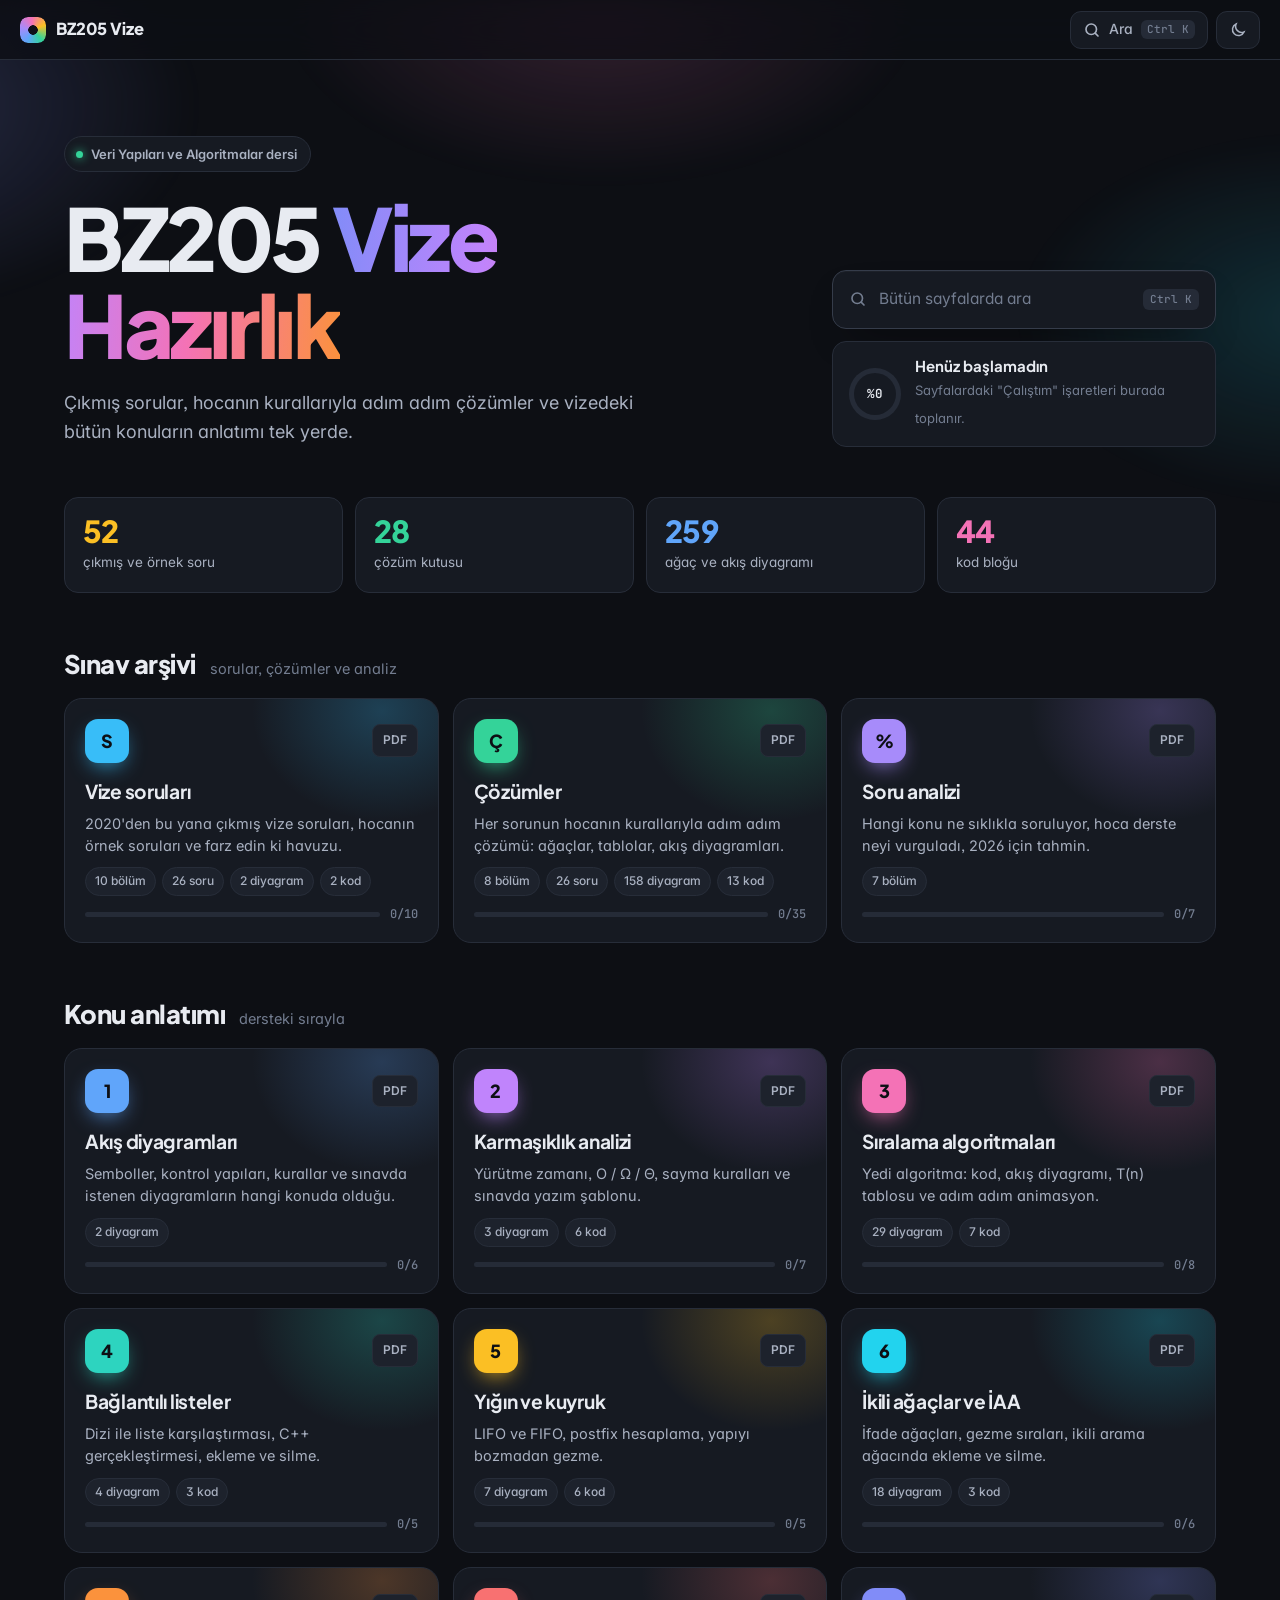
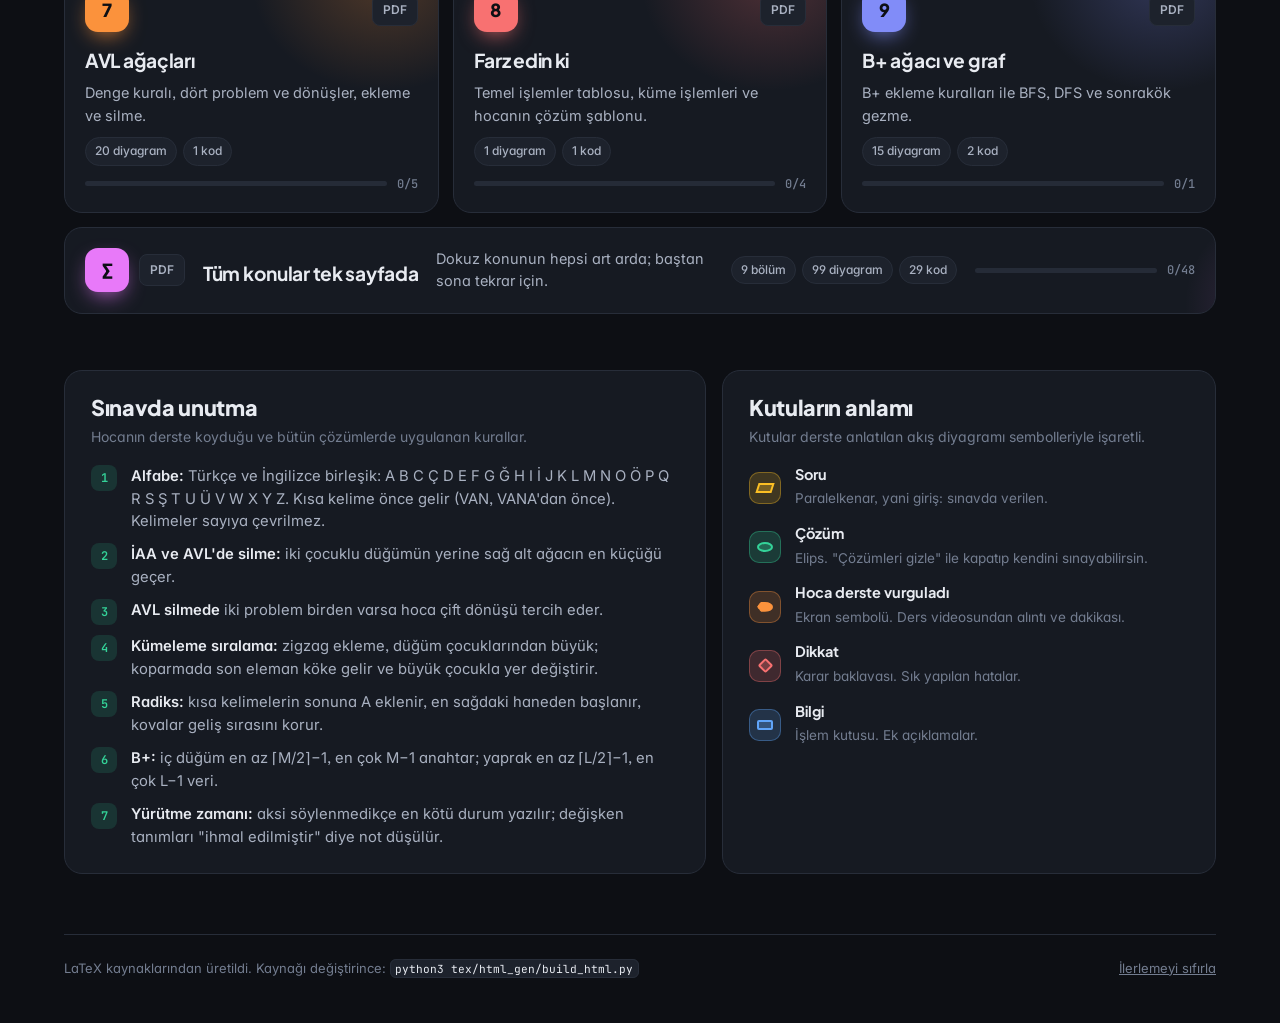
==== index.html @ 3588d188 "Vize çözümlerine soru metinleri eklendi Her çözümün başına ilgili sorunun metni (soru kutusu) eklend" ====
<!doctype html>
<html lang="tr">
<head>
<meta charset="utf-8">
<meta name="viewport" content="width=device-width, initial-scale=1">
<title>BZ205 Vize Hazırlık</title>
<script>var t='dark';try{t=localStorage.getItem('bz205:theme')||'dark';}catch(e){}document.documentElement.dataset.theme=t;</script>
<link rel="preconnect" href="https://fonts.googleapis.com"><link rel="preconnect" href="https://fonts.gstatic.com" crossorigin><link href="https://fonts.googleapis.com/css2?family=Inter:ital,opsz,wght@0,14..32,400;0,14..32,500;0,14..32,600;0,14..32,700;1,14..32,400&family=Plus+Jakarta+Sans:wght@600;700;800&family=JetBrains+Mono:wght@400;500;600&display=swap" rel="stylesheet">
<link rel="stylesheet" href="html/assets/style.css">
<style>
  .home-top { max-width: 1200px; margin: 0 auto; padding: 0 24px; }
  .hero { position: relative; isolation: isolate; padding: 76px 0 44px; display: grid; grid-template-columns: minmax(0, 1.3fr) minmax(300px, .7fr); gap: 40px 56px; align-items: end; }
  .hero::before {
    content: ""; position: absolute; z-index: -1; inset: -60px -30vw -40px; pointer-events: none;
    background:
      radial-gradient(520px 300px at 8% 20%, color-mix(in srgb, #818CF8 calc(var(--glow) * 110%), transparent), transparent 70%),
      radial-gradient(460px 260px at 48% 0%, color-mix(in srgb, #F472B6 calc(var(--glow) * 80%), transparent), transparent 70%),
      radial-gradient(420px 260px at 85% 60%, color-mix(in srgb, #22D3EE calc(var(--glow) * 70%), transparent), transparent 70%);
    filter: blur(10px);
  }
  .pill { display: inline-flex; align-items: center; gap: 8px; padding: 6px 13px 6px 11px; border-radius: 999px; font-size: 13px; font-weight: 600; color: var(--text-2); background: var(--surface); border: 1px solid var(--border); margin-bottom: 22px; }
  .pill i { width: 7px; height: 7px; border-radius: 50%; background: var(--green); box-shadow: 0 0 10px var(--green); }
  .hero h1 { margin: 0; font: 800 clamp(2.8rem, 7vw, 5.4rem)/1 var(--f-head); letter-spacing: -.04em; }
  .hero h1 .grad { background: linear-gradient(95deg, #818CF8 0%, #C084FC 35%, #F472B6 65%, #FB923C 100%); -webkit-background-clip: text; background-clip: text; color: transparent; }
  .hero .lead { margin: 22px 0 0; max-width: 36rem; font-size: 18px; line-height: 1.6; color: var(--text-2); }
  .hero-side { display: grid; gap: 12px; }
  .fake-search {
    display: flex; align-items: center; gap: 12px; width: 100%; padding: 15px 16px; cursor: text; text-align: left;
    border: 1px solid var(--border-2); border-radius: 14px; background: var(--surface); color: var(--text-3); font-size: 15.5px;
    box-shadow: var(--shadow); transition: border-color .15s, box-shadow .15s;
  }
  .fake-search:hover { border-color: #818CF8; box-shadow: 0 0 0 4px rgba(129,140,248,.15), var(--shadow); }
  .fake-search kbd { margin-left: auto; font: 500 11px/1 var(--f-mono); padding: 5px 7px; border-radius: 6px; background: var(--surface-3); }
  .resume { display: grid; grid-template-columns: 1fr auto; gap: 2px 14px; align-items: center; padding: 14px 16px; border-radius: 14px; border: 1px solid var(--border); background: var(--surface); text-decoration: none; color: var(--text); transition: border-color .15s; }
  .resume small { color: var(--text-3); font-size: 12.5px; font-weight: 500; grid-column: 1; }
  .resume b { font: 700 16px/1.3 var(--f-head); grid-column: 1; }
  .resume em { font-style: normal; color: var(--text-2); font-size: 13.5px; grid-column: 1; }
  .resume .go { grid-column: 2; grid-row: 1 / span 3; width: 38px; height: 38px; border-radius: 11px; display: grid; place-items: center; background: color-mix(in srgb, var(--accent) 20%, transparent); color: var(--accent); font-size: 18px; }
  .resume:hover { border-color: var(--accent); }
  .overall { display: grid; grid-template-columns: auto 1fr; gap: 14px; align-items: center; padding: 14px 16px; border-radius: 14px; border: 1px solid var(--border); background: var(--surface); }
  .ring { --p: 0; width: 52px; height: 52px; border-radius: 50%; display: grid; place-items: center; background: conic-gradient(var(--green) calc(var(--p) * 1%), var(--surface-3) 0); }
  .ring span { width: 42px; height: 42px; border-radius: 50%; background: var(--surface); display: grid; place-items: center; font: 600 12.5px var(--f-mono); }
  .overall b { display: block; font: 700 15px/1.3 var(--f-head); }
  .overall small { color: var(--text-3); font-size: 13px; }

  .stats { display: grid; grid-template-columns: repeat(4, 1fr); gap: 12px; margin: 6px 0 56px; }
  .stat { padding: 16px 18px; border-radius: 14px; background: var(--surface); border: 1px solid var(--border); }
  .stat b { display: block; font: 800 1.9rem/1.1 var(--f-head); letter-spacing: -.02em; color: var(--sc); }
  .stat span { font-size: 13.5px; color: var(--text-2); }

  .sec-h { display: flex; align-items: baseline; gap: 14px; margin: 0 0 16px; }
  .sec-h h2 { margin: 0; font: 800 1.6rem/1.2 var(--f-head); letter-spacing: -.02em; }
  .sec-h p { margin: 0; color: var(--text-3); font-size: 14.5px; }
  .grid { display: grid; gap: 14px; margin-bottom: 56px; }
  .grid.sinav { grid-template-columns: repeat(3, 1fr); }
  .grid.konu { grid-template-columns: repeat(3, 1fr); }
  @media (max-width: 960px) { .grid.konu { grid-template-columns: repeat(2, 1fr); } }
  @media (max-width: 600px) { .grid.konu { grid-template-columns: 1fr; } }
  .card {
    --hue: #818CF8; position: relative; overflow: hidden; isolation: isolate;
    display: flex; flex-direction: column; gap: 10px; padding: 20px; border-radius: 18px; min-height: 210px;
    background: var(--surface); border: 1px solid var(--border); color: var(--text); text-decoration: none;
    transition: transform .2s ease, border-color .2s, box-shadow .2s;
  }
  .card::before {
    content: ""; position: absolute; z-index: -1; inset: -40% -20% auto auto; width: 260px; height: 220px;
    background: radial-gradient(closest-side, color-mix(in srgb, var(--hue) 34%, transparent), transparent); opacity: .7; transition: opacity .2s;
  }
  .card:hover { transform: translateY(-3px); border-color: color-mix(in srgb, var(--hue) 55%, var(--border)); box-shadow: 0 20px 40px -24px color-mix(in srgb, var(--hue) 70%, transparent); }
  .card:hover::before { opacity: 1; }
  .card-top { display: flex; align-items: center; justify-content: space-between; gap: 10px; }
  .badge {
    width: 44px; height: 44px; border-radius: 13px; display: grid; place-items: center; font: 800 18px/1 var(--f-head);
    color: #0D0F14; background: var(--hue); box-shadow: 0 8px 22px -8px var(--hue);
  }
  .card .pdf { position: relative; z-index: 2; font-size: 12px; font-weight: 600; padding: 5px 10px; border-radius: 8px; border: 1px solid var(--border); color: var(--text-2); text-decoration: none; background: var(--surface-2); }
  .card .pdf:hover { color: var(--text); border-color: var(--border-2); }
  .card h3 { margin: 6px 0 0; font: 700 1.2rem/1.25 var(--f-head); letter-spacing: -.015em; }
  .card h3 a { color: inherit; text-decoration: none; }
  .card h3 a::after { content: ""; position: absolute; inset: 0; z-index: 1; }
  .card p { margin: 0; color: var(--text-2); font-size: 14.5px; line-height: 1.55; flex: 1; }
  .meta { display: flex; flex-wrap: wrap; gap: 6px; }
  .meta span { font-size: 12px; font-weight: 500; padding: 3px 9px; border-radius: 999px; background: var(--surface-2); color: var(--text-2); border: 1px solid var(--border); }
  .prog { display: flex; align-items: center; gap: 10px; font: 500 12px var(--f-mono); color: var(--text-3); }
  .prog i { flex: 1; height: 5px; border-radius: 5px; background: var(--surface-3); overflow: hidden; }
  .prog i b { display: block; height: 100%; width: calc(var(--p) * 1%); background: var(--hue); border-radius: inherit; }
  .grid.sinav .card { min-height: 240px; }
  .card.wide { grid-column: 1 / -1; min-height: 0; flex-direction: row; align-items: center; gap: 18px; }
  .card.wide p { flex: 1; }
  .card.wide .prog { width: 220px; }

  .lower { display: grid; grid-template-columns: 1.3fr 1fr; gap: 16px; margin: 0 0 60px; }
  .panel { padding: 24px 26px; border: 1px solid var(--border); border-radius: 18px; background: var(--surface); }
  .panel h2 { margin: 0 0 4px; font: 800 1.35rem/1.2 var(--f-head); letter-spacing: -.015em; }
  .panel > p { margin: 0 0 16px; color: var(--text-3); font-size: 14px; }
  .rules { margin: 0; padding: 0; list-style: none; counter-reset: r; display: grid; gap: 10px; font-size: 14.8px; line-height: 1.55; color: var(--text-2); }
  .rules li { counter-increment: r; display: grid; grid-template-columns: 28px 1fr; gap: 12px; }
  .rules li::before { content: counter(r); width: 26px; height: 26px; border-radius: 8px; display: grid; place-items: center; font: 600 12px var(--f-mono); color: var(--green); background: color-mix(in srgb, var(--green) 14%, transparent); }
  .rules b { color: var(--text); font-weight: 600; }
  .legend-list { list-style: none; margin: 0; padding: 0; display: grid; gap: 12px; }
  .legend-list li { display: grid; grid-template-columns: 32px 1fr; gap: 14px; align-items: center; }
  .legend-list b { display: block; font: 700 14.5px/1.3 var(--f-head); }
  .legend-list span { color: var(--text-3); font-size: 13.5px; }
  .foot { display: flex; flex-wrap: wrap; justify-content: space-between; gap: 10px; padding: 22px 0 44px; border-top: 1px solid var(--border); color: var(--text-3); font-size: 13px; }
  .foot button { background: none; border: 0; padding: 0; color: var(--text-3); text-decoration: underline; cursor: pointer; font-size: 13px; }
  .foot button:hover { color: var(--red); }

  @media (max-width: 960px) {
    .hero { grid-template-columns: 1fr; padding-top: 48px; }
    .stats { grid-template-columns: repeat(2, 1fr); }
    .grid.sinav { grid-template-columns: 1fr; }
    .lower { grid-template-columns: 1fr; }
    .card.wide { flex-direction: column; align-items: stretch; }
    .card.wide .prog { width: auto; }
  }
  @media (max-width: 560px) {
    .home-top { padding: 0 16px; }
    .grid.sinav .card, .card { min-height: 0; }
  }
</style>
</head>
<body class="home" data-base="html/" style="--accent:#818CF8">
<header class="topbar">
  <a class="brand" href="index.html"><span class="brand-dot"></span>BZ205 Vize</a>
  <div class="tb-actions">
    <button class="tb-btn sbtn" id="searchBtn" type="button"><span class="ic ic-search"></span><span class="lbl">Ara</span><kbd>Ctrl K</kbd></button>
    <button class="tb-btn" id="themeBtn" type="button" aria-label="Tema değiştir"><span class="ic ic-theme"></span></button>
  </div>
</header>

<div class="home-top">
  <section class="hero">
    <div>
      <span class="pill"><i></i>Veri Yapıları ve Algoritmalar dersi</span>
      <h1>BZ205 <span class="grad">Vize Hazırlık</span></h1>
      <p class="lead">Çıkmış sorular, hocanın kurallarıyla adım adım çözümler ve vizedeki bütün konuların anlatımı tek yerde.</p>
    </div>
    <div class="hero-side">
      <button class="fake-search" type="button" id="heroSearch"><span class="ic ic-search"></span>Bütün sayfalarda ara<kbd>Ctrl K</kbd></button>
      <a class="resume" id="resume" hidden href="#"><small>Kaldığın yerden devam et</small><b></b><em></em><span class="go">›</span></a>
      <div class="overall"><span class="ring" id="ovRing"><span id="ovPct">%0</span></span><div><b id="ovTxt">Henüz başlamadın</b><small>Sayfalardaki "Çalıştım" işaretleri burada toplanır.</small></div></div>
    </div>
  </section>

  <section class="stats" id="stats"></section>

  <div class="sec-h"><h2>Sınav arşivi</h2><p>sorular, çözümler ve analiz</p></div>
  <section class="grid sinav" id="gSinav"></section>

  <div class="sec-h"><h2>Konu anlatımı</h2><p>dersteki sırayla</p></div>
  <section class="grid konu" id="gKonu"></section>

  <section class="lower">
    <div class="panel">
      <h2>Sınavda unutma</h2>
      <p>Hocanın derste koyduğu ve bütün çözümlerde uygulanan kurallar.</p>
      <ol class="rules">
        <li><span><b>Alfabe:</b> Türkçe ve İngilizce birleşik: A B C Ç D E F G Ğ H I İ J K L M N O Ö P Q R S Ş T U Ü V W X Y Z. Kısa kelime önce gelir (VAN, VANA'dan önce). Kelimeler sayıya çevrilmez.</span></li>
        <li><span><b>İAA ve AVL'de silme:</b> iki çocuklu düğümün yerine sağ alt ağacın en küçüğü geçer.</span></li>
        <li><span><b>AVL silmede</b> iki problem birden varsa hoca çift dönüşü tercih eder.</span></li>
        <li><span><b>Kümeleme sıralama:</b> zigzag ekleme, düğüm çocuklarından büyük; koparmada son eleman köke gelir ve büyük çocukla yer değiştirir.</span></li>
        <li><span><b>Radiks:</b> kısa kelimelerin sonuna A eklenir, en sağdaki haneden başlanır, kovalar geliş sırasını korur.</span></li>
        <li><span><b>B+:</b> iç düğüm en az ⌈M/2⌉−1, en çok M−1 anahtar; yaprak en az ⌈L/2⌉−1, en çok L−1 veri.</span></li>
        <li><span><b>Yürütme zamanı:</b> aksi söylenmedikçe en kötü durum yazılır; değişken tanımları "ihmal edilmiştir" diye not düşülür.</span></li>
      </ol>
    </div>
    <div class="panel">
      <h2>Kutuların anlamı</h2>
      <p>Kutular derste anlatılan akış diyagramı sembolleriyle işaretli.</p>
      <ul class="legend-list">
        <li style="--c: var(--amber)"><i class="shape s-giris"></i><div><b>Soru</b><span>Paralelkenar, yani giriş: sınavda verilen.</span></div></li>
        <li style="--c: var(--green)"><i class="shape s-basla"></i><div><b>Çözüm</b><span>Elips. "Çözümleri gizle" ile kapatıp kendini sınayabilirsin.</span></div></li>
        <li style="--c: var(--orange)"><i class="shape s-ekran"></i><div><b>Hoca derste vurguladı</b><span>Ekran sembolü. Ders videosundan alıntı ve dakikası.</span></div></li>
        <li style="--c: var(--red)"><i class="shape s-karar"></i><div><b>Dikkat</b><span>Karar baklavası. Sık yapılan hatalar.</span></div></li>
        <li style="--c: var(--blue)"><i class="shape s-islem"></i><div><b>Bilgi</b><span>İşlem kutusu. Ek açıklamalar.</span></div></li>
      </ul>
    </div>
  </section>

  <footer class="foot">
    <span>LaTeX kaynaklarından üretildi. Kaynağı değiştirince: <code class="tt">python3 tex/html_gen/build_html.py</code></span>
    <button type="button" id="resetBtn">İlerlemeyi sıfırla</button>
  </footer>
</div>

<div class="search" id="search" hidden>
  <div class="search-panel" role="dialog" aria-label="Arama">
    <input type="search" id="searchIn" placeholder="Konu, algoritma ya da kelime ara (ör. pivot, AVL silme)" autocomplete="off">
    <ol id="searchOut"></ol>
    <p class="search-hint">Yukarı/aşağı ok ile seç, Enter ile git, Esc ile kapat.</p>
  </div>
</div>

<script src="html/assets/search-index.js"></script>
<script src="html/assets/app.js"></script>
<script>
(function () {
  var PAGES = [{"out": "vize-sorulari", "label": "Vize soruları", "hue": "#38BDF8", "desc": "2020'den bu yana çıkmış vize soruları, hocanın örnek soruları ve farz edin ki havuzu.", "group": "sinav", "no": "", "h2": 10, "gfx": 2, "soru": 26, "cevap": 0, "code": 2, "units": ["sinavlardaki-ortak-format-kelime-dizisi-olusturma", "2020-2021-guz-donemi-vize-sinavi-pdf-resmi", "2021-yaz-okulu-vize-sinavi-pdf-resmi-cozumlu-ogrenci-pdf-i", "2024-2025-guz-donemi-vize-sinavi-fotograf-ogrenci-aktarimiyl", "2024-2025-mazeret-telafi-sinavi-fotograf-tahmini", "2025-2026-guz-donemi-vize-sinavi-16-kasim-2025-ogrenci-aktar", "yili-bilinmeyen-vize-sorulari-ogrenci-aktarimi-sinavlar-md", "hocanin-paylastigi-ornek-sinav-sorulari-pdf-resmi", "farz-edin-ki-soru-havuzu-vize-final-but-derste-cozulenler", "ek-final-ve-butunleme-sinavlarinda-sorulanlar-karsilastirma-"]}, {"out": "vize-cozumleri", "label": "Çözümler", "hue": "#34D399", "desc": "Her sorunun hocanın kurallarıyla adım adım çözümü: ağaçlar, tablolar, akış diyagramları.", "group": "sinav", "no": "", "h2": 8, "gfx": 158, "soru": 26, "cevap": 28, "code": 13, "units": ["soru-1a-kumeleme-siralama-heapsort", "soru-1b-hizli-siralama-pivot-en-sondaki-kelime", "soru-2-avl-agaci", "soru-3-b-agaci", "soru-4-farz-edin-ki-baglantili-liste-b", "soru-1a-kumeleme-siralama-heapsort-2", "soru-1b-kumeleme-siralamanin-akis-diyagrami", "soru-1c-yurutme-zamani-ve-zaman-karmasikligi", "soru-1a-kabarcik-siralama", "soru-1b-radiks-siralama", "soru-2-ikili-arama-agaci", "soru-3-ifade-agaci-ve-yigin", "soru-4-farz-edin-ki-kuyruk-yigin-iaa", "soru-1-genislik-oncelikli-arama-ve-sonrakok-sal-dan-alfabeti", "soru-2a-hizli-siralamanin-akis-diyagrami", "soru-2b-yurutme-zamani-ve-zaman-karmasikligi", "soru-2c-hizli-siralama-pivot-en-bastaki-kelime", "soru-3-b-agaci-ic-dugum-anahtar-sayisi-3-yaprak-maks-3-elema", "soru-4-farz-edin-ki-avl-yigin-baglantili-liste-sadece-bir-de", "soru-1-fonk2-ve-fonk3", "soru-2-torq-dan-bfs-ve-sonrakok", "soru-1-hizli-siralama", "soru-2-ikili-arama-agacinda-silme", "soru-3-farz-edin-ki-liste-kuyruk-avl-birden-fazla-ders-alanl", "soru-4-avl-agaci", "soru-1-hizli-siralama-ornek-kelimeler-pivot-en-sondaki", "soru-2-avl-olusturma-iki-kok-silme-oncekok", "soru-3-baglantili-listeye-ekleme-insertnode", "soru-4-farz-edin-ki-yigin-kuyruk-avl-uc-dersi-de-alanlar", "ornek-1-sekil-1-avl-8-ekle-2-ekle-9-sil", "ornek-2-sekil-2-avl-4-sil-kok-sil", "ornek-3-graf-dfs-ve-bfs-a-dan-alfabetik-onde-oncelikli", "ornek-4-avl-sayilar", "ornek-5-postfix", "ornek-6-farz-edin-ki-liste-kuyruk-her-iki-dersi-alanlar"]}, {"out": "soru-analizi", "label": "Soru analizi", "hue": "#A78BFA", "desc": "Hangi konu ne sıklıkla soruluyor, hoca derste neyi vurguladı, 2026 için tahmin.", "group": "sinav", "no": "", "h2": 7, "gfx": 0, "soru": 0, "cevap": 0, "code": 0, "units": ["incelenen-kaynaklar", "sinav-konu-matrisi-vize-ve-vize-formatindaki-sinavlar", "konularin-vizelerde-sorulma-orani", "farz-edin-ki-sorulari-ayrintili-analiz", "hocanin-ders-videolarinda-vurguladigi-noktalar-zaman-damgali", "sinav-kosullari-ve-taktikler", "2026-guz-vizesi-icin-tahmin"]}, {"out": "konu-01-akis", "label": "Akış diyagramları", "hue": "#60A5FA", "desc": "Semboller, kontrol yapıları, kurallar ve sınavda istenen diyagramların hangi konuda olduğu.", "group": "konu", "no": "1", "h2": 1, "gfx": 2, "soru": 0, "cevap": 0, "code": 0, "units": ["algoritmanin-uc-gosterimi", "standart-semboller-derste-kullanilan", "kontrol-yapilari", "derste-cozulen-ornekler", "akis-diyagrami-cizerken-kurallar", "sinavda-istenen-akis-diyagramlari-ve-nerede-olduklari"]}, {"out": "konu-02-karmasiklik", "label": "Karmaşıklık analizi", "hue": "#C084FC", "desc": "Yürütme zamanı, O / Ω / Θ, sayma kuralları ve sınavda yazım şablonu.", "group": "konu", "no": "2", "h2": 1, "gfx": 3, "soru": 0, "cevap": 0, "code": 6, "units": ["tanim-ve-amac", "dort-terim", "asimptotik-notasyonlar", "bilinen-buyume-fonksiyonlari", "sayma-kurallari", "derste-cozulen-ornekler", "sinavda-yurutme-zamani-nasil-yazilir-sablon"]}, {"out": "konu-03-siralama", "label": "Sıralama algoritmaları", "hue": "#F472B6", "desc": "Yedi algoritma: kod, akış diyagramı, T(n) tablosu ve adım adım animasyon.", "group": "konu", "no": "3", "h2": 1, "gfx": 29, "soru": 0, "cevap": 0, "code": 7, "units": ["araya-sokma-siralama-insertion-sort", "secmeli-siralama-selection-sort", "kabarcik-siralama-bubble-sort", "birlesmeli-siralama-merge-sort", "kumeleme-siralama-heap-sort", "hizli-siralama-quick-sort", "radiks-siralama-radix-sort", "ozet-tablo"]}, {"out": "konu-04-liste", "label": "Bağlantılı listeler", "hue": "#2DD4BF", "desc": "Dizi ile liste karşılaştırması, C++ gerçekleştirmesi, ekleme ve silme.", "group": "konu", "no": "4", "h2": 1, "gfx": 4, "soru": 0, "cevap": 0, "code": 3, "units": ["veri-yapisi-ve-soyut-veri-tipi", "dizi-ile-baglantili-liste-karsilastirmasi", "liste-islemleri-slayt-ornegi-34-12-52-16-12", "baglantili-liste-gerceklestirmesi-c", "liste-cesitleri"]}, {"out": "konu-05-yigin-kuyruk", "label": "Yığın ve kuyruk", "hue": "#FBBF24", "desc": "LIFO ve FIFO, postfix hesaplama, yapıyı bozmadan gezme.", "group": "konu", "no": "5", "h2": 1, "gfx": 7, "soru": 0, "cevap": 0, "code": 6, "units": ["yigin-lifo-son-giren-ilk-cikar", "postfix-sonek-ifadenin-yiginla-hesaplanmasi", "kuyruk-fifo-ilk-giren-ilk-cikar", "farz-edin-ki-sorularinda-yigin-ve-kuyrugu-bozmadan-gezmek", "zaman-ve-alan-karmasikligi"]}, {"out": "konu-06-agac", "label": "İkili ağaçlar ve İAA", "hue": "#22D3EE", "desc": "İfade ağaçları, gezme sıraları, ikili arama ağacında ekleme ve silme.", "group": "konu", "no": "6", "h2": 1, "gfx": 18, "soru": 0, "cevap": 0, "code": 3, "units": ["neden-agac", "ifade-agaclari", "agac-gezme-traversal", "ikili-arama-agaci-iaa", "iaa-kodlari", "zaman-ve-alan-karmasikligi"]}, {"out": "konu-07-avl", "label": "AVL ağaçları", "hue": "#FB923C", "desc": "Denge kuralı, dört problem ve dönüşler, ekleme ve silme.", "group": "konu", "no": "7", "h2": 1, "gfx": 20, "soru": 0, "cevap": 0, "code": 1, "units": ["neden-avl", "denge-kurali", "dort-problem-ve-cozumleri", "ekleme", "silme"]}, {"out": "konu-08-farz", "label": "Farz edin ki", "hue": "#F87171", "desc": "Temel işlemler tablosu, küme işlemleri ve hocanın çözüm şablonu.", "group": "konu", "no": "8", "h2": 1, "gfx": 1, "soru": 0, "cevap": 0, "code": 1, "units": ["temel-islemler-tablosu", "kume-islemleri", "sablon-hocanin-tahtadaki-cozumune-gore", "cevap-kagidinda-olmasi-gerekenler"]}, {"out": "konu-09-bplus-graf", "label": "B+ ağacı ve graf", "hue": "#818CF8", "desc": "B+ ekleme kuralları ile BFS, DFS ve sonrakök gezme.", "group": "konu", "no": "9", "h2": 1, "gfx": 15, "soru": 0, "cevap": 0, "code": 2, "units": ["ek-b-agaclari-ve-graf-arama-bazi-yillarda-vizeye-girdi"]}, {"out": "konu-tumu", "label": "Tüm konular tek sayfada", "hue": "#E879F9", "desc": "Dokuz konunun hepsi art arda; baştan sona tekrar için.", "group": "konu", "no": "∑", "h2": 9, "gfx": 99, "soru": 0, "cevap": 0, "code": 29, "units": ["algoritmanin-uc-gosterimi", "standart-semboller-derste-kullanilan", "kontrol-yapilari", "derste-cozulen-ornekler", "akis-diyagrami-cizerken-kurallar", "sinavda-istenen-akis-diyagramlari-ve-nerede-olduklari", "tanim-ve-amac", "dort-terim", "asimptotik-notasyonlar", "bilinen-buyume-fonksiyonlari", "sayma-kurallari", "derste-cozulen-ornekler-2", "sinavda-yurutme-zamani-nasil-yazilir-sablon", "araya-sokma-siralama-insertion-sort", "secmeli-siralama-selection-sort", "kabarcik-siralama-bubble-sort", "birlesmeli-siralama-merge-sort", "kumeleme-siralama-heap-sort", "hizli-siralama-quick-sort", "radiks-siralama-radix-sort", "ozet-tablo", "veri-yapisi-ve-soyut-veri-tipi", "dizi-ile-baglantili-liste-karsilastirmasi", "liste-islemleri-slayt-ornegi-34-12-52-16-12", "baglantili-liste-gerceklestirmesi-c", "liste-cesitleri", "yigin-lifo-son-giren-ilk-cikar", "postfix-sonek-ifadenin-yiginla-hesaplanmasi", "kuyruk-fifo-ilk-giren-ilk-cikar", "farz-edin-ki-sorularinda-yigin-ve-kuyrugu-bozmadan-gezmek", "zaman-ve-alan-karmasikligi", "neden-agac", "ifade-agaclari", "agac-gezme-traversal", "ikili-arama-agaci-iaa", "iaa-kodlari", "zaman-ve-alan-karmasikligi-2", "neden-avl", "denge-kurali", "dort-problem-ve-cozumleri", "ekleme", "silme", "temel-islemler-tablosu", "kume-islemleri", "sablon-hocanin-tahtadaki-cozumune-gore", "cevap-kagidinda-olmasi-gerekenler", "b-agaci", "graflar-bfs-dfs-ve-sonrakok"]}];
  var S = window.BZStore;
  var PDF = {
    'vize-sorulari': '01_Vize_Sorulari', 'vize-cozumleri': '02_Vize_Cozumleri', 'soru-analizi': '03_Soru_Analizi', 'konu-tumu': '04_Konu_Anlatimi_Tum',
    'konu-01-akis': 'Konu_01_akis', 'konu-02-karmasiklik': 'Konu_02_karmasiklik', 'konu-03-siralama': 'Konu_03_siralama', 'konu-04-liste': 'Konu_04_liste',
    'konu-05-yigin-kuyruk': 'Konu_05_yigin_kuyruk', 'konu-06-agac': 'Konu_06_agac', 'konu-07-avl': 'Konu_07_avl', 'konu-08-farz': 'Konu_08_farz', 'konu-09-bplus-graf': 'Konu_09_ek_bplus_graf'
  };
  var MARK = { 'vize-sorulari': 'S', 'vize-cozumleri': 'Ç', 'soru-analizi': '%' };
  function esc(s) { return String(s).replace(/[&<>"]/g, function (c) { return { '&': '&amp;', '<': '&lt;', '>': '&gt;', '"': '&quot;' }[c]; }); }
  function doneCount(p) {
    var n = 0;
    p.units.forEach(function (id) { if (S.get('done:' + (p.group === 'konu' ? 'konu' : p.out) + ':' + id, false)) n++; });
    return n;
  }
  var total = 0, totalDone = 0, sums = { soru: 0, gfx: 0, cevap: 0, code: 0 };
  function card(p) {
    var d = doneCount(p), pct = p.units.length ? Math.round(d / p.units.length * 100) : 0;
    if (p.out !== 'konu-tumu') { total += p.units.length; totalDone += d; ['soru', 'gfx', 'cevap', 'code'].forEach(function (k) { sums[k] += p[k] || 0; }); }
    var meta = [];
    if (p.h2 > 1) meta.push(p.h2 + ' bölüm');
    if (p.soru) meta.push(p.soru + ' soru');
    if (p.gfx) meta.push(p.gfx + ' diyagram');
    if (p.code) meta.push(p.code + ' kod');
    var mark = p.group === 'sinav' ? MARK[p.out] : p.no;
    var wide = p.out === 'konu-tumu' ? ' wide' : '';
    return '<article class="card' + wide + '" style="--hue:' + p.hue + ';--p:' + pct + '">' +
      '<div class="card-top"><span class="badge">' + esc(mark) + '</span><a class="pdf" href="pdf/' + PDF[p.out] + '.pdf" title="Aynı içeriğin PDF hâli">PDF</a></div>' +
      '<h3><a href="html/' + p.out + '.html">' + esc(p.label) + '</a></h3><p>' + esc(p.desc) + '</p>' +
      '<div class="meta">' + meta.map(function (m) { return '<span>' + m + '</span>'; }).join('') + '</div>' +
      '<div class="prog"><i><b></b></i>' + d + '/' + p.units.length + '</div></article>';
  }
  document.getElementById('gSinav').innerHTML = PAGES.filter(function (p) { return p.group === 'sinav'; }).map(card).join('');
  document.getElementById('gKonu').innerHTML = PAGES.filter(function (p) { return p.group === 'konu'; }).map(card).join('');

  var st = [
    [sums.soru, 'çıkmış ve örnek soru', '#FBBF24'], [sums.cevap, 'çözüm kutusu', '#34D399'],
    [sums.gfx, 'ağaç ve akış diyagramı', '#60A5FA'], [sums.code, 'kod bloğu', '#F472B6']
  ];
  document.getElementById('stats').innerHTML = st.map(function (s) {
    return '<div class="stat" style="--sc:' + s[2] + '"><b>' + s[0] + '</b><span>' + s[1] + '</span></div>';
  }).join('');

  var pctAll = total ? Math.round(totalDone / total * 100) : 0;
  document.getElementById('ovRing').style.setProperty('--p', pctAll);
  document.getElementById('ovPct').textContent = '%' + pctAll;
  if (totalDone) document.getElementById('ovTxt').textContent = totalDone + ' / ' + total + ' başlık çalışıldı';

  var last = S.get('last', null);
  if (last && last.p) {
    var r = document.getElementById('resume');
    var lp = PAGES.filter(function (p) { return p.out === last.p; })[0];
    if (lp) r.style.setProperty('--accent', lp.hue);
    r.href = 'html/' + last.p + '.html' + (last.id ? '#' + last.id : '');
    r.querySelector('b').textContent = last.l;
    r.querySelector('em').textContent = (last.t ? last.t + ', ' : '') + 'sayfanın %' + (last.pct || 0) + '\'i okundu';
    r.hidden = false;
  }
  document.getElementById('heroSearch').addEventListener('click', function () { window.BZOpenSearch(); });
  document.getElementById('resetBtn').addEventListener('click', function () {
    if (!confirm('Bütün "çalıştım" işaretleri ve kaldığın yer silinsin mi?')) return;
    try { Object.keys(localStorage).forEach(function (k) { if (/^bz205:(done|last|quiz)/.test(k)) localStorage.removeItem(k); }); } catch (e) {}
    location.reload();
  });
})();
</script>
</body>
</html>
---- html/assets/style.css ----
/* BZ205 Vize Hazırlık: varsayılan karanlık tema, her sayfa kendi vurgu rengini (--accent) taşır.
   Kutu renkleri hocanın akış sembollerinden: soru = giriş (sarı), çözüm = başla (yeşil),
   hoca = ekran (turuncu), dikkat = karar (kırmızı), bilgi = işlem (mavi). */
:root, :root[data-theme="dark"] {
  --bg: #0D0F14;
  --bg-2: #11141B;
  --surface: #161A22;
  --surface-2: #1D222C;
  --surface-3: #252B37;
  --border: #272D39;
  --border-2: #353C4A;
  --text: #E8EBF1;
  --text-2: #A9B1C1;
  --text-3: #737D90;
  --green: #34D399;
  --red: #F87171;
  --amber: #FBBF24;
  --blue: #60A5FA;
  --orange: #FB923C;
  --violet: #A78BFA;
  --pink: #F472B6;
  --tint: 14%;
  --k-ana: #8AB4FF; --k-vurgu: #FF8A80; --k-yesil: #6EE7A8; --k-turuncu: #FDBA74; --k-gri: #A9B1C1;
  --code-bg: #0F1218;
  --shadow: 0 1px 0 rgba(255,255,255,.03) inset, 0 18px 40px -22px rgba(0,0,0,.8);
  --glow: .22;
  --gfx-filter: invert(.9) hue-rotate(180deg) saturate(1.5) brightness(1.08);
  --gfx-bg: #12161D;
  color-scheme: dark;
}
:root[data-theme="light"] {
  --bg: #F6F7FA;
  --bg-2: #EEF0F5;
  --surface: #FFFFFF;
  --surface-2: #F3F5F9;
  --surface-3: #E8EBF2;
  --border: #E2E6EE;
  --border-2: #CDD3DF;
  --text: #121620;
  --text-2: #4B5468;
  --text-3: #7C8598;
  --green: #059669;
  --red: #DC2626;
  --amber: #D97706;
  --blue: #2563EB;
  --orange: #EA580C;
  --violet: #7C3AED;
  --pink: #DB2777;
  --tint: 10%;
  --k-ana: #1D4ED8; --k-vurgu: #C81E1E; --k-yesil: #15803D; --k-turuncu: #C2410C; --k-gri: #4B5468;
  --code-bg: #F7F8FB;
  --shadow: 0 1px 2px rgba(16,24,40,.04), 0 12px 30px -18px rgba(16,24,40,.22);
  --glow: .16;
  --gfx-filter: none;
  --gfx-bg: #FFFFFF;
  color-scheme: light;
}
:root {
  --accent: #818CF8;
  --accent-text: color-mix(in srgb, var(--accent) 82%, var(--text));
  --f-head: "Plus Jakarta Sans", "Inter", system-ui, sans-serif;
  --f-body: "Inter", system-ui, -apple-system, "Segoe UI", sans-serif;
  --f-ui: var(--f-body);
  --f-mono: "JetBrains Mono", ui-monospace, "Cascadia Code", monospace;
  --topbar: 60px;
  --r: 14px;
}
:root[data-theme="light"] body { --accent-text: color-mix(in srgb, var(--accent) 62%, #000); }
body { --accent-text: color-mix(in srgb, var(--accent) 82%, var(--text)); }

*, *::before, *::after { box-sizing: border-box; }
html { scroll-padding-top: calc(var(--topbar) + 24px); -webkit-text-size-adjust: 100%; }
body {
  margin: 0; background: var(--bg); color: var(--text);
  font: 400 16.5px/1.72 var(--f-body);
  font-feature-settings: "cv11", "ss01", "ss03";
  -webkit-font-smoothing: antialiased; -moz-osx-font-smoothing: grayscale;
}
a { color: var(--accent-text); text-underline-offset: 3px; }
::selection { background: color-mix(in srgb, var(--accent) 35%, transparent); }
:focus-visible { outline: 2px solid var(--accent); outline-offset: 2px; border-radius: 6px; }
button { font: inherit; color: inherit; }
[hidden] { display: none !important; }
* { scrollbar-width: thin; scrollbar-color: var(--surface-3) transparent; }
@media (prefers-reduced-motion: reduce) { *, *::before, *::after { animation: none !important; transition: none !important; scroll-behavior: auto !important; } }

/* ------------------------------------------------ üst çubuk */
.readbar { position: fixed; inset: 0 0 auto 0; height: 3px; z-index: 60; pointer-events: none; }
.readbar span { display: block; height: 100%; width: 0; background: linear-gradient(90deg, var(--accent), color-mix(in srgb, var(--accent) 40%, var(--pink))); box-shadow: 0 0 12px var(--accent); }
.topbar {
  position: sticky; top: 0; z-index: 50; height: var(--topbar);
  display: flex; align-items: center; gap: 14px; padding: 0 20px;
  background: color-mix(in srgb, var(--bg) 78%, transparent);
  backdrop-filter: blur(14px) saturate(1.5); -webkit-backdrop-filter: blur(14px) saturate(1.5);
  border-bottom: 1px solid var(--border);
}
.brand { display: inline-flex; align-items: center; gap: 10px; font: 800 16.5px/1 var(--f-head); color: var(--text); text-decoration: none; letter-spacing: -.01em; white-space: nowrap; }
.brand-dot {
  width: 26px; height: 26px; border-radius: 8px; flex: none;
  background: conic-gradient(from 210deg, #60A5FA, #A78BFA, #F472B6, #FBBF24, #34D399, #60A5FA);
  -webkit-mask: radial-gradient(circle at 50% 50%, transparent 4.5px, #000 5px); mask: radial-gradient(circle at 50% 50%, transparent 4.5px, #000 5px);
}
.crumb { color: var(--text-3); font-size: 14.5px; font-weight: 500; white-space: nowrap; overflow: hidden; text-overflow: ellipsis; min-width: 0; display: inline-flex; align-items: center; gap: 10px; }
.crumb::before { content: ""; width: 7px; height: 7px; border-radius: 50%; background: var(--accent); box-shadow: 0 0 10px var(--accent); flex: none; }
.tb-actions { margin-left: auto; display: flex; gap: 8px; align-items: center; }
.tb-btn {
  display: inline-flex; align-items: center; gap: 8px; height: 38px; padding: 0 12px;
  border: 1px solid var(--border); border-radius: 11px; background: var(--surface); cursor: pointer; font-size: 14px; font-weight: 500; color: var(--text-2);
  transition: border-color .15s, color .15s, background .15s;
}
.tb-btn:hover { border-color: var(--border-2); color: var(--text); background: var(--surface-2); }
.tb-btn kbd { font: 500 11px/1 var(--f-mono); padding: 4px 6px; border-radius: 6px; background: var(--surface-3); color: var(--text-3); }
.tb-btn[aria-pressed="true"] { background: color-mix(in srgb, var(--amber) var(--tint), var(--surface)); border-color: color-mix(in srgb, var(--amber) 55%, transparent); color: var(--text); }
.tb-btn.menu { display: none; }
.ic { width: 18px; height: 18px; display: inline-block; background: currentColor; -webkit-mask: var(--m) center/contain no-repeat; mask: var(--m) center/contain no-repeat; flex: none; }
.ic-search { --m: url("data:image/svg+xml,%3Csvg xmlns='http://www.w3.org/2000/svg' viewBox='0 0 24 24' fill='none' stroke='black' stroke-width='2.2' stroke-linecap='round'%3E%3Ccircle cx='11' cy='11' r='7'/%3E%3Cpath d='m20 20-3.5-3.5'/%3E%3C/svg%3E"); }
.ic-theme { --m: url("data:image/svg+xml,%3Csvg xmlns='http://www.w3.org/2000/svg' viewBox='0 0 24 24' fill='none' stroke='black' stroke-width='2' stroke-linecap='round'%3E%3Cpath d='M20 14.5A8 8 0 0 1 9.5 4a8 8 0 1 0 10.5 10.5z'/%3E%3C/svg%3E"); }
.ic-eye { --m: url("data:image/svg+xml,%3Csvg xmlns='http://www.w3.org/2000/svg' viewBox='0 0 24 24' fill='none' stroke='black' stroke-width='2' stroke-linejoin='round'%3E%3Cpath d='M2 12s3.6-7 10-7 10 7 10 7-3.6 7-10 7S2 12 2 12z'/%3E%3Ccircle cx='12' cy='12' r='3'/%3E%3C/svg%3E"); }
.ic-menu { --m: url("data:image/svg+xml,%3Csvg xmlns='http://www.w3.org/2000/svg' viewBox='0 0 24 24' fill='none' stroke='black' stroke-width='2.2' stroke-linecap='round'%3E%3Cpath d='M4 7h16M4 12h16M4 17h10'/%3E%3C/svg%3E"); }

/* ------------------------------------------------ yerleşim */
.layout { display: grid; grid-template-columns: 300px minmax(0, 1fr); max-width: 1360px; margin: 0 auto; }
.toc {
  position: sticky; top: var(--topbar); align-self: start; height: calc(100vh - var(--topbar));
  overflow: auto; padding: 28px 14px 40px 20px;
}
.toc-head { display: grid; gap: 8px; padding: 14px; margin-bottom: 14px; border-radius: var(--r); background: var(--surface); border: 1px solid var(--border); }
.toc-head > span:first-child { font: 700 14px/1.2 var(--f-head); color: var(--text); }
.toc-prog { font-size: 12.5px; color: var(--text-3); }
.toc-prog b { color: var(--green); font-weight: 600; }
.meter { display: block; height: 6px; border-radius: 6px; background: var(--surface-3); overflow: hidden; }
.meter i { display: block; height: 100%; width: 0; background: linear-gradient(90deg, var(--green), #6EE7B7); border-radius: inherit; transition: width .45s ease; }
.toc ol { list-style: none; margin: 0; padding: 0; }
.toc a { display: flex; gap: 10px; padding: 6px 10px; border-radius: 9px; text-decoration: none; color: var(--text-2); font-size: 14px; line-height: 1.4; transition: background .12s, color .12s; }
.toc a:hover { background: var(--surface); color: var(--text); }
.toc .tn { flex: none; min-width: 2em; font: 500 12px/1.75 var(--f-mono); color: var(--text-3); }
.toc .t2 > a { font-weight: 600; color: var(--text); margin-top: 4px; }
.toc-s { margin: 2px 0 6px 14px !important; border-left: 1px solid var(--border); padding-left: 6px !important; }
.toc .t3 a { font-size: 13.5px; }
.toc .t4 a { font-size: 12.8px; padding: 4px 10px 4px 22px; color: var(--text-3); }
.toc .t4 .tn:empty { display: none; }
.toc .t4 a:hover { color: var(--text); }
.toc a.active { background: color-mix(in srgb, var(--accent) var(--tint), transparent); color: var(--text); box-shadow: inset 2px 0 0 var(--accent); }
.toc a.active .tn { color: var(--accent-text); }
.toc a.done::after { content: "✓"; margin-left: auto; flex: none; font-size: 12px; font-weight: 700; color: var(--green); }

.content { padding: 0 clamp(18px, 4vw, 60px) 90px; min-width: 0; overflow-x: clip; }
.doc-hero { max-width: 52rem; padding: 64px 0 34px; margin-bottom: 10px; position: relative; isolation: isolate; }
.doc-hero::before {
  content: ""; position: absolute; z-index: -1; inset: -40px -40% 0 -30%; pointer-events: none;
  background:
    radial-gradient(420px 220px at 12% 30%, color-mix(in srgb, var(--accent) calc(var(--glow) * 100%), transparent), transparent 70%),
    radial-gradient(380px 200px at 62% 10%, color-mix(in srgb, var(--pink) calc(var(--glow) * 60%), transparent), transparent 70%);
  filter: blur(8px);
}
.kicker {
  display: inline-flex; align-items: center; gap: 8px; margin: 0 0 16px; padding: 5px 12px 5px 10px;
  font: 600 13px/1 var(--f-body); color: var(--accent-text); border-radius: 999px;
  background: color-mix(in srgb, var(--accent) var(--tint), transparent); border: 1px solid color-mix(in srgb, var(--accent) 35%, transparent);
}
.kicker::before { content: ""; width: 6px; height: 6px; border-radius: 50%; background: var(--accent); box-shadow: 0 0 8px var(--accent); }
.doc-hero h1 {
  margin: 0; font: 800 clamp(2.1rem, 4.8vw, 3.4rem)/1.1 var(--f-head); letter-spacing: -.03em; text-wrap: balance;
  background: linear-gradient(105deg, var(--text) 40%, var(--accent-text) 100%); -webkit-background-clip: text; background-clip: text; color: transparent;
}
.byline { margin: 16px 0 0; color: var(--text-2); max-width: 44rem; font-size: 16px; }
.chips { display: flex; flex-wrap: wrap; gap: 8px; list-style: none; padding: 0; margin: 22px 0 0; }
.chips li { font-size: 13px; font-weight: 500; padding: 5px 12px; border: 1px solid var(--border); border-radius: 999px; background: var(--surface); color: var(--text-2); }

/* ------------------------------------------------ metin */
.prose { max-width: 52rem; }
.prose p { margin: .75em 0; }
.prose .h { font-family: var(--f-head); letter-spacing: -.02em; line-height: 1.25; position: relative; display: flex; gap: .6em; align-items: center; flex-wrap: wrap; color: var(--text); }
.prose h2.h { font-size: clamp(1.5rem, 2.8vw, 1.95rem); font-weight: 800; margin: 2.6em 0 .6em; padding-top: 1em; border-top: 1px solid var(--border); }
.prose h3.h { font-size: 1.28rem; font-weight: 700; margin: 2.1em 0 .5em; }
.prose h4.h { font-size: 1.08rem; font-weight: 700; margin: 1.7em 0 .35em; }
.prose .h .num {
  font: 600 .6em/1 var(--f-mono); color: var(--accent-text); padding: .45em .6em; border-radius: 8px;
  background: color-mix(in srgb, var(--accent) var(--tint), transparent); border: 1px solid color-mix(in srgb, var(--accent) 40%, transparent);
}
.prose h2.h .num { color: #0D0F14; background: var(--accent); border-color: transparent; box-shadow: 0 6px 20px -6px var(--accent); }
.prose .h .num:empty { display: none; }
.prose .h .ht { flex: 1 1 0; min-width: 12ch; }
.prose h4.kart {
  margin-top: 2.4em; padding: 12px 16px; border-radius: var(--r);
  background: linear-gradient(90deg, color-mix(in srgb, var(--accent) var(--tint), var(--surface)), var(--surface) 70%);
  border: 1px solid var(--border); box-shadow: inset 3px 0 0 var(--accent);
}
.done-btn {
  flex: none; margin-left: auto; display: inline-flex; align-items: center; gap: 7px; cursor: pointer;
  font: 500 12.5px/1 var(--f-body); letter-spacing: 0; color: var(--text-3);
  padding: 7px 12px 7px 9px; border-radius: 999px; border: 1px solid var(--border); background: var(--surface);
  transition: color .15s, border-color .15s, background .15s;
}
.done-btn i { width: 15px; height: 15px; border-radius: 50%; border: 1.8px solid currentColor; display: grid; place-items: center; }
.done-btn:hover { color: var(--green); border-color: color-mix(in srgb, var(--green) 50%, transparent); }
.done-btn[aria-pressed="true"] { color: var(--green); border-color: color-mix(in srgb, var(--green) 50%, transparent); background: color-mix(in srgb, var(--green) var(--tint), transparent); }
.done-btn[aria-pressed="true"] i { background: var(--green); border-color: var(--green); }
.done-btn[aria-pressed="true"] i::after { content: ""; width: 4px; height: 7px; border: solid var(--bg); border-width: 0 2px 2px 0; transform: translateY(-1px) rotate(45deg); }
.prose ul.l, .prose ol.l { padding-left: 1.35em; margin: .65em 0; }
.prose li { margin: .32em 0; padding-left: .2em; }
.prose ul.l > li::marker { color: var(--accent); }
.prose ol.l > li::marker { color: var(--accent-text); font-weight: 600; font-size: .92em; }
.prose strong { font-weight: 650; color: var(--text); }
.vurg { color: var(--k-vurgu) !important; }
q.alinti { quotes: "“" "”"; font-style: italic; color: var(--text); text-decoration: underline; text-decoration-color: color-mix(in srgb, var(--orange) 55%, transparent); text-decoration-thickness: 2px; text-underline-offset: 4px; }
.zd {
  display: inline-flex; align-items: center; gap: 5px; font: 500 11.5px/1 var(--f-mono); color: var(--orange); white-space: nowrap;
  padding: 4px 8px 4px 7px; border-radius: 7px; background: color-mix(in srgb, var(--orange) var(--tint), transparent); vertical-align: 1px;
}
.zd::before { content: ""; border-left: 6px solid currentColor; border-top: 4px solid transparent; border-bottom: 4px solid transparent; }
code.tt, .tt { font-family: var(--f-mono); font-size: .86em; }
code.tt { padding: .15em .4em; border-radius: 6px; background: var(--surface-2); border: 1px solid var(--border); color: var(--text); }
.fs-s { font-size: .95em; }
.fs-l { font-size: 1.12em; }
.c-ana { color: var(--k-ana); } .c-vurgu { color: var(--k-vurgu); } .c-yesil { color: var(--k-yesil); }
.c-turuncu { color: var(--k-turuncu); } .c-gri { color: var(--k-gri); }
.center { text-align: center; }
.center .tbl-wrap, .center .code, .center .box { text-align: left; }
.mathd { overflow-x: auto; overflow-y: hidden; padding: 4px 0; }
.katex { font-size: 1.05em; }
.warn { color: var(--red); }

/* ------------------------------------------------ kutular */
.box {
  --c: var(--blue); margin: 1.4em 0; border-radius: var(--r); overflow: hidden;
  background: linear-gradient(180deg, color-mix(in srgb, var(--c) 6%, var(--surface)), var(--surface) 140px);
  border: 1px solid color-mix(in srgb, var(--c) 28%, var(--border));
  box-shadow: var(--shadow);
}
.box-h { display: flex; align-items: center; gap: 12px; padding: 12px 18px; font: 700 15px/1.35 var(--f-head); color: var(--text); border-bottom: 1px solid color-mix(in srgb, var(--c) 18%, var(--border)); }
.box-b { padding: 4px 20px 14px; }
.box-b > :first-child { margin-top: .7em; }
.box-hoca { --c: var(--orange); }
.box-dikkat { --c: var(--red); }
.box-bilgi { --c: var(--blue); }
.box-soru { --c: var(--amber); }
.box-cevap { --c: var(--green); }
.shape {
  flex: none; width: 32px; height: 32px; border-radius: 10px; display: grid; place-items: center;
  background: color-mix(in srgb, var(--c) 18%, transparent); box-shadow: inset 0 0 0 1px color-mix(in srgb, var(--c) 35%, transparent);
}
.shape::after { content: ""; width: 16px; height: 10px; border: 2px solid var(--c); background: color-mix(in srgb, var(--c) 30%, transparent); }
.s-basla::after { border-radius: 50%; }
.s-islem::after { border-radius: 2px; }
.s-giris::after { transform: skewX(-18deg); }
.s-karar::after { width: 11px; height: 11px; transform: rotate(45deg); border-radius: 2px; }
.s-ekran::after { border-radius: 0 50% 50% 0; clip-path: polygon(25% 0, 100% 0, 100% 100%, 25% 100%, 0 50%); background: var(--c); }
details.box > summary { cursor: pointer; list-style: none; user-select: none; }
details.box > summary::-webkit-details-marker { display: none; }
details.box > summary:hover { background: color-mix(in srgb, var(--c) 6%, transparent); }
.tog { margin-left: auto; font: 600 12.5px/1 var(--f-body); color: var(--green); display: inline-flex; align-items: center; gap: 7px; padding: 6px 10px; border-radius: 8px; background: color-mix(in srgb, var(--green) 10%, transparent); }
.tog::before { content: "Gizle"; }
details:not([open]) .tog::before { content: "Çözümü göster"; }
.tog::after { content: ""; width: 6px; height: 6px; border-right: 2px solid currentColor; border-bottom: 2px solid currentColor; transform: rotate(-135deg) translate(-2px, -1px); transition: transform .2s; }
details:not([open]) .tog::after { transform: rotate(45deg); }
details.box:not([open]) { border-style: dashed; box-shadow: none; }
details.box:not([open]) > summary { border-bottom: 0; }
details[open] > .box-b { animation: reveal .28s ease-out; }
@keyframes reveal { from { opacity: 0; transform: translateY(-4px); } }

/* ------------------------------------------------ yan yana bloklar (minipage) */
.mprow { display: flex; flex-wrap: wrap; gap: 14px 18px; align-items: flex-start; justify-content: center; margin: 1.1em 0; }
.mp { flex: 1 1 calc(var(--w) * 100% - 18px); min-width: min(210px, 100%); max-width: 100%; }
.mp > p { margin: .3em 0; }
.mp.center { text-align: center; }
.mp .gfx { margin: .4em 0; }

/* ------------------------------------------------ diyagramlar */
.gfx { margin: 1.2em 0; text-align: center; }
.gfx .zoom {
  display: inline-block; max-width: 100%; padding: 16px; border-radius: var(--r); cursor: zoom-in;
  background: var(--gfx-bg); border: 1px solid var(--border); transition: border-color .15s, box-shadow .2s;
}
.mp .gfx .zoom { padding: 10px; }
.gfx .zoom:hover { border-color: color-mix(in srgb, var(--accent) 55%, var(--border)); box-shadow: 0 0 0 4px color-mix(in srgb, var(--accent) 12%, transparent), var(--shadow); }
.gfx img { display: block; max-width: 100%; height: auto; filter: var(--gfx-filter); }
.gfx-flow .zoom { background-image: radial-gradient(color-mix(in srgb, var(--text) 7%, transparent) 1px, transparent 1.2px); background-size: 18px 18px; }

/* ------------------------------------------------ tablolar */
.tbl-wrap { margin: 1.2em 0; overflow: auto; border: 1px solid var(--border); border-radius: var(--r); background: var(--surface); box-shadow: var(--shadow); }
.tbl { width: 100%; border-collapse: collapse; font-size: 14.5px; line-height: 1.5; }
.tbl th, .tbl td { padding: 9px 14px; text-align: left; vertical-align: top; border-bottom: 1px solid var(--border); }
.tbl th { font: 600 12.5px/1.3 var(--f-body); color: var(--text-2); background: var(--surface-2); position: sticky; top: 0; z-index: 1; }
.tbl tbody tr:last-child td { border-bottom: 0; }
.tbl tbody tr:nth-child(even) td { background: color-mix(in srgb, var(--surface-2) 45%, transparent); }
.tbl tbody tr:hover td { background: color-mix(in srgb, var(--accent) 8%, transparent); }
.tbl .ac { text-align: center; } .tbl .ar { text-align: right; }
.tbl-wrap:has(.long) { max-height: 72vh; }
.tbl td .gfx { margin: .2em 0; }
.steps-bar { display: flex; flex-wrap: wrap; gap: 8px; align-items: center; margin: 1.2em 0 -.5em; font-size: 13.5px; color: var(--text-2); }
.steps-bar > span { display: inline-flex; gap: 8px; align-items: center; }
.steps-bar button { border: 1px solid var(--border); background: var(--surface); border-radius: 9px; padding: 6px 12px; cursor: pointer; font-weight: 500; transition: border-color .15s, background .15s; }
.steps-bar button:hover { border-color: var(--border-2); background: var(--surface-2); }
.steps-bar [data-a="start"] { color: var(--accent-text); border-color: color-mix(in srgb, var(--accent) 40%, transparent); background: color-mix(in srgb, var(--accent) var(--tint), transparent); }
.steps-bar [data-a="start"]::before { content: "▶ "; font-size: .8em; }
.steps-bar output { font: 500 13px var(--f-mono); color: var(--text); padding: 0 4px; }
.tbl.stepping tbody tr.future { display: none; }
.tbl.stepping tbody tr.now td { background: color-mix(in srgb, var(--amber) 16%, transparent); }

/* ------------------------------------------------ kod */
.code { position: relative; margin: 1.1em 0; border: 1px solid var(--border); border-radius: var(--r); background: var(--code-bg); }
.code pre { margin: 0; padding: 16px 18px; overflow: auto; font: 400 13.8px/1.65 var(--f-mono); tab-size: 2; color: var(--text); }
.code .copy { position: absolute; top: 8px; right: 8px; font-size: 12px; font-weight: 500; padding: 4px 10px; border-radius: 8px; border: 1px solid var(--border); background: var(--surface-2); color: var(--text-2); cursor: pointer; opacity: 0; transition: opacity .15s; }
.code:hover .copy, .code .copy:focus-visible { opacity: 1; }
.k-k { color: var(--violet); font-weight: 500; } .k-c { color: var(--text-3); font-style: italic; } .k-s { color: var(--green); } .k-n { color: var(--orange); }

/* ------------------------------------------------ grafikler */
.chart { margin: 1.4em 0; padding: 20px 22px 16px; border: 1px solid var(--border); border-radius: var(--r); background: var(--surface); box-shadow: var(--shadow); --bc: var(--blue); }
.chart.c-vurgu { --bc: var(--pink); } .chart.c-yesil { --bc: var(--green); } .chart.c-ana { --bc: var(--blue); }
.chart figcaption { margin-top: 12px; font-size: 13px; color: var(--text-3); }
.chart-h .bars { display: grid; gap: 9px; }
.chart-h .bar-row { display: grid; grid-template-columns: minmax(110px, 36%) 1fr; gap: 14px; align-items: center; font-size: 14px; }
.chart-h .bar-l { text-align: right; color: var(--text-2); line-height: 1.25; }
.bar-t { position: relative; display: flex; align-items: center; gap: 10px; height: 26px; }
.bar { background: linear-gradient(90deg, color-mix(in srgb, var(--bc) 60%, transparent), var(--bc)); box-shadow: 0 0 18px -6px var(--bc); }
.chart-h .bar { height: 100%; width: calc(var(--v) * 86%); border-radius: 6px; transform-origin: left; }
.bar-v { font: 600 12.5px var(--f-mono); color: var(--text); }
.chart-v .bars { display: flex; align-items: flex-end; gap: 12px; height: 240px; padding-top: 26px; border-bottom: 1px solid var(--border-2); }
.chart-v .bar-row { flex: 1; display: flex; flex-direction: column-reverse; align-items: center; height: 100%; min-width: 0; }
.chart-v .bar-t { flex-direction: column-reverse; justify-content: flex-start; height: 100%; width: 100%; gap: 6px; }
.chart-v .bar { width: min(46px, 80%); height: calc(var(--v) * 86%); border-radius: 8px 8px 2px 2px; transform-origin: bottom; background: linear-gradient(0deg, color-mix(in srgb, var(--bc) 50%, transparent), var(--bc)); }
.chart-v .bar-l { order: -1; font-size: 12px; color: var(--text-2); text-align: center; line-height: 1.2; height: 0; overflow: visible; transform: translateY(10px); white-space: nowrap; }
.chart-v { padding-bottom: 40px; }
.chart-v figcaption { margin-top: 36px; }
.chart .bar { transition: transform .9s cubic-bezier(.2,.8,.2,1); }
.chart-h:not(.seen) .bar { transform: scaleX(0); }
.chart-v:not(.seen) .bar { transform: scaleY(0); }
.chart-f svg { width: 100%; height: auto; overflow: visible; }
.chart-f .grid { stroke: var(--border); stroke-width: 1; }
.chart-f .axis { stroke: var(--border-2); stroke-width: 1.5; }
.chart-f .tick { fill: var(--text-3); font: 11px var(--f-mono); }
.chart-f .ser { fill: none; stroke-width: 2.8; stroke-linejoin: round; stroke-linecap: round; stroke: var(--sc); transition: opacity .2s; filter: drop-shadow(0 0 4px color-mix(in srgb, var(--sc) 45%, transparent)); }
.chart-f .ser.dash { stroke-dasharray: 6 6; }
.chart-f .ser.off { opacity: 0; }
.chart-f .cursor { stroke: var(--text-2); stroke-width: 1; stroke-dasharray: 3 4; }
.c-gri { --sc: var(--text-3); } .c-yesil { --sc: var(--green); } .c-ana { --sc: var(--blue); } .c-turuncu { --sc: var(--orange); } .c-vurgu { --sc: var(--red); } .c-violet { --sc: var(--violet); }
.legend { display: flex; flex-wrap: wrap; gap: 6px; margin-top: 10px; }
.leg { display: inline-flex; align-items: center; gap: 8px; padding: 4px 11px; border: 1px solid var(--border); border-radius: 999px; background: var(--surface-2); cursor: pointer; font-size: 13px; color: var(--text); }
.leg i { width: 14px; height: 3px; background: var(--sc); border-radius: 2px; box-shadow: 0 0 6px var(--sc); }
.leg.off { opacity: .4; text-decoration: line-through; }
.nslider { display: flex; align-items: center; gap: 12px; margin-top: 14px; font: 500 13.5px var(--f-mono); }
.nslider input { flex: 1; accent-color: var(--accent); }
.nvals { display: flex; flex-wrap: wrap; gap: 6px 16px; font: 12.5px var(--f-mono); color: var(--text-2); margin-top: 8px; }
.nvals span b { color: var(--sc); }

/* ------------------------------------------------ sayfa sonu */
.pager { max-width: 52rem; display: grid; grid-template-columns: 1fr 1fr; gap: 14px; margin-top: 70px; }
.pg { display: grid; gap: 3px; padding: 16px 20px; border: 1px solid var(--border); border-radius: var(--r); text-decoration: none; color: var(--text); background: var(--surface); transition: border-color .15s, transform .15s; }
.pg small { color: var(--text-3); font-size: 12.5px; }
.pg span { font: 700 16.5px/1.3 var(--f-head); }
.pg.next { text-align: right; }
.pg:hover { border-color: color-mix(in srgb, var(--accent) 55%, var(--border)); transform: translateY(-2px); }

/* ------------------------------------------------ büyütme */
.lightbox { position: fixed; inset: 0; z-index: 100; background: color-mix(in srgb, var(--bg) 92%, transparent); backdrop-filter: blur(6px); display: grid; grid-template-rows: auto 1fr; }
.lb-bar { display: flex; justify-content: center; gap: 8px; padding: 14px; }
.lb-bar button { min-width: 44px; height: 40px; padding: 0 14px; border-radius: 11px; border: 1px solid var(--border); background: var(--surface); cursor: pointer; font-size: 15px; font-weight: 500; }
.lb-bar button:hover { background: var(--surface-2); }
.lb-stage { overflow: auto; display: grid; place-items: center; padding: 10px 20px 30px; cursor: grab; }
.lb-frame { background: var(--gfx-bg); padding: 24px; border-radius: 16px; border: 1px solid var(--border); box-shadow: var(--shadow); }
.lb-stage img { display: block; max-width: none; filter: var(--gfx-filter); }

/* ------------------------------------------------ arama */
.search { position: fixed; inset: 0; z-index: 90; background: rgba(5, 7, 10, .55); backdrop-filter: blur(3px); display: flex; justify-content: center; align-items: flex-start; padding: 11vh 16px 16px; }
.search-panel { width: min(680px, 100%); max-height: 76vh; display: flex; flex-direction: column; background: var(--surface); border-radius: 18px; border: 1px solid var(--border-2); box-shadow: 0 40px 100px -30px rgba(0,0,0,.7); overflow: hidden; }
.search-panel input { font: 400 17px var(--f-body); color: var(--text); padding: 18px 22px; border: 0; border-bottom: 1px solid var(--border); background: transparent; outline: none; }
.search-panel input::placeholder { color: var(--text-3); }
.search-panel ol { list-style: none; margin: 0; padding: 8px; overflow: auto; }
.search-panel li a { display: grid; gap: 3px; padding: 11px 14px; border-radius: 11px; text-decoration: none; color: var(--text); }
.search-panel li a small { color: var(--text-3); font-size: 12px; font-weight: 500; }
.search-panel li a span { font-weight: 600; }
.search-panel li a em { font-style: normal; color: var(--text-2); font-size: 13.5px; line-height: 1.45; }
.search-panel li a mark { background: color-mix(in srgb, var(--amber) 30%, transparent); color: inherit; border-radius: 3px; padding: 0 2px; }
.search-panel li.sel a, .search-panel li a:hover { background: var(--surface-2); box-shadow: inset 2px 0 0 var(--accent); }
.search-hint { margin: 0; padding: 10px 20px; font-size: 12px; color: var(--text-3); border-top: 1px solid var(--border); }
.search-empty { padding: 18px 14px; color: var(--text-3); }
:target { animation: flash 1.8s ease-out; }
@keyframes flash { from { background: color-mix(in srgb, var(--amber) 22%, transparent); } }

/* ------------------------------------------------ dar ekran */
@media (max-width: 980px) {
  .layout { grid-template-columns: 1fr; }
  .tb-btn.menu { display: inline-flex; }
  .toc {
    position: fixed; z-index: 70; top: var(--topbar); left: 0; width: min(330px, 88vw); height: calc(100vh - var(--topbar));
    background: var(--bg-2); border-right: 1px solid var(--border); box-shadow: var(--shadow); transform: translateX(-104%); transition: transform .25s ease;
  }
  body.toc-open .toc { transform: none; }
  .crumb { display: none; }
}
@media (max-width: 620px) {
  body { font-size: 16px; }
  .topbar { padding: 0 12px; gap: 8px; }
  .tb-btn .lbl, .tb-btn kbd { display: none; }
  .content { padding: 0 16px 60px; }
  .doc-hero { padding-top: 38px; }
  .box-b { padding: 2px 14px 10px; }
  .box-h { padding: 10px 14px; }
  .chart-h .bar-row { grid-template-columns: 1fr; gap: 2px; }
  .chart-h .bar-l { text-align: left; }
  .chart-v .bar-l { font-size: 10px; white-space: normal; }
  .pager { grid-template-columns: 1fr; }
  .done-btn span { display: none; }
}
@media print {
  .topbar, .toc, .pager, .readbar, .done-btn, .code .copy, .steps-bar { display: none !important; }
  .layout { display: block; }
  details.box > .box-b { display: block !important; }
}
.prose > h2.h:first-child { margin-top: .4em; }

/* ------------------------------------------------ konu içindeki akış diyagramı başlığı */
.akis-bas { --c: var(--blue); display: flex; align-items: center; gap: 10px; margin: 28px 0 8px; font: 700 15.5px/1.3 var(--f-head); color: var(--text); }
.akis-bas .shape { width: 26px; height: 26px; border-radius: 8px; }
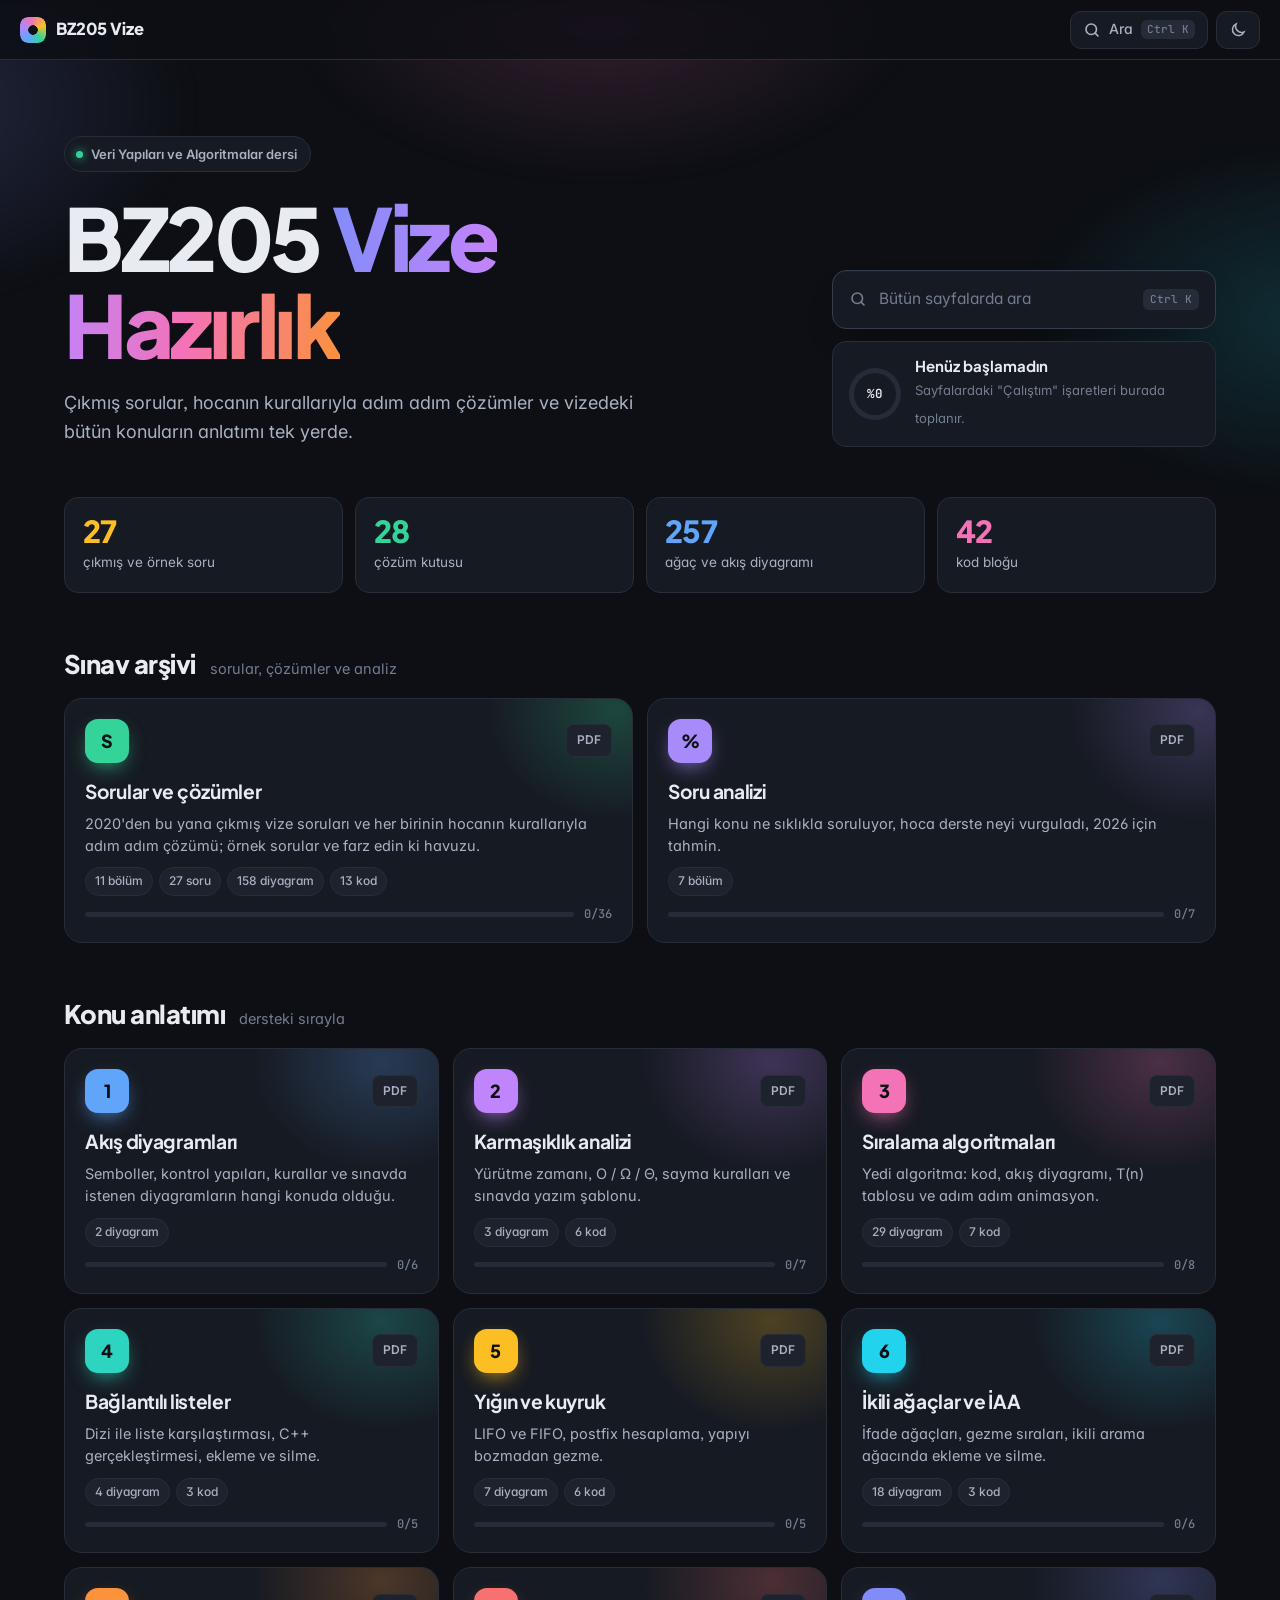
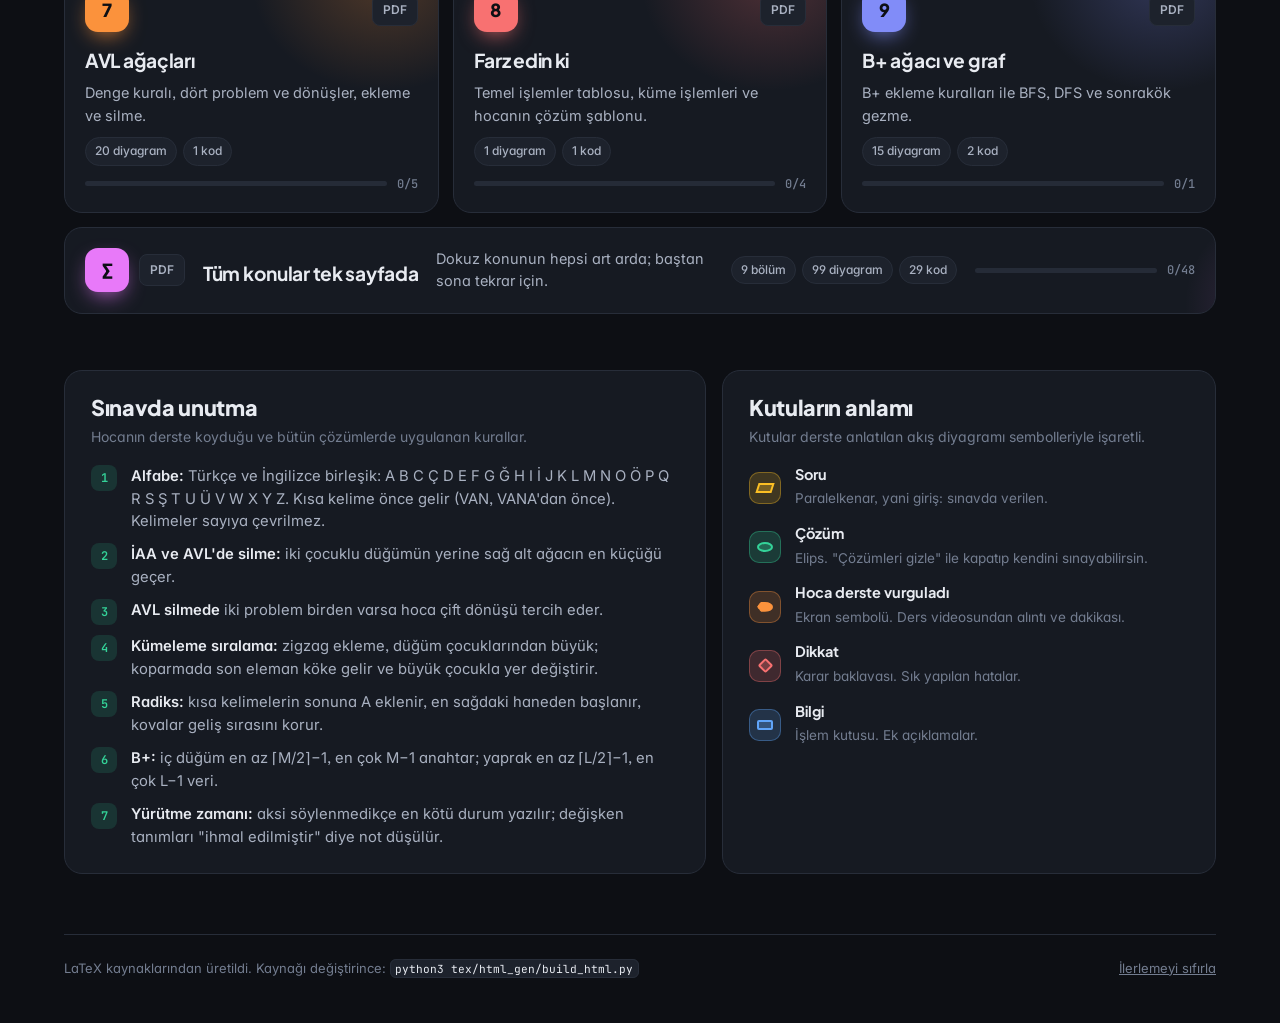
==== commit 80e0264c: "Sorular ve çözümler tek sayfada birleştirildi Vize soruları belgesi çözümler belgesine katıldı: her " ====
--- a/index.html
+++ b/index.html
@@ -52,7 +52,7 @@
   .sec-h h2 { margin: 0; font: 800 1.6rem/1.2 var(--f-head); letter-spacing: -.02em; }
   .sec-h p { margin: 0; color: var(--text-3); font-size: 14.5px; }
   .grid { display: grid; gap: 14px; margin-bottom: 56px; }
-  .grid.sinav { grid-template-columns: repeat(3, 1fr); }
+  .grid.sinav { grid-template-columns: repeat(2, 1fr); }
   .grid.konu { grid-template-columns: repeat(3, 1fr); }
   @media (max-width: 960px) { .grid.konu { grid-template-columns: repeat(2, 1fr); } }
   @media (max-width: 600px) { .grid.konu { grid-template-columns: 1fr; } }
@@ -195,14 +195,14 @@
 <script src="html/assets/app.js"></script>
 <script>
 (function () {
-  var PAGES = [{"out": "vize-sorulari", "label": "Vize soruları", "hue": "#38BDF8", "desc": "2020'den bu yana çıkmış vize soruları, hocanın örnek soruları ve farz edin ki havuzu.", "group": "sinav", "no": "", "h2": 10, "gfx": 2, "soru": 26, "cevap": 0, "code": 2, "units": ["sinavlardaki-ortak-format-kelime-dizisi-olusturma", "2020-2021-guz-donemi-vize-sinavi-pdf-resmi", "2021-yaz-okulu-vize-sinavi-pdf-resmi-cozumlu-ogrenci-pdf-i", "2024-2025-guz-donemi-vize-sinavi-fotograf-ogrenci-aktarimiyl", "2024-2025-mazeret-telafi-sinavi-fotograf-tahmini", "2025-2026-guz-donemi-vize-sinavi-16-kasim-2025-ogrenci-aktar", "yili-bilinmeyen-vize-sorulari-ogrenci-aktarimi-sinavlar-md", "hocanin-paylastigi-ornek-sinav-sorulari-pdf-resmi", "farz-edin-ki-soru-havuzu-vize-final-but-derste-cozulenler", "ek-final-ve-butunleme-sinavlarinda-sorulanlar-karsilastirma-"]}, {"out": "vize-cozumleri", "label": "Çözümler", "hue": "#34D399", "desc": "Her sorunun hocanın kurallarıyla adım adım çözümü: ağaçlar, tablolar, akış diyagramları.", "group": "sinav", "no": "", "h2": 8, "gfx": 158, "soru": 26, "cevap": 28, "code": 13, "units": ["soru-1a-kumeleme-siralama-heapsort", "soru-1b-hizli-siralama-pivot-en-sondaki-kelime", "soru-2-avl-agaci", "soru-3-b-agaci", "soru-4-farz-edin-ki-baglantili-liste-b", "soru-1a-kumeleme-siralama-heapsort-2", "soru-1b-kumeleme-siralamanin-akis-diyagrami", "soru-1c-yurutme-zamani-ve-zaman-karmasikligi", "soru-1a-kabarcik-siralama", "soru-1b-radiks-siralama", "soru-2-ikili-arama-agaci", "soru-3-ifade-agaci-ve-yigin", "soru-4-farz-edin-ki-kuyruk-yigin-iaa", "soru-1-genislik-oncelikli-arama-ve-sonrakok-sal-dan-alfabeti", "soru-2a-hizli-siralamanin-akis-diyagrami", "soru-2b-yurutme-zamani-ve-zaman-karmasikligi", "soru-2c-hizli-siralama-pivot-en-bastaki-kelime", "soru-3-b-agaci-ic-dugum-anahtar-sayisi-3-yaprak-maks-3-elema", "soru-4-farz-edin-ki-avl-yigin-baglantili-liste-sadece-bir-de", "soru-1-fonk2-ve-fonk3", "soru-2-torq-dan-bfs-ve-sonrakok", "soru-1-hizli-siralama", "soru-2-ikili-arama-agacinda-silme", "soru-3-farz-edin-ki-liste-kuyruk-avl-birden-fazla-ders-alanl", "soru-4-avl-agaci", "soru-1-hizli-siralama-ornek-kelimeler-pivot-en-sondaki", "soru-2-avl-olusturma-iki-kok-silme-oncekok", "soru-3-baglantili-listeye-ekleme-insertnode", "soru-4-farz-edin-ki-yigin-kuyruk-avl-uc-dersi-de-alanlar", "ornek-1-sekil-1-avl-8-ekle-2-ekle-9-sil", "ornek-2-sekil-2-avl-4-sil-kok-sil", "ornek-3-graf-dfs-ve-bfs-a-dan-alfabetik-onde-oncelikli", "ornek-4-avl-sayilar", "ornek-5-postfix", "ornek-6-farz-edin-ki-liste-kuyruk-her-iki-dersi-alanlar"]}, {"out": "soru-analizi", "label": "Soru analizi", "hue": "#A78BFA", "desc": "Hangi konu ne sıklıkla soruluyor, hoca derste neyi vurguladı, 2026 için tahmin.", "group": "sinav", "no": "", "h2": 7, "gfx": 0, "soru": 0, "cevap": 0, "code": 0, "units": ["incelenen-kaynaklar", "sinav-konu-matrisi-vize-ve-vize-formatindaki-sinavlar", "konularin-vizelerde-sorulma-orani", "farz-edin-ki-sorulari-ayrintili-analiz", "hocanin-ders-videolarinda-vurguladigi-noktalar-zaman-damgali", "sinav-kosullari-ve-taktikler", "2026-guz-vizesi-icin-tahmin"]}, {"out": "konu-01-akis", "label": "Akış diyagramları", "hue": "#60A5FA", "desc": "Semboller, kontrol yapıları, kurallar ve sınavda istenen diyagramların hangi konuda olduğu.", "group": "konu", "no": "1", "h2": 1, "gfx": 2, "soru": 0, "cevap": 0, "code": 0, "units": ["algoritmanin-uc-gosterimi", "standart-semboller-derste-kullanilan", "kontrol-yapilari", "derste-cozulen-ornekler", "akis-diyagrami-cizerken-kurallar", "sinavda-istenen-akis-diyagramlari-ve-nerede-olduklari"]}, {"out": "konu-02-karmasiklik", "label": "Karmaşıklık analizi", "hue": "#C084FC", "desc": "Yürütme zamanı, O / Ω / Θ, sayma kuralları ve sınavda yazım şablonu.", "group": "konu", "no": "2", "h2": 1, "gfx": 3, "soru": 0, "cevap": 0, "code": 6, "units": ["tanim-ve-amac", "dort-terim", "asimptotik-notasyonlar", "bilinen-buyume-fonksiyonlari", "sayma-kurallari", "derste-cozulen-ornekler", "sinavda-yurutme-zamani-nasil-yazilir-sablon"]}, {"out": "konu-03-siralama", "label": "Sıralama algoritmaları", "hue": "#F472B6", "desc": "Yedi algoritma: kod, akış diyagramı, T(n) tablosu ve adım adım animasyon.", "group": "konu", "no": "3", "h2": 1, "gfx": 29, "soru": 0, "cevap": 0, "code": 7, "units": ["araya-sokma-siralama-insertion-sort", "secmeli-siralama-selection-sort", "kabarcik-siralama-bubble-sort", "birlesmeli-siralama-merge-sort", "kumeleme-siralama-heap-sort", "hizli-siralama-quick-sort", "radiks-siralama-radix-sort", "ozet-tablo"]}, {"out": "konu-04-liste", "label": "Bağlantılı listeler", "hue": "#2DD4BF", "desc": "Dizi ile liste karşılaştırması, C++ gerçekleştirmesi, ekleme ve silme.", "group": "konu", "no": "4", "h2": 1, "gfx": 4, "soru": 0, "cevap": 0, "code": 3, "units": ["veri-yapisi-ve-soyut-veri-tipi", "dizi-ile-baglantili-liste-karsilastirmasi", "liste-islemleri-slayt-ornegi-34-12-52-16-12", "baglantili-liste-gerceklestirmesi-c", "liste-cesitleri"]}, {"out": "konu-05-yigin-kuyruk", "label": "Yığın ve kuyruk", "hue": "#FBBF24", "desc": "LIFO ve FIFO, postfix hesaplama, yapıyı bozmadan gezme.", "group": "konu", "no": "5", "h2": 1, "gfx": 7, "soru": 0, "cevap": 0, "code": 6, "units": ["yigin-lifo-son-giren-ilk-cikar", "postfix-sonek-ifadenin-yiginla-hesaplanmasi", "kuyruk-fifo-ilk-giren-ilk-cikar", "farz-edin-ki-sorularinda-yigin-ve-kuyrugu-bozmadan-gezmek", "zaman-ve-alan-karmasikligi"]}, {"out": "konu-06-agac", "label": "İkili ağaçlar ve İAA", "hue": "#22D3EE", "desc": "İfade ağaçları, gezme sıraları, ikili arama ağacında ekleme ve silme.", "group": "konu", "no": "6", "h2": 1, "gfx": 18, "soru": 0, "cevap": 0, "code": 3, "units": ["neden-agac", "ifade-agaclari", "agac-gezme-traversal", "ikili-arama-agaci-iaa", "iaa-kodlari", "zaman-ve-alan-karmasikligi"]}, {"out": "konu-07-avl", "label": "AVL ağaçları", "hue": "#FB923C", "desc": "Denge kuralı, dört problem ve dönüşler, ekleme ve silme.", "group": "konu", "no": "7", "h2": 1, "gfx": 20, "soru": 0, "cevap": 0, "code": 1, "units": ["neden-avl", "denge-kurali", "dort-problem-ve-cozumleri", "ekleme", "silme"]}, {"out": "konu-08-farz", "label": "Farz edin ki", "hue": "#F87171", "desc": "Temel işlemler tablosu, küme işlemleri ve hocanın çözüm şablonu.", "group": "konu", "no": "8", "h2": 1, "gfx": 1, "soru": 0, "cevap": 0, "code": 1, "units": ["temel-islemler-tablosu", "kume-islemleri", "sablon-hocanin-tahtadaki-cozumune-gore", "cevap-kagidinda-olmasi-gerekenler"]}, {"out": "konu-09-bplus-graf", "label": "B+ ağacı ve graf", "hue": "#818CF8", "desc": "B+ ekleme kuralları ile BFS, DFS ve sonrakök gezme.", "group": "konu", "no": "9", "h2": 1, "gfx": 15, "soru": 0, "cevap": 0, "code": 2, "units": ["ek-b-agaclari-ve-graf-arama-bazi-yillarda-vizeye-girdi"]}, {"out": "konu-tumu", "label": "Tüm konular tek sayfada", "hue": "#E879F9", "desc": "Dokuz konunun hepsi art arda; baştan sona tekrar için.", "group": "konu", "no": "∑", "h2": 9, "gfx": 99, "soru": 0, "cevap": 0, "code": 29, "units": ["algoritmanin-uc-gosterimi", "standart-semboller-derste-kullanilan", "kontrol-yapilari", "derste-cozulen-ornekler", "akis-diyagrami-cizerken-kurallar", "sinavda-istenen-akis-diyagramlari-ve-nerede-olduklari", "tanim-ve-amac", "dort-terim", "asimptotik-notasyonlar", "bilinen-buyume-fonksiyonlari", "sayma-kurallari", "derste-cozulen-ornekler-2", "sinavda-yurutme-zamani-nasil-yazilir-sablon", "araya-sokma-siralama-insertion-sort", "secmeli-siralama-selection-sort", "kabarcik-siralama-bubble-sort", "birlesmeli-siralama-merge-sort", "kumeleme-siralama-heap-sort", "hizli-siralama-quick-sort", "radiks-siralama-radix-sort", "ozet-tablo", "veri-yapisi-ve-soyut-veri-tipi", "dizi-ile-baglantili-liste-karsilastirmasi", "liste-islemleri-slayt-ornegi-34-12-52-16-12", "baglantili-liste-gerceklestirmesi-c", "liste-cesitleri", "yigin-lifo-son-giren-ilk-cikar", "postfix-sonek-ifadenin-yiginla-hesaplanmasi", "kuyruk-fifo-ilk-giren-ilk-cikar", "farz-edin-ki-sorularinda-yigin-ve-kuyrugu-bozmadan-gezmek", "zaman-ve-alan-karmasikligi", "neden-agac", "ifade-agaclari", "agac-gezme-traversal", "ikili-arama-agaci-iaa", "iaa-kodlari", "zaman-ve-alan-karmasikligi-2", "neden-avl", "denge-kurali", "dort-problem-ve-cozumleri", "ekleme", "silme", "temel-islemler-tablosu", "kume-islemleri", "sablon-hocanin-tahtadaki-cozumune-gore", "cevap-kagidinda-olmasi-gerekenler", "b-agaci", "graflar-bfs-dfs-ve-sonrakok"]}];
+  var PAGES = [{"out": "vize-cozumleri", "label": "Sorular ve çözümler", "hue": "#34D399", "desc": "2020'den bu yana çıkmış vize soruları ve her birinin hocanın kurallarıyla adım adım çözümü; örnek sorular ve farz edin ki havuzu.", "group": "sinav", "no": "", "h2": 11, "gfx": 158, "soru": 27, "cevap": 28, "code": 13, "units": ["soru-1a-kumeleme-siralama-heapsort", "soru-1b-hizli-siralama-pivot-en-sondaki-kelime", "soru-2-avl-agaci", "soru-3-b-agaci", "soru-4-farz-edin-ki-baglantili-liste-b", "soru-1a-kumeleme-siralama-heapsort-2", "soru-1b-kumeleme-siralamanin-akis-diyagrami", "soru-1c-yurutme-zamani-ve-zaman-karmasikligi", "soru-1a-kabarcik-siralama", "soru-1b-radiks-siralama", "soru-2-ikili-arama-agaci", "soru-3-ifade-agaci-ve-yigin", "soru-4-farz-edin-ki-kuyruk-yigin-iaa", "soru-1-genislik-oncelikli-arama-ve-sonrakok-sal-dan-alfabeti", "soru-2a-hizli-siralamanin-akis-diyagrami", "soru-2b-yurutme-zamani-ve-zaman-karmasikligi", "soru-2c-hizli-siralama-pivot-en-bastaki-kelime", "soru-3-b-agaci-ic-dugum-anahtar-sayisi-3-yaprak-maks-3-elema", "soru-4-farz-edin-ki-avl-yigin-baglantili-liste-sadece-bir-de", "soru-1-fonk2-ve-fonk3", "soru-2-torq-dan-bfs-ve-sonrakok", "soru-1-hizli-siralama", "soru-2-ikili-arama-agacinda-silme", "soru-3-farz-edin-ki-liste-kuyruk-avl-birden-fazla-ders-alanl", "soru-4-avl-agaci", "soru-1-hizli-siralama-ornek-kelimeler-pivot-en-sondaki", "soru-2-avl-olusturma-iki-kok-silme-oncekok", "soru-3-baglantili-listeye-ekleme-insertnode", "soru-4-farz-edin-ki-yigin-kuyruk-avl-uc-dersi-de-alanlar", "aktarilan-muhtemel-vize-sorulari", "ornek-1-sekil-1-avl-8-ekle-2-ekle-9-sil", "ornek-2-sekil-2-avl-4-sil-kok-sil", "ornek-3-graf-dfs-ve-bfs-a-dan-alfabetik-onde-oncelikli", "ornek-4-avl-sayilar", "ornek-5-postfix", "ornek-6-farz-edin-ki-liste-kuyruk-her-iki-dersi-alanlar"]}, {"out": "soru-analizi", "label": "Soru analizi", "hue": "#A78BFA", "desc": "Hangi konu ne sıklıkla soruluyor, hoca derste neyi vurguladı, 2026 için tahmin.", "group": "sinav", "no": "", "h2": 7, "gfx": 0, "soru": 0, "cevap": 0, "code": 0, "units": ["incelenen-kaynaklar", "sinav-konu-matrisi-vize-ve-vize-formatindaki-sinavlar", "konularin-vizelerde-sorulma-orani", "farz-edin-ki-sorulari-ayrintili-analiz", "hocanin-ders-videolarinda-vurguladigi-noktalar-zaman-damgali", "sinav-kosullari-ve-taktikler", "2026-guz-vizesi-icin-tahmin"]}, {"out": "konu-01-akis", "label": "Akış diyagramları", "hue": "#60A5FA", "desc": "Semboller, kontrol yapıları, kurallar ve sınavda istenen diyagramların hangi konuda olduğu.", "group": "konu", "no": "1", "h2": 1, "gfx": 2, "soru": 0, "cevap": 0, "code": 0, "units": ["algoritmanin-uc-gosterimi", "standart-semboller-derste-kullanilan", "kontrol-yapilari", "derste-cozulen-ornekler", "akis-diyagrami-cizerken-kurallar", "sinavda-istenen-akis-diyagramlari-ve-nerede-olduklari"]}, {"out": "konu-02-karmasiklik", "label": "Karmaşıklık analizi", "hue": "#C084FC", "desc": "Yürütme zamanı, O / Ω / Θ, sayma kuralları ve sınavda yazım şablonu.", "group": "konu", "no": "2", "h2": 1, "gfx": 3, "soru": 0, "cevap": 0, "code": 6, "units": ["tanim-ve-amac", "dort-terim", "asimptotik-notasyonlar", "bilinen-buyume-fonksiyonlari", "sayma-kurallari", "derste-cozulen-ornekler", "sinavda-yurutme-zamani-nasil-yazilir-sablon"]}, {"out": "konu-03-siralama", "label": "Sıralama algoritmaları", "hue": "#F472B6", "desc": "Yedi algoritma: kod, akış diyagramı, T(n) tablosu ve adım adım animasyon.", "group": "konu", "no": "3", "h2": 1, "gfx": 29, "soru": 0, "cevap": 0, "code": 7, "units": ["araya-sokma-siralama-insertion-sort", "secmeli-siralama-selection-sort", "kabarcik-siralama-bubble-sort", "birlesmeli-siralama-merge-sort", "kumeleme-siralama-heap-sort", "hizli-siralama-quick-sort", "radiks-siralama-radix-sort", "ozet-tablo"]}, {"out": "konu-04-liste", "label": "Bağlantılı listeler", "hue": "#2DD4BF", "desc": "Dizi ile liste karşılaştırması, C++ gerçekleştirmesi, ekleme ve silme.", "group": "konu", "no": "4", "h2": 1, "gfx": 4, "soru": 0, "cevap": 0, "code": 3, "units": ["veri-yapisi-ve-soyut-veri-tipi", "dizi-ile-baglantili-liste-karsilastirmasi", "liste-islemleri-slayt-ornegi-34-12-52-16-12", "baglantili-liste-gerceklestirmesi-c", "liste-cesitleri"]}, {"out": "konu-05-yigin-kuyruk", "label": "Yığın ve kuyruk", "hue": "#FBBF24", "desc": "LIFO ve FIFO, postfix hesaplama, yapıyı bozmadan gezme.", "group": "konu", "no": "5", "h2": 1, "gfx": 7, "soru": 0, "cevap": 0, "code": 6, "units": ["yigin-lifo-son-giren-ilk-cikar", "postfix-sonek-ifadenin-yiginla-hesaplanmasi", "kuyruk-fifo-ilk-giren-ilk-cikar", "farz-edin-ki-sorularinda-yigin-ve-kuyrugu-bozmadan-gezmek", "zaman-ve-alan-karmasikligi"]}, {"out": "konu-06-agac", "label": "İkili ağaçlar ve İAA", "hue": "#22D3EE", "desc": "İfade ağaçları, gezme sıraları, ikili arama ağacında ekleme ve silme.", "group": "konu", "no": "6", "h2": 1, "gfx": 18, "soru": 0, "cevap": 0, "code": 3, "units": ["neden-agac", "ifade-agaclari", "agac-gezme-traversal", "ikili-arama-agaci-iaa", "iaa-kodlari", "zaman-ve-alan-karmasikligi"]}, {"out": "konu-07-avl", "label": "AVL ağaçları", "hue": "#FB923C", "desc": "Denge kuralı, dört problem ve dönüşler, ekleme ve silme.", "group": "konu", "no": "7", "h2": 1, "gfx": 20, "soru": 0, "cevap": 0, "code": 1, "units": ["neden-avl", "denge-kurali", "dort-problem-ve-cozumleri", "ekleme", "silme"]}, {"out": "konu-08-farz", "label": "Farz edin ki", "hue": "#F87171", "desc": "Temel işlemler tablosu, küme işlemleri ve hocanın çözüm şablonu.", "group": "konu", "no": "8", "h2": 1, "gfx": 1, "soru": 0, "cevap": 0, "code": 1, "units": ["temel-islemler-tablosu", "kume-islemleri", "sablon-hocanin-tahtadaki-cozumune-gore", "cevap-kagidinda-olmasi-gerekenler"]}, {"out": "konu-09-bplus-graf", "label": "B+ ağacı ve graf", "hue": "#818CF8", "desc": "B+ ekleme kuralları ile BFS, DFS ve sonrakök gezme.", "group": "konu", "no": "9", "h2": 1, "gfx": 15, "soru": 0, "cevap": 0, "code": 2, "units": ["ek-b-agaclari-ve-graf-arama-bazi-yillarda-vizeye-girdi"]}, {"out": "konu-tumu", "label": "Tüm konular tek sayfada", "hue": "#E879F9", "desc": "Dokuz konunun hepsi art arda; baştan sona tekrar için.", "group": "konu", "no": "∑", "h2": 9, "gfx": 99, "soru": 0, "cevap": 0, "code": 29, "units": ["algoritmanin-uc-gosterimi", "standart-semboller-derste-kullanilan", "kontrol-yapilari", "derste-cozulen-ornekler", "akis-diyagrami-cizerken-kurallar", "sinavda-istenen-akis-diyagramlari-ve-nerede-olduklari", "tanim-ve-amac", "dort-terim", "asimptotik-notasyonlar", "bilinen-buyume-fonksiyonlari", "sayma-kurallari", "derste-cozulen-ornekler-2", "sinavda-yurutme-zamani-nasil-yazilir-sablon", "araya-sokma-siralama-insertion-sort", "secmeli-siralama-selection-sort", "kabarcik-siralama-bubble-sort", "birlesmeli-siralama-merge-sort", "kumeleme-siralama-heap-sort", "hizli-siralama-quick-sort", "radiks-siralama-radix-sort", "ozet-tablo", "veri-yapisi-ve-soyut-veri-tipi", "dizi-ile-baglantili-liste-karsilastirmasi", "liste-islemleri-slayt-ornegi-34-12-52-16-12", "baglantili-liste-gerceklestirmesi-c", "liste-cesitleri", "yigin-lifo-son-giren-ilk-cikar", "postfix-sonek-ifadenin-yiginla-hesaplanmasi", "kuyruk-fifo-ilk-giren-ilk-cikar", "farz-edin-ki-sorularinda-yigin-ve-kuyrugu-bozmadan-gezmek", "zaman-ve-alan-karmasikligi", "neden-agac", "ifade-agaclari", "agac-gezme-traversal", "ikili-arama-agaci-iaa", "iaa-kodlari", "zaman-ve-alan-karmasikligi-2", "neden-avl", "denge-kurali", "dort-problem-ve-cozumleri", "ekleme", "silme", "temel-islemler-tablosu", "kume-islemleri", "sablon-hocanin-tahtadaki-cozumune-gore", "cevap-kagidinda-olmasi-gerekenler", "b-agaci", "graflar-bfs-dfs-ve-sonrakok"]}];
   var S = window.BZStore;
   var PDF = {
-    'vize-sorulari': '01_Vize_Sorulari', 'vize-cozumleri': '02_Vize_Cozumleri', 'soru-analizi': '03_Soru_Analizi', 'konu-tumu': '04_Konu_Anlatimi_Tum',
+    'vize-cozumleri': '02_Vize_Cozumleri', 'soru-analizi': '03_Soru_Analizi', 'konu-tumu': '04_Konu_Anlatimi_Tum',
     'konu-01-akis': 'Konu_01_akis', 'konu-02-karmasiklik': 'Konu_02_karmasiklik', 'konu-03-siralama': 'Konu_03_siralama', 'konu-04-liste': 'Konu_04_liste',
     'konu-05-yigin-kuyruk': 'Konu_05_yigin_kuyruk', 'konu-06-agac': 'Konu_06_agac', 'konu-07-avl': 'Konu_07_avl', 'konu-08-farz': 'Konu_08_farz', 'konu-09-bplus-graf': 'Konu_09_ek_bplus_graf'
   };
-  var MARK = { 'vize-sorulari': 'S', 'vize-cozumleri': 'Ç', 'soru-analizi': '%' };
+  var MARK = { 'vize-cozumleri': 'S', 'soru-analizi': '%' };
   function esc(s) { return String(s).replace(/[&<>"]/g, function (c) { return { '&': '&amp;', '<': '&lt;', '>': '&gt;', '"': '&quot;' }[c]; }); }
   function doneCount(p) {
     var n = 0;
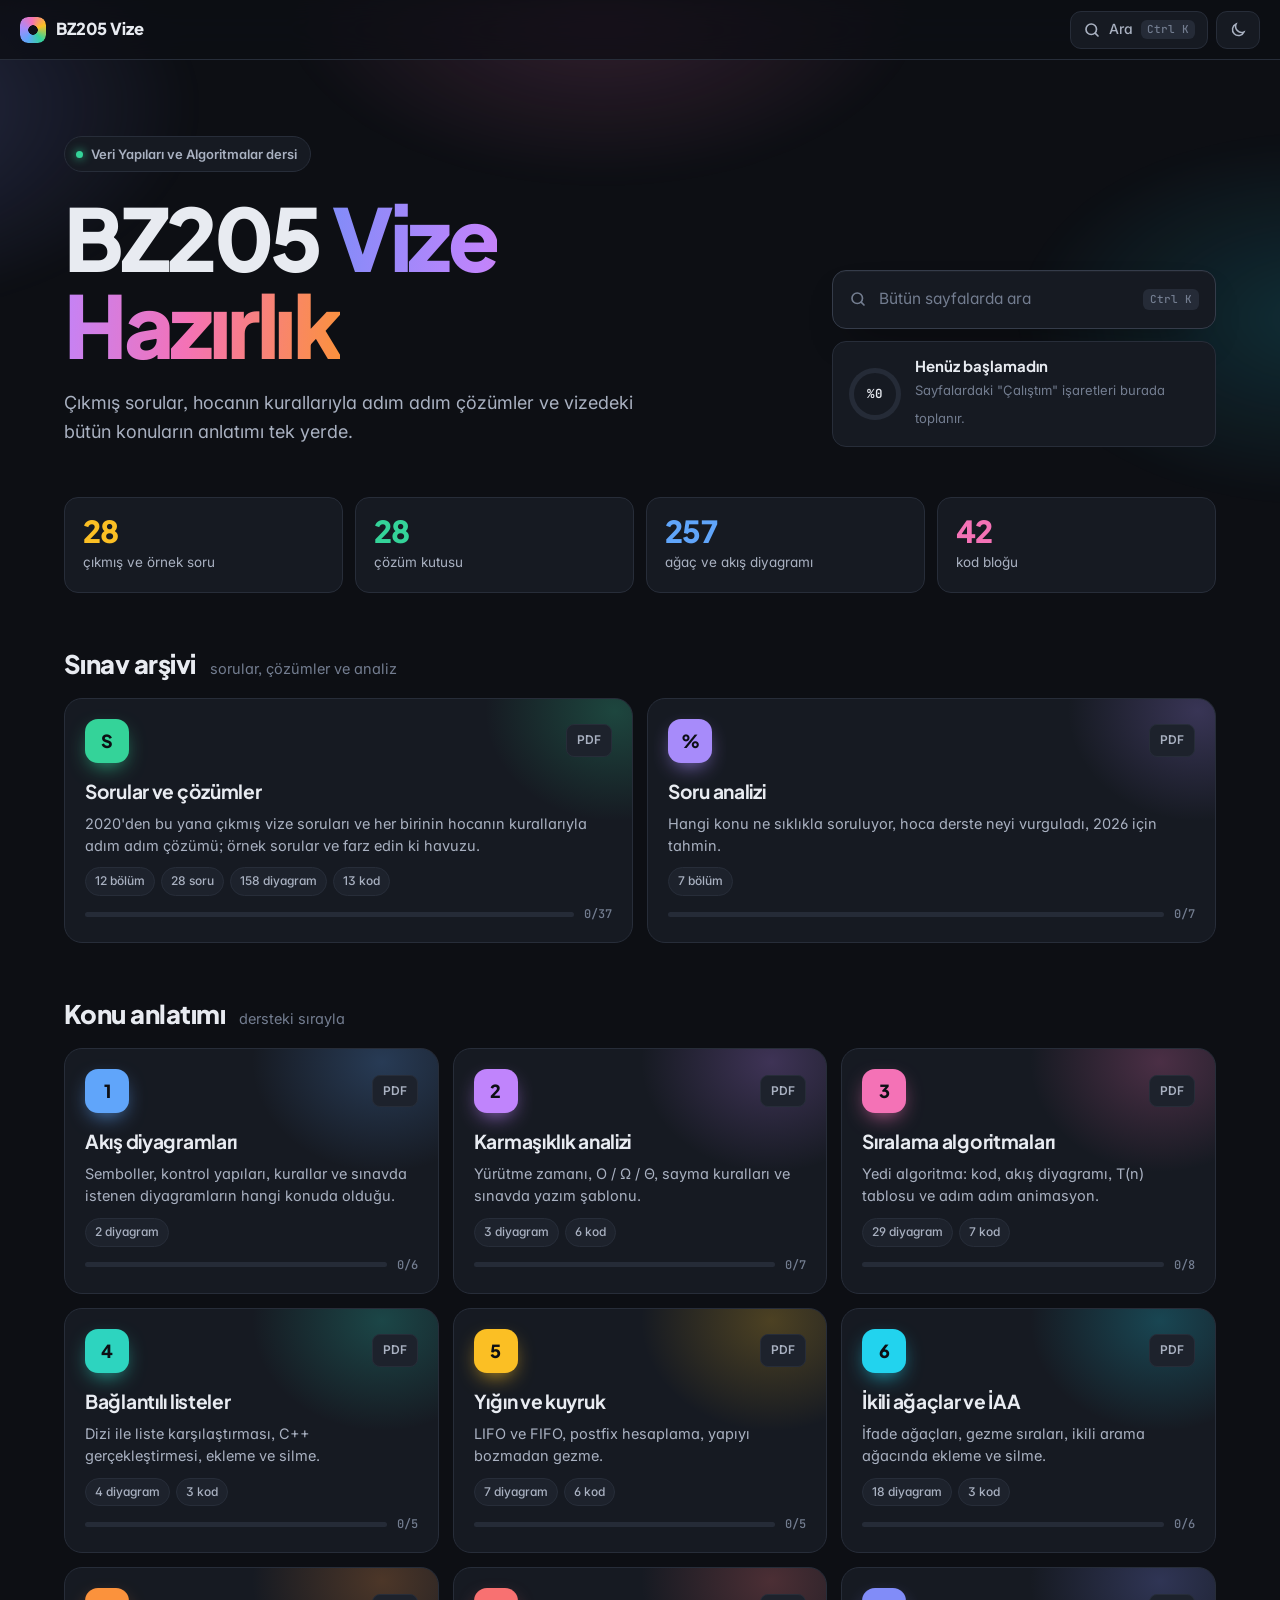
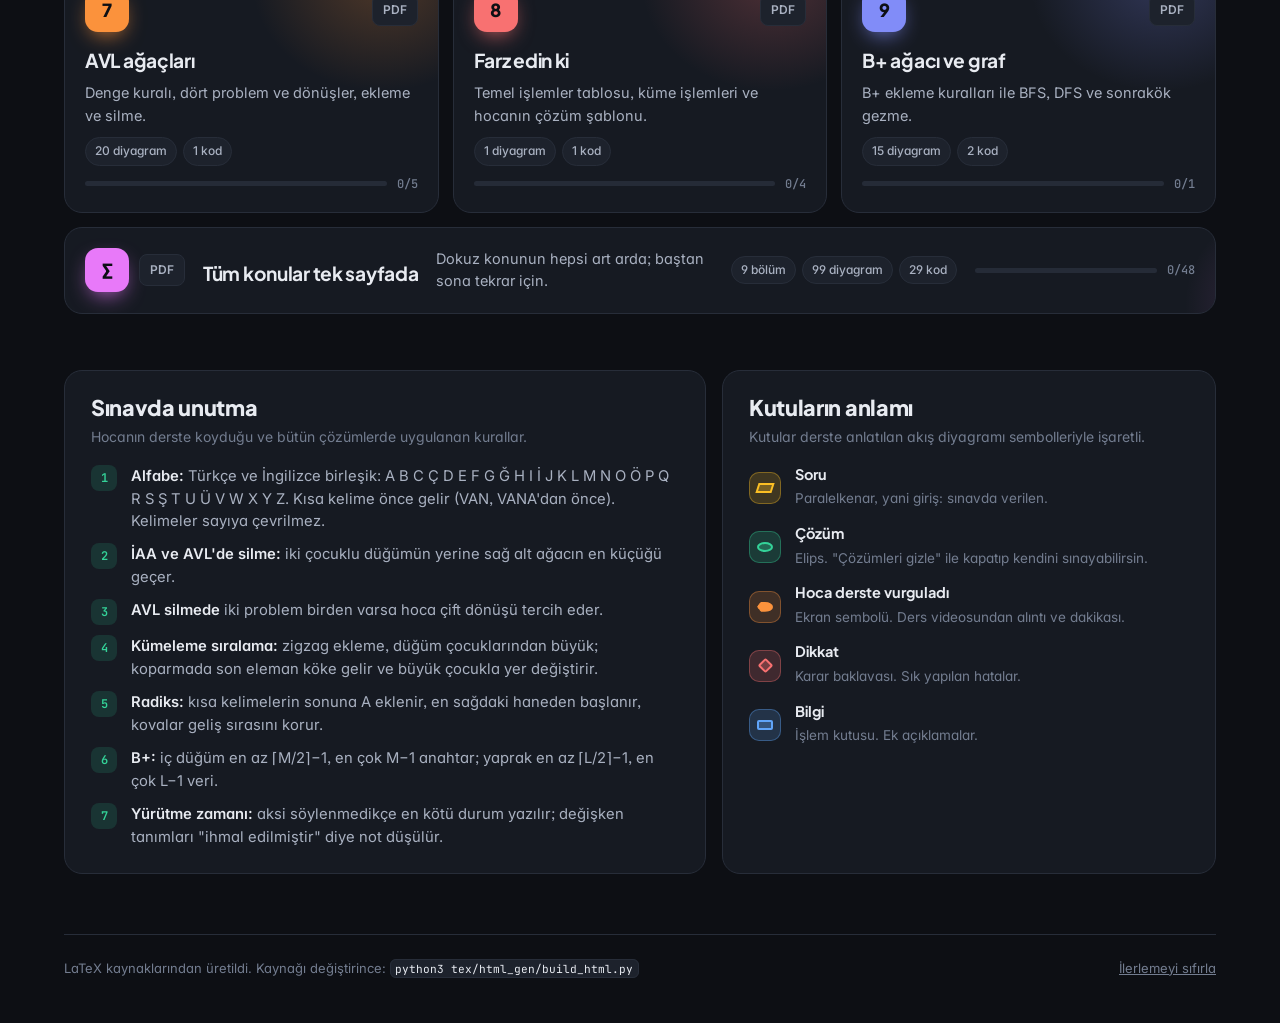
==== commit ff2ae885: "2020 Güz Final Soru 1b çözümü (seçmeli sıralama) Sorular ve çözümler sayfasına 2020 Güz Final bölümü" ====
--- a/index.html
+++ b/index.html
@@ -6,7 +6,7 @@
 <title>BZ205 Vize Hazırlık</title>
 <script>var t='dark';try{t=localStorage.getItem('bz205:theme')||'dark';}catch(e){}document.documentElement.dataset.theme=t;</script>
 <link rel="preconnect" href="https://fonts.googleapis.com"><link rel="preconnect" href="https://fonts.gstatic.com" crossorigin><link href="https://fonts.googleapis.com/css2?family=Inter:ital,opsz,wght@0,14..32,400;0,14..32,500;0,14..32,600;0,14..32,700;1,14..32,400&family=Plus+Jakarta+Sans:wght@600;700;800&family=JetBrains+Mono:wght@400;500;600&display=swap" rel="stylesheet">
-<link rel="stylesheet" href="html/assets/style.css">
+<link rel="stylesheet" href="html/assets/style.css?v=7de8de52">
 <style>
   .home-top { max-width: 1200px; margin: 0 auto; padding: 0 24px; }
   .hero { position: relative; isolation: isolate; padding: 76px 0 44px; display: grid; grid-template-columns: minmax(0, 1.3fr) minmax(300px, .7fr); gap: 40px 56px; align-items: end; }
@@ -191,11 +191,11 @@
   </div>
 </div>
 
-<script src="html/assets/search-index.js"></script>
-<script src="html/assets/app.js"></script>
+<script src="html/assets/search-index.js?v=c24ca257"></script>
+<script src="html/assets/app.js?v=f06bd38e"></script>
 <script>
 (function () {
-  var PAGES = [{"out": "vize-cozumleri", "label": "Sorular ve çözümler", "hue": "#34D399", "desc": "2020'den bu yana çıkmış vize soruları ve her birinin hocanın kurallarıyla adım adım çözümü; örnek sorular ve farz edin ki havuzu.", "group": "sinav", "no": "", "h2": 11, "gfx": 158, "soru": 27, "cevap": 28, "code": 13, "units": ["soru-1a-kumeleme-siralama-heapsort", "soru-1b-hizli-siralama-pivot-en-sondaki-kelime", "soru-2-avl-agaci", "soru-3-b-agaci", "soru-4-farz-edin-ki-baglantili-liste-b", "soru-1a-kumeleme-siralama-heapsort-2", "soru-1b-kumeleme-siralamanin-akis-diyagrami", "soru-1c-yurutme-zamani-ve-zaman-karmasikligi", "soru-1a-kabarcik-siralama", "soru-1b-radiks-siralama", "soru-2-ikili-arama-agaci", "soru-3-ifade-agaci-ve-yigin", "soru-4-farz-edin-ki-kuyruk-yigin-iaa", "soru-1-genislik-oncelikli-arama-ve-sonrakok-sal-dan-alfabeti", "soru-2a-hizli-siralamanin-akis-diyagrami", "soru-2b-yurutme-zamani-ve-zaman-karmasikligi", "soru-2c-hizli-siralama-pivot-en-bastaki-kelime", "soru-3-b-agaci-ic-dugum-anahtar-sayisi-3-yaprak-maks-3-elema", "soru-4-farz-edin-ki-avl-yigin-baglantili-liste-sadece-bir-de", "soru-1-fonk2-ve-fonk3", "soru-2-torq-dan-bfs-ve-sonrakok", "soru-1-hizli-siralama", "soru-2-ikili-arama-agacinda-silme", "soru-3-farz-edin-ki-liste-kuyruk-avl-birden-fazla-ders-alanl", "soru-4-avl-agaci", "soru-1-hizli-siralama-ornek-kelimeler-pivot-en-sondaki", "soru-2-avl-olusturma-iki-kok-silme-oncekok", "soru-3-baglantili-listeye-ekleme-insertnode", "soru-4-farz-edin-ki-yigin-kuyruk-avl-uc-dersi-de-alanlar", "aktarilan-muhtemel-vize-sorulari", "ornek-1-sekil-1-avl-8-ekle-2-ekle-9-sil", "ornek-2-sekil-2-avl-4-sil-kok-sil", "ornek-3-graf-dfs-ve-bfs-a-dan-alfabetik-onde-oncelikli", "ornek-4-avl-sayilar", "ornek-5-postfix", "ornek-6-farz-edin-ki-liste-kuyruk-her-iki-dersi-alanlar"]}, {"out": "soru-analizi", "label": "Soru analizi", "hue": "#A78BFA", "desc": "Hangi konu ne sıklıkla soruluyor, hoca derste neyi vurguladı, 2026 için tahmin.", "group": "sinav", "no": "", "h2": 7, "gfx": 0, "soru": 0, "cevap": 0, "code": 0, "units": ["incelenen-kaynaklar", "sinav-konu-matrisi-vize-ve-vize-formatindaki-sinavlar", "konularin-vizelerde-sorulma-orani", "farz-edin-ki-sorulari-ayrintili-analiz", "hocanin-ders-videolarinda-vurguladigi-noktalar-zaman-damgali", "sinav-kosullari-ve-taktikler", "2026-guz-vizesi-icin-tahmin"]}, {"out": "konu-01-akis", "label": "Akış diyagramları", "hue": "#60A5FA", "desc": "Semboller, kontrol yapıları, kurallar ve sınavda istenen diyagramların hangi konuda olduğu.", "group": "konu", "no": "1", "h2": 1, "gfx": 2, "soru": 0, "cevap": 0, "code": 0, "units": ["algoritmanin-uc-gosterimi", "standart-semboller-derste-kullanilan", "kontrol-yapilari", "derste-cozulen-ornekler", "akis-diyagrami-cizerken-kurallar", "sinavda-istenen-akis-diyagramlari-ve-nerede-olduklari"]}, {"out": "konu-02-karmasiklik", "label": "Karmaşıklık analizi", "hue": "#C084FC", "desc": "Yürütme zamanı, O / Ω / Θ, sayma kuralları ve sınavda yazım şablonu.", "group": "konu", "no": "2", "h2": 1, "gfx": 3, "soru": 0, "cevap": 0, "code": 6, "units": ["tanim-ve-amac", "dort-terim", "asimptotik-notasyonlar", "bilinen-buyume-fonksiyonlari", "sayma-kurallari", "derste-cozulen-ornekler", "sinavda-yurutme-zamani-nasil-yazilir-sablon"]}, {"out": "konu-03-siralama", "label": "Sıralama algoritmaları", "hue": "#F472B6", "desc": "Yedi algoritma: kod, akış diyagramı, T(n) tablosu ve adım adım animasyon.", "group": "konu", "no": "3", "h2": 1, "gfx": 29, "soru": 0, "cevap": 0, "code": 7, "units": ["araya-sokma-siralama-insertion-sort", "secmeli-siralama-selection-sort", "kabarcik-siralama-bubble-sort", "birlesmeli-siralama-merge-sort", "kumeleme-siralama-heap-sort", "hizli-siralama-quick-sort", "radiks-siralama-radix-sort", "ozet-tablo"]}, {"out": "konu-04-liste", "label": "Bağlantılı listeler", "hue": "#2DD4BF", "desc": "Dizi ile liste karşılaştırması, C++ gerçekleştirmesi, ekleme ve silme.", "group": "konu", "no": "4", "h2": 1, "gfx": 4, "soru": 0, "cevap": 0, "code": 3, "units": ["veri-yapisi-ve-soyut-veri-tipi", "dizi-ile-baglantili-liste-karsilastirmasi", "liste-islemleri-slayt-ornegi-34-12-52-16-12", "baglantili-liste-gerceklestirmesi-c", "liste-cesitleri"]}, {"out": "konu-05-yigin-kuyruk", "label": "Yığın ve kuyruk", "hue": "#FBBF24", "desc": "LIFO ve FIFO, postfix hesaplama, yapıyı bozmadan gezme.", "group": "konu", "no": "5", "h2": 1, "gfx": 7, "soru": 0, "cevap": 0, "code": 6, "units": ["yigin-lifo-son-giren-ilk-cikar", "postfix-sonek-ifadenin-yiginla-hesaplanmasi", "kuyruk-fifo-ilk-giren-ilk-cikar", "farz-edin-ki-sorularinda-yigin-ve-kuyrugu-bozmadan-gezmek", "zaman-ve-alan-karmasikligi"]}, {"out": "konu-06-agac", "label": "İkili ağaçlar ve İAA", "hue": "#22D3EE", "desc": "İfade ağaçları, gezme sıraları, ikili arama ağacında ekleme ve silme.", "group": "konu", "no": "6", "h2": 1, "gfx": 18, "soru": 0, "cevap": 0, "code": 3, "units": ["neden-agac", "ifade-agaclari", "agac-gezme-traversal", "ikili-arama-agaci-iaa", "iaa-kodlari", "zaman-ve-alan-karmasikligi"]}, {"out": "konu-07-avl", "label": "AVL ağaçları", "hue": "#FB923C", "desc": "Denge kuralı, dört problem ve dönüşler, ekleme ve silme.", "group": "konu", "no": "7", "h2": 1, "gfx": 20, "soru": 0, "cevap": 0, "code": 1, "units": ["neden-avl", "denge-kurali", "dort-problem-ve-cozumleri", "ekleme", "silme"]}, {"out": "konu-08-farz", "label": "Farz edin ki", "hue": "#F87171", "desc": "Temel işlemler tablosu, küme işlemleri ve hocanın çözüm şablonu.", "group": "konu", "no": "8", "h2": 1, "gfx": 1, "soru": 0, "cevap": 0, "code": 1, "units": ["temel-islemler-tablosu", "kume-islemleri", "sablon-hocanin-tahtadaki-cozumune-gore", "cevap-kagidinda-olmasi-gerekenler"]}, {"out": "konu-09-bplus-graf", "label": "B+ ağacı ve graf", "hue": "#818CF8", "desc": "B+ ekleme kuralları ile BFS, DFS ve sonrakök gezme.", "group": "konu", "no": "9", "h2": 1, "gfx": 15, "soru": 0, "cevap": 0, "code": 2, "units": ["ek-b-agaclari-ve-graf-arama-bazi-yillarda-vizeye-girdi"]}, {"out": "konu-tumu", "label": "Tüm konular tek sayfada", "hue": "#E879F9", "desc": "Dokuz konunun hepsi art arda; baştan sona tekrar için.", "group": "konu", "no": "∑", "h2": 9, "gfx": 99, "soru": 0, "cevap": 0, "code": 29, "units": ["algoritmanin-uc-gosterimi", "standart-semboller-derste-kullanilan", "kontrol-yapilari", "derste-cozulen-ornekler", "akis-diyagrami-cizerken-kurallar", "sinavda-istenen-akis-diyagramlari-ve-nerede-olduklari", "tanim-ve-amac", "dort-terim", "asimptotik-notasyonlar", "bilinen-buyume-fonksiyonlari", "sayma-kurallari", "derste-cozulen-ornekler-2", "sinavda-yurutme-zamani-nasil-yazilir-sablon", "araya-sokma-siralama-insertion-sort", "secmeli-siralama-selection-sort", "kabarcik-siralama-bubble-sort", "birlesmeli-siralama-merge-sort", "kumeleme-siralama-heap-sort", "hizli-siralama-quick-sort", "radiks-siralama-radix-sort", "ozet-tablo", "veri-yapisi-ve-soyut-veri-tipi", "dizi-ile-baglantili-liste-karsilastirmasi", "liste-islemleri-slayt-ornegi-34-12-52-16-12", "baglantili-liste-gerceklestirmesi-c", "liste-cesitleri", "yigin-lifo-son-giren-ilk-cikar", "postfix-sonek-ifadenin-yiginla-hesaplanmasi", "kuyruk-fifo-ilk-giren-ilk-cikar", "farz-edin-ki-sorularinda-yigin-ve-kuyrugu-bozmadan-gezmek", "zaman-ve-alan-karmasikligi", "neden-agac", "ifade-agaclari", "agac-gezme-traversal", "ikili-arama-agaci-iaa", "iaa-kodlari", "zaman-ve-alan-karmasikligi-2", "neden-avl", "denge-kurali", "dort-problem-ve-cozumleri", "ekleme", "silme", "temel-islemler-tablosu", "kume-islemleri", "sablon-hocanin-tahtadaki-cozumune-gore", "cevap-kagidinda-olmasi-gerekenler", "b-agaci", "graflar-bfs-dfs-ve-sonrakok"]}];
+  var PAGES = [{"out": "vize-cozumleri", "label": "Sorular ve çözümler", "hue": "#34D399", "desc": "2020'den bu yana çıkmış vize soruları ve her birinin hocanın kurallarıyla adım adım çözümü; örnek sorular ve farz edin ki havuzu.", "group": "sinav", "no": "", "h2": 12, "gfx": 158, "soru": 28, "cevap": 28, "code": 13, "units": ["soru-1a-kumeleme-siralama-heapsort", "soru-1b-hizli-siralama-pivot-en-sondaki-kelime", "soru-2-avl-agaci", "soru-3-b-agaci", "soru-4-farz-edin-ki-baglantili-liste-b", "soru-1b-secmeli-siralama", "soru-1a-kumeleme-siralama-heapsort-2", "soru-1b-kumeleme-siralamanin-akis-diyagrami", "soru-1c-yurutme-zamani-ve-zaman-karmasikligi", "soru-1a-kabarcik-siralama", "soru-1b-radiks-siralama", "soru-2-ikili-arama-agaci", "soru-3-ifade-agaci-ve-yigin", "soru-4-farz-edin-ki-kuyruk-yigin-iaa", "soru-1-genislik-oncelikli-arama-ve-sonrakok-sal-dan-alfabeti", "soru-2a-hizli-siralamanin-akis-diyagrami", "soru-2b-yurutme-zamani-ve-zaman-karmasikligi", "soru-2c-hizli-siralama-pivot-en-bastaki-kelime", "soru-3-b-agaci-ic-dugum-anahtar-sayisi-3-yaprak-maks-3-elema", "soru-4-farz-edin-ki-avl-yigin-baglantili-liste-sadece-bir-de", "soru-1-fonk2-ve-fonk3", "soru-2-torq-dan-bfs-ve-sonrakok", "soru-1-hizli-siralama", "soru-2-ikili-arama-agacinda-silme", "soru-3-farz-edin-ki-liste-kuyruk-avl-birden-fazla-ders-alanl", "soru-4-avl-agaci", "soru-1-hizli-siralama-ornek-kelimeler-pivot-en-sondaki", "soru-2-avl-olusturma-iki-kok-silme-oncekok", "soru-3-baglantili-listeye-ekleme-insertnode", "soru-4-farz-edin-ki-yigin-kuyruk-avl-uc-dersi-de-alanlar", "aktarilan-muhtemel-vize-sorulari", "ornek-1-sekil-1-avl-8-ekle-2-ekle-9-sil", "ornek-2-sekil-2-avl-4-sil-kok-sil", "ornek-3-graf-dfs-ve-bfs-a-dan-alfabetik-onde-oncelikli", "ornek-4-avl-sayilar", "ornek-5-postfix", "ornek-6-farz-edin-ki-liste-kuyruk-her-iki-dersi-alanlar"]}, {"out": "soru-analizi", "label": "Soru analizi", "hue": "#A78BFA", "desc": "Hangi konu ne sıklıkla soruluyor, hoca derste neyi vurguladı, 2026 için tahmin.", "group": "sinav", "no": "", "h2": 7, "gfx": 0, "soru": 0, "cevap": 0, "code": 0, "units": ["incelenen-kaynaklar", "sinav-konu-matrisi-vize-ve-vize-formatindaki-sinavlar", "konularin-vizelerde-sorulma-orani", "farz-edin-ki-sorulari-ayrintili-analiz", "hocanin-ders-videolarinda-vurguladigi-noktalar-zaman-damgali", "sinav-kosullari-ve-taktikler", "2026-guz-vizesi-icin-tahmin"]}, {"out": "konu-01-akis", "label": "Akış diyagramları", "hue": "#60A5FA", "desc": "Semboller, kontrol yapıları, kurallar ve sınavda istenen diyagramların hangi konuda olduğu.", "group": "konu", "no": "1", "h2": 1, "gfx": 2, "soru": 0, "cevap": 0, "code": 0, "units": ["algoritmanin-uc-gosterimi", "standart-semboller-derste-kullanilan", "kontrol-yapilari", "derste-cozulen-ornekler", "akis-diyagrami-cizerken-kurallar", "sinavda-istenen-akis-diyagramlari-ve-nerede-olduklari"]}, {"out": "konu-02-karmasiklik", "label": "Karmaşıklık analizi", "hue": "#C084FC", "desc": "Yürütme zamanı, O / Ω / Θ, sayma kuralları ve sınavda yazım şablonu.", "group": "konu", "no": "2", "h2": 1, "gfx": 3, "soru": 0, "cevap": 0, "code": 6, "units": ["tanim-ve-amac", "dort-terim", "asimptotik-notasyonlar", "bilinen-buyume-fonksiyonlari", "sayma-kurallari", "derste-cozulen-ornekler", "sinavda-yurutme-zamani-nasil-yazilir-sablon"]}, {"out": "konu-03-siralama", "label": "Sıralama algoritmaları", "hue": "#F472B6", "desc": "Yedi algoritma: kod, akış diyagramı, T(n) tablosu ve adım adım animasyon.", "group": "konu", "no": "3", "h2": 1, "gfx": 29, "soru": 0, "cevap": 0, "code": 7, "units": ["araya-sokma-siralama-insertion-sort", "secmeli-siralama-selection-sort", "kabarcik-siralama-bubble-sort", "birlesmeli-siralama-merge-sort", "kumeleme-siralama-heap-sort", "hizli-siralama-quick-sort", "radiks-siralama-radix-sort", "ozet-tablo"]}, {"out": "konu-04-liste", "label": "Bağlantılı listeler", "hue": "#2DD4BF", "desc": "Dizi ile liste karşılaştırması, C++ gerçekleştirmesi, ekleme ve silme.", "group": "konu", "no": "4", "h2": 1, "gfx": 4, "soru": 0, "cevap": 0, "code": 3, "units": ["veri-yapisi-ve-soyut-veri-tipi", "dizi-ile-baglantili-liste-karsilastirmasi", "liste-islemleri-slayt-ornegi-34-12-52-16-12", "baglantili-liste-gerceklestirmesi-c", "liste-cesitleri"]}, {"out": "konu-05-yigin-kuyruk", "label": "Yığın ve kuyruk", "hue": "#FBBF24", "desc": "LIFO ve FIFO, postfix hesaplama, yapıyı bozmadan gezme.", "group": "konu", "no": "5", "h2": 1, "gfx": 7, "soru": 0, "cevap": 0, "code": 6, "units": ["yigin-lifo-son-giren-ilk-cikar", "postfix-sonek-ifadenin-yiginla-hesaplanmasi", "kuyruk-fifo-ilk-giren-ilk-cikar", "farz-edin-ki-sorularinda-yigin-ve-kuyrugu-bozmadan-gezmek", "zaman-ve-alan-karmasikligi"]}, {"out": "konu-06-agac", "label": "İkili ağaçlar ve İAA", "hue": "#22D3EE", "desc": "İfade ağaçları, gezme sıraları, ikili arama ağacında ekleme ve silme.", "group": "konu", "no": "6", "h2": 1, "gfx": 18, "soru": 0, "cevap": 0, "code": 3, "units": ["neden-agac", "ifade-agaclari", "agac-gezme-traversal", "ikili-arama-agaci-iaa", "iaa-kodlari", "zaman-ve-alan-karmasikligi"]}, {"out": "konu-07-avl", "label": "AVL ağaçları", "hue": "#FB923C", "desc": "Denge kuralı, dört problem ve dönüşler, ekleme ve silme.", "group": "konu", "no": "7", "h2": 1, "gfx": 20, "soru": 0, "cevap": 0, "code": 1, "units": ["neden-avl", "denge-kurali", "dort-problem-ve-cozumleri", "ekleme", "silme"]}, {"out": "konu-08-farz", "label": "Farz edin ki", "hue": "#F87171", "desc": "Temel işlemler tablosu, küme işlemleri ve hocanın çözüm şablonu.", "group": "konu", "no": "8", "h2": 1, "gfx": 1, "soru": 0, "cevap": 0, "code": 1, "units": ["temel-islemler-tablosu", "kume-islemleri", "sablon-hocanin-tahtadaki-cozumune-gore", "cevap-kagidinda-olmasi-gerekenler"]}, {"out": "konu-09-bplus-graf", "label": "B+ ağacı ve graf", "hue": "#818CF8", "desc": "B+ ekleme kuralları ile BFS, DFS ve sonrakök gezme.", "group": "konu", "no": "9", "h2": 1, "gfx": 15, "soru": 0, "cevap": 0, "code": 2, "units": ["ek-b-agaclari-ve-graf-arama-bazi-yillarda-vizeye-girdi"]}, {"out": "konu-tumu", "label": "Tüm konular tek sayfada", "hue": "#E879F9", "desc": "Dokuz konunun hepsi art arda; baştan sona tekrar için.", "group": "konu", "no": "∑", "h2": 9, "gfx": 99, "soru": 0, "cevap": 0, "code": 29, "units": ["algoritmanin-uc-gosterimi", "standart-semboller-derste-kullanilan", "kontrol-yapilari", "derste-cozulen-ornekler", "akis-diyagrami-cizerken-kurallar", "sinavda-istenen-akis-diyagramlari-ve-nerede-olduklari", "tanim-ve-amac", "dort-terim", "asimptotik-notasyonlar", "bilinen-buyume-fonksiyonlari", "sayma-kurallari", "derste-cozulen-ornekler-2", "sinavda-yurutme-zamani-nasil-yazilir-sablon", "araya-sokma-siralama-insertion-sort", "secmeli-siralama-selection-sort", "kabarcik-siralama-bubble-sort", "birlesmeli-siralama-merge-sort", "kumeleme-siralama-heap-sort", "hizli-siralama-quick-sort", "radiks-siralama-radix-sort", "ozet-tablo", "veri-yapisi-ve-soyut-veri-tipi", "dizi-ile-baglantili-liste-karsilastirmasi", "liste-islemleri-slayt-ornegi-34-12-52-16-12", "baglantili-liste-gerceklestirmesi-c", "liste-cesitleri", "yigin-lifo-son-giren-ilk-cikar", "postfix-sonek-ifadenin-yiginla-hesaplanmasi", "kuyruk-fifo-ilk-giren-ilk-cikar", "farz-edin-ki-sorularinda-yigin-ve-kuyrugu-bozmadan-gezmek", "zaman-ve-alan-karmasikligi", "neden-agac", "ifade-agaclari", "agac-gezme-traversal", "ikili-arama-agaci-iaa", "iaa-kodlari", "zaman-ve-alan-karmasikligi-2", "neden-avl", "denge-kurali", "dort-problem-ve-cozumleri", "ekleme", "silme", "temel-islemler-tablosu", "kume-islemleri", "sablon-hocanin-tahtadaki-cozumune-gore", "cevap-kagidinda-olmasi-gerekenler", "b-agaci", "graflar-bfs-dfs-ve-sonrakok"]}];
   var S = window.BZStore;
   var PDF = {
     'vize-cozumleri': '02_Vize_Cozumleri', 'soru-analizi': '03_Soru_Analizi', 'konu-tumu': '04_Konu_Anlatimi_Tum',
--- a/html/assets/style.css
+++ b/html/assets/style.css
@@ -257,6 +257,11 @@
 details.box:not([open]) { border-style: dashed; box-shadow: none; }
 details.box:not([open]) > summary { border-bottom: 0; }
 details[open] > .box-b { animation: reveal .28s ease-out; }
+.box-cozum { --c: var(--green); }
+.box-cozum > .box-b { padding-top: 0; }
+.box-cozum[open] > summary .tog::before { content: "Çözümü gizle"; }
+.box-cozum:not([open]) > summary .tog::before { content: "Çözümü göster"; }
+.box-cozum:not([open]) { background: color-mix(in srgb, var(--green) 4%, var(--surface)); }
 @keyframes reveal { from { opacity: 0; transform: translateY(-4px); } }
 
 /* ------------------------------------------------ yan yana bloklar (minipage) */
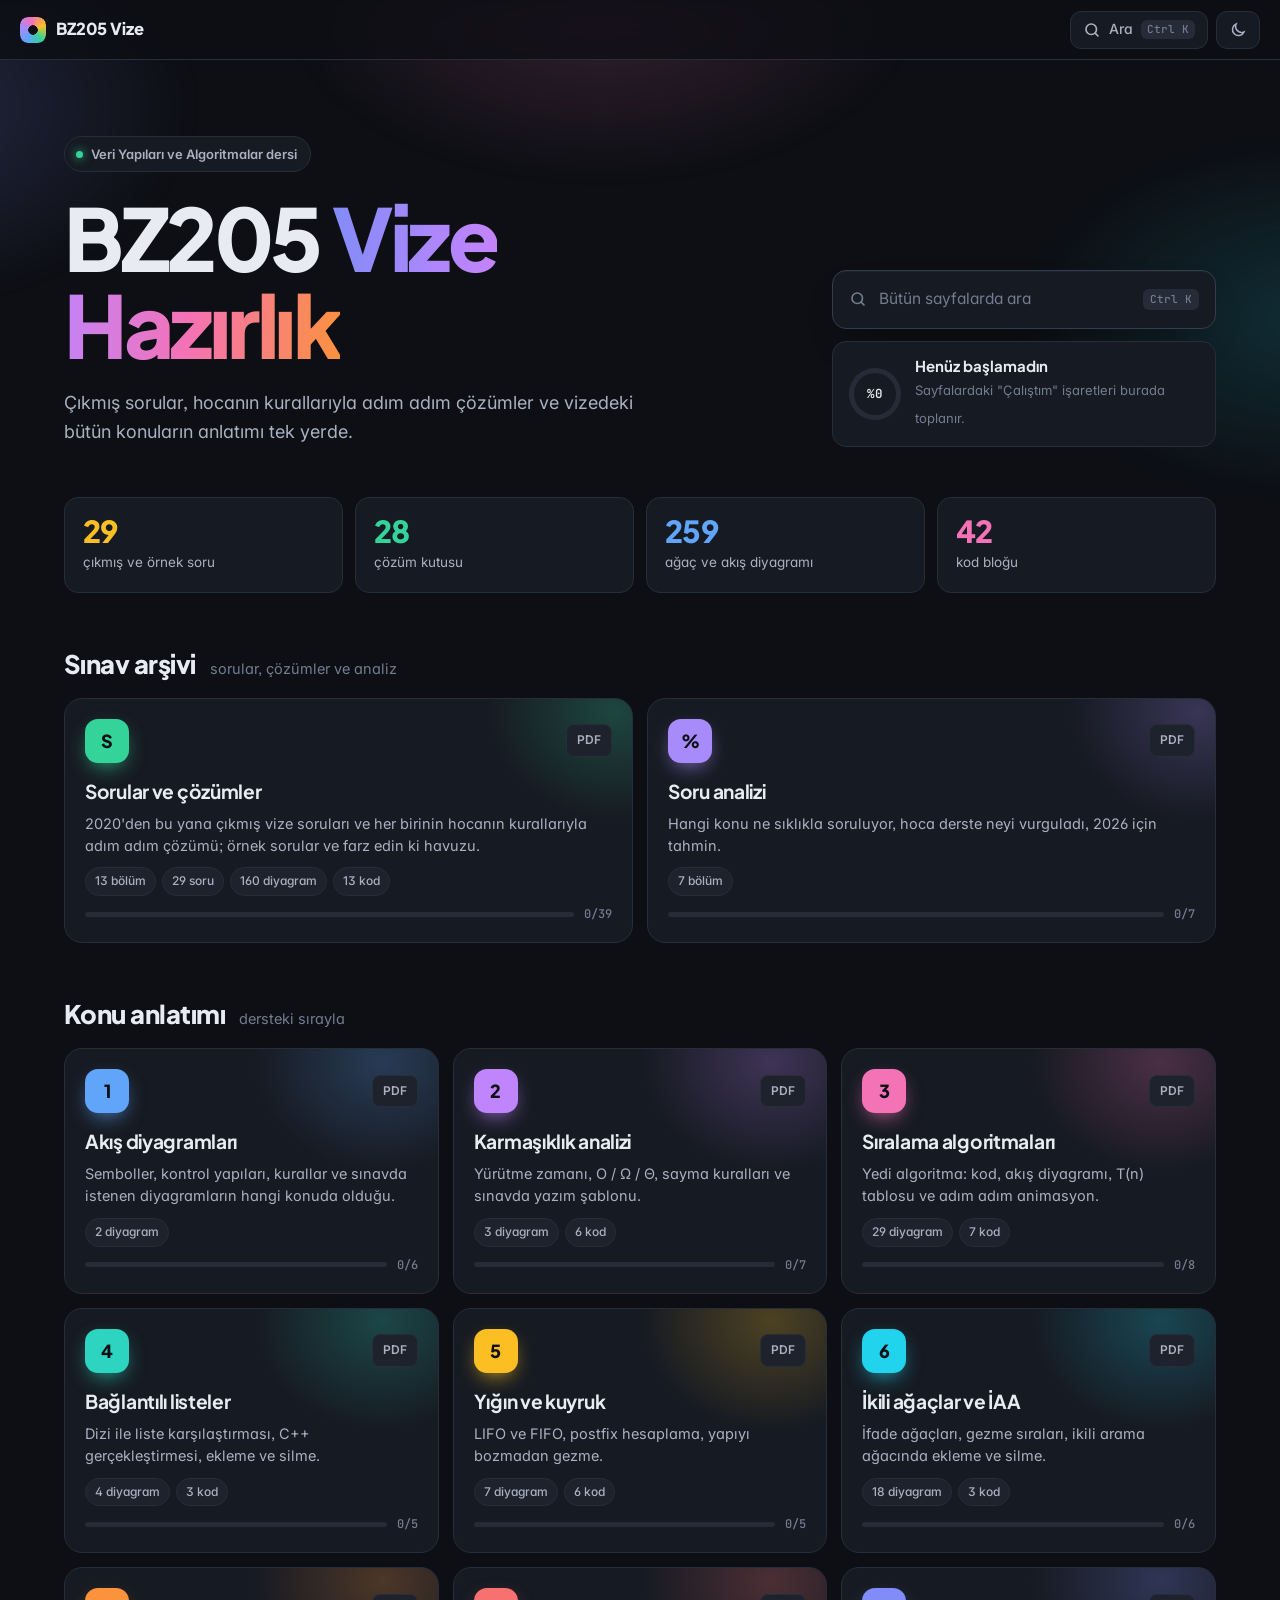
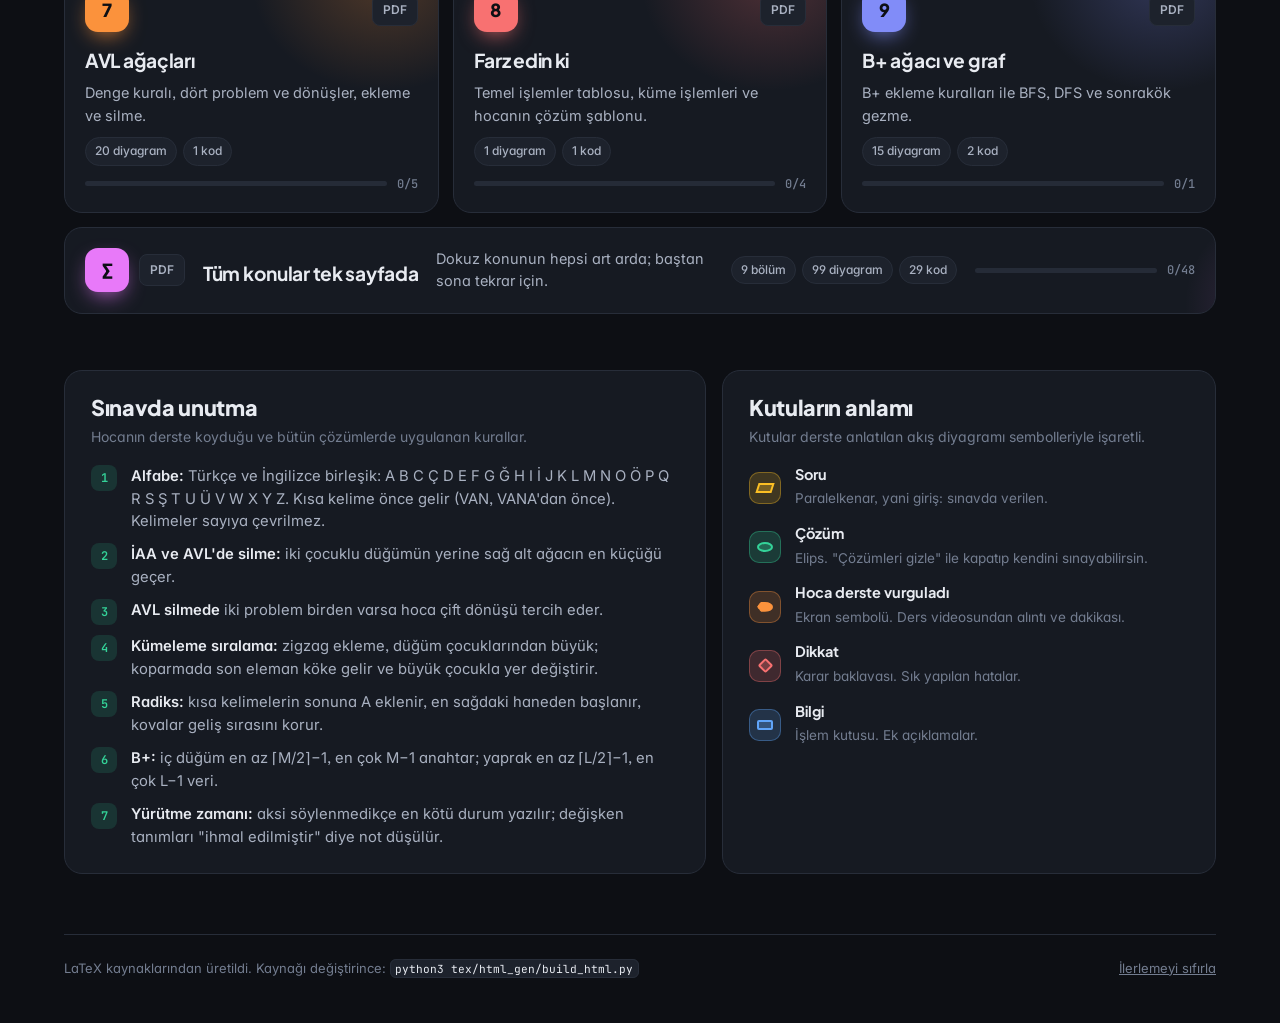
==== commit 09430610: "Birleşmeli sıralama: satır satır T(n) ve final Soru 3 çözümü Sıralama konusundaki birleşmeli bölümün" ====
--- a/index.html
+++ b/index.html
@@ -191,11 +191,11 @@
   </div>
 </div>
 
-<script src="html/assets/search-index.js?v=c24ca257"></script>
+<script src="html/assets/search-index.js?v=8f950373"></script>
 <script src="html/assets/app.js?v=f06bd38e"></script>
 <script>
 (function () {
-  var PAGES = [{"out": "vize-cozumleri", "label": "Sorular ve çözümler", "hue": "#34D399", "desc": "2020'den bu yana çıkmış vize soruları ve her birinin hocanın kurallarıyla adım adım çözümü; örnek sorular ve farz edin ki havuzu.", "group": "sinav", "no": "", "h2": 12, "gfx": 158, "soru": 28, "cevap": 28, "code": 13, "units": ["soru-1a-kumeleme-siralama-heapsort", "soru-1b-hizli-siralama-pivot-en-sondaki-kelime", "soru-2-avl-agaci", "soru-3-b-agaci", "soru-4-farz-edin-ki-baglantili-liste-b", "soru-1b-secmeli-siralama", "soru-1a-kumeleme-siralama-heapsort-2", "soru-1b-kumeleme-siralamanin-akis-diyagrami", "soru-1c-yurutme-zamani-ve-zaman-karmasikligi", "soru-1a-kabarcik-siralama", "soru-1b-radiks-siralama", "soru-2-ikili-arama-agaci", "soru-3-ifade-agaci-ve-yigin", "soru-4-farz-edin-ki-kuyruk-yigin-iaa", "soru-1-genislik-oncelikli-arama-ve-sonrakok-sal-dan-alfabeti", "soru-2a-hizli-siralamanin-akis-diyagrami", "soru-2b-yurutme-zamani-ve-zaman-karmasikligi", "soru-2c-hizli-siralama-pivot-en-bastaki-kelime", "soru-3-b-agaci-ic-dugum-anahtar-sayisi-3-yaprak-maks-3-elema", "soru-4-farz-edin-ki-avl-yigin-baglantili-liste-sadece-bir-de", "soru-1-fonk2-ve-fonk3", "soru-2-torq-dan-bfs-ve-sonrakok", "soru-1-hizli-siralama", "soru-2-ikili-arama-agacinda-silme", "soru-3-farz-edin-ki-liste-kuyruk-avl-birden-fazla-ders-alanl", "soru-4-avl-agaci", "soru-1-hizli-siralama-ornek-kelimeler-pivot-en-sondaki", "soru-2-avl-olusturma-iki-kok-silme-oncekok", "soru-3-baglantili-listeye-ekleme-insertnode", "soru-4-farz-edin-ki-yigin-kuyruk-avl-uc-dersi-de-alanlar", "aktarilan-muhtemel-vize-sorulari", "ornek-1-sekil-1-avl-8-ekle-2-ekle-9-sil", "ornek-2-sekil-2-avl-4-sil-kok-sil", "ornek-3-graf-dfs-ve-bfs-a-dan-alfabetik-onde-oncelikli", "ornek-4-avl-sayilar", "ornek-5-postfix", "ornek-6-farz-edin-ki-liste-kuyruk-her-iki-dersi-alanlar"]}, {"out": "soru-analizi", "label": "Soru analizi", "hue": "#A78BFA", "desc": "Hangi konu ne sıklıkla soruluyor, hoca derste neyi vurguladı, 2026 için tahmin.", "group": "sinav", "no": "", "h2": 7, "gfx": 0, "soru": 0, "cevap": 0, "code": 0, "units": ["incelenen-kaynaklar", "sinav-konu-matrisi-vize-ve-vize-formatindaki-sinavlar", "konularin-vizelerde-sorulma-orani", "farz-edin-ki-sorulari-ayrintili-analiz", "hocanin-ders-videolarinda-vurguladigi-noktalar-zaman-damgali", "sinav-kosullari-ve-taktikler", "2026-guz-vizesi-icin-tahmin"]}, {"out": "konu-01-akis", "label": "Akış diyagramları", "hue": "#60A5FA", "desc": "Semboller, kontrol yapıları, kurallar ve sınavda istenen diyagramların hangi konuda olduğu.", "group": "konu", "no": "1", "h2": 1, "gfx": 2, "soru": 0, "cevap": 0, "code": 0, "units": ["algoritmanin-uc-gosterimi", "standart-semboller-derste-kullanilan", "kontrol-yapilari", "derste-cozulen-ornekler", "akis-diyagrami-cizerken-kurallar", "sinavda-istenen-akis-diyagramlari-ve-nerede-olduklari"]}, {"out": "konu-02-karmasiklik", "label": "Karmaşıklık analizi", "hue": "#C084FC", "desc": "Yürütme zamanı, O / Ω / Θ, sayma kuralları ve sınavda yazım şablonu.", "group": "konu", "no": "2", "h2": 1, "gfx": 3, "soru": 0, "cevap": 0, "code": 6, "units": ["tanim-ve-amac", "dort-terim", "asimptotik-notasyonlar", "bilinen-buyume-fonksiyonlari", "sayma-kurallari", "derste-cozulen-ornekler", "sinavda-yurutme-zamani-nasil-yazilir-sablon"]}, {"out": "konu-03-siralama", "label": "Sıralama algoritmaları", "hue": "#F472B6", "desc": "Yedi algoritma: kod, akış diyagramı, T(n) tablosu ve adım adım animasyon.", "group": "konu", "no": "3", "h2": 1, "gfx": 29, "soru": 0, "cevap": 0, "code": 7, "units": ["araya-sokma-siralama-insertion-sort", "secmeli-siralama-selection-sort", "kabarcik-siralama-bubble-sort", "birlesmeli-siralama-merge-sort", "kumeleme-siralama-heap-sort", "hizli-siralama-quick-sort", "radiks-siralama-radix-sort", "ozet-tablo"]}, {"out": "konu-04-liste", "label": "Bağlantılı listeler", "hue": "#2DD4BF", "desc": "Dizi ile liste karşılaştırması, C++ gerçekleştirmesi, ekleme ve silme.", "group": "konu", "no": "4", "h2": 1, "gfx": 4, "soru": 0, "cevap": 0, "code": 3, "units": ["veri-yapisi-ve-soyut-veri-tipi", "dizi-ile-baglantili-liste-karsilastirmasi", "liste-islemleri-slayt-ornegi-34-12-52-16-12", "baglantili-liste-gerceklestirmesi-c", "liste-cesitleri"]}, {"out": "konu-05-yigin-kuyruk", "label": "Yığın ve kuyruk", "hue": "#FBBF24", "desc": "LIFO ve FIFO, postfix hesaplama, yapıyı bozmadan gezme.", "group": "konu", "no": "5", "h2": 1, "gfx": 7, "soru": 0, "cevap": 0, "code": 6, "units": ["yigin-lifo-son-giren-ilk-cikar", "postfix-sonek-ifadenin-yiginla-hesaplanmasi", "kuyruk-fifo-ilk-giren-ilk-cikar", "farz-edin-ki-sorularinda-yigin-ve-kuyrugu-bozmadan-gezmek", "zaman-ve-alan-karmasikligi"]}, {"out": "konu-06-agac", "label": "İkili ağaçlar ve İAA", "hue": "#22D3EE", "desc": "İfade ağaçları, gezme sıraları, ikili arama ağacında ekleme ve silme.", "group": "konu", "no": "6", "h2": 1, "gfx": 18, "soru": 0, "cevap": 0, "code": 3, "units": ["neden-agac", "ifade-agaclari", "agac-gezme-traversal", "ikili-arama-agaci-iaa", "iaa-kodlari", "zaman-ve-alan-karmasikligi"]}, {"out": "konu-07-avl", "label": "AVL ağaçları", "hue": "#FB923C", "desc": "Denge kuralı, dört problem ve dönüşler, ekleme ve silme.", "group": "konu", "no": "7", "h2": 1, "gfx": 20, "soru": 0, "cevap": 0, "code": 1, "units": ["neden-avl", "denge-kurali", "dort-problem-ve-cozumleri", "ekleme", "silme"]}, {"out": "konu-08-farz", "label": "Farz edin ki", "hue": "#F87171", "desc": "Temel işlemler tablosu, küme işlemleri ve hocanın çözüm şablonu.", "group": "konu", "no": "8", "h2": 1, "gfx": 1, "soru": 0, "cevap": 0, "code": 1, "units": ["temel-islemler-tablosu", "kume-islemleri", "sablon-hocanin-tahtadaki-cozumune-gore", "cevap-kagidinda-olmasi-gerekenler"]}, {"out": "konu-09-bplus-graf", "label": "B+ ağacı ve graf", "hue": "#818CF8", "desc": "B+ ekleme kuralları ile BFS, DFS ve sonrakök gezme.", "group": "konu", "no": "9", "h2": 1, "gfx": 15, "soru": 0, "cevap": 0, "code": 2, "units": ["ek-b-agaclari-ve-graf-arama-bazi-yillarda-vizeye-girdi"]}, {"out": "konu-tumu", "label": "Tüm konular tek sayfada", "hue": "#E879F9", "desc": "Dokuz konunun hepsi art arda; baştan sona tekrar için.", "group": "konu", "no": "∑", "h2": 9, "gfx": 99, "soru": 0, "cevap": 0, "code": 29, "units": ["algoritmanin-uc-gosterimi", "standart-semboller-derste-kullanilan", "kontrol-yapilari", "derste-cozulen-ornekler", "akis-diyagrami-cizerken-kurallar", "sinavda-istenen-akis-diyagramlari-ve-nerede-olduklari", "tanim-ve-amac", "dort-terim", "asimptotik-notasyonlar", "bilinen-buyume-fonksiyonlari", "sayma-kurallari", "derste-cozulen-ornekler-2", "sinavda-yurutme-zamani-nasil-yazilir-sablon", "araya-sokma-siralama-insertion-sort", "secmeli-siralama-selection-sort", "kabarcik-siralama-bubble-sort", "birlesmeli-siralama-merge-sort", "kumeleme-siralama-heap-sort", "hizli-siralama-quick-sort", "radiks-siralama-radix-sort", "ozet-tablo", "veri-yapisi-ve-soyut-veri-tipi", "dizi-ile-baglantili-liste-karsilastirmasi", "liste-islemleri-slayt-ornegi-34-12-52-16-12", "baglantili-liste-gerceklestirmesi-c", "liste-cesitleri", "yigin-lifo-son-giren-ilk-cikar", "postfix-sonek-ifadenin-yiginla-hesaplanmasi", "kuyruk-fifo-ilk-giren-ilk-cikar", "farz-edin-ki-sorularinda-yigin-ve-kuyrugu-bozmadan-gezmek", "zaman-ve-alan-karmasikligi", "neden-agac", "ifade-agaclari", "agac-gezme-traversal", "ikili-arama-agaci-iaa", "iaa-kodlari", "zaman-ve-alan-karmasikligi-2", "neden-avl", "denge-kurali", "dort-problem-ve-cozumleri", "ekleme", "silme", "temel-islemler-tablosu", "kume-islemleri", "sablon-hocanin-tahtadaki-cozumune-gore", "cevap-kagidinda-olmasi-gerekenler", "b-agaci", "graflar-bfs-dfs-ve-sonrakok"]}];
+  var PAGES = [{"out": "vize-cozumleri", "label": "Sorular ve çözümler", "hue": "#34D399", "desc": "2020'den bu yana çıkmış vize soruları ve her birinin hocanın kurallarıyla adım adım çözümü; örnek sorular ve farz edin ki havuzu.", "group": "sinav", "no": "", "h2": 13, "gfx": 160, "soru": 29, "cevap": 28, "code": 13, "units": ["soru-1a-kumeleme-siralama-heapsort", "soru-1b-hizli-siralama-pivot-en-sondaki-kelime", "soru-2-avl-agaci", "soru-3-b-agaci", "soru-4-farz-edin-ki-baglantili-liste-b", "soru-1b-secmeli-siralama", "soru-1a-kumeleme-siralama-heapsort-2", "soru-1b-kumeleme-siralamanin-akis-diyagrami", "soru-1c-yurutme-zamani-ve-zaman-karmasikligi", "soru-1a-kabarcik-siralama", "soru-1b-radiks-siralama", "soru-2-ikili-arama-agaci", "soru-3-ifade-agaci-ve-yigin", "soru-4-farz-edin-ki-kuyruk-yigin-iaa", "soru-1-genislik-oncelikli-arama-ve-sonrakok-sal-dan-alfabeti", "soru-2a-hizli-siralamanin-akis-diyagrami", "soru-2b-yurutme-zamani-ve-zaman-karmasikligi", "soru-2c-hizli-siralama-pivot-en-bastaki-kelime", "soru-3-b-agaci-ic-dugum-anahtar-sayisi-3-yaprak-maks-3-elema", "soru-4-farz-edin-ki-avl-yigin-baglantili-liste-sadece-bir-de", "soru-1-fonk2-ve-fonk3", "soru-2-torq-dan-bfs-ve-sonrakok", "soru-1-hizli-siralama", "soru-2-ikili-arama-agacinda-silme", "soru-3-farz-edin-ki-liste-kuyruk-avl-birden-fazla-ders-alanl", "soru-4-avl-agaci", "soru-1-hizli-siralama-ornek-kelimeler-pivot-en-sondaki", "soru-2-avl-olusturma-iki-kok-silme-oncekok", "soru-3-baglantili-listeye-ekleme-insertnode", "soru-4-farz-edin-ki-yigin-kuyruk-avl-uc-dersi-de-alanlar", "aktarilan-muhtemel-vize-sorulari", "soru-3a-birlesmeli-siralamanin-akis-diyagrami", "soru-3b-birlesmeli-siralama-kelimeler", "ornek-1-sekil-1-avl-8-ekle-2-ekle-9-sil", "ornek-2-sekil-2-avl-4-sil-kok-sil", "ornek-3-graf-dfs-ve-bfs-a-dan-alfabetik-onde-oncelikli", "ornek-4-avl-sayilar", "ornek-5-postfix", "ornek-6-farz-edin-ki-liste-kuyruk-her-iki-dersi-alanlar"]}, {"out": "soru-analizi", "label": "Soru analizi", "hue": "#A78BFA", "desc": "Hangi konu ne sıklıkla soruluyor, hoca derste neyi vurguladı, 2026 için tahmin.", "group": "sinav", "no": "", "h2": 7, "gfx": 0, "soru": 0, "cevap": 0, "code": 0, "units": ["incelenen-kaynaklar", "sinav-konu-matrisi-vize-ve-vize-formatindaki-sinavlar", "konularin-vizelerde-sorulma-orani", "farz-edin-ki-sorulari-ayrintili-analiz", "hocanin-ders-videolarinda-vurguladigi-noktalar-zaman-damgali", "sinav-kosullari-ve-taktikler", "2026-guz-vizesi-icin-tahmin"]}, {"out": "konu-01-akis", "label": "Akış diyagramları", "hue": "#60A5FA", "desc": "Semboller, kontrol yapıları, kurallar ve sınavda istenen diyagramların hangi konuda olduğu.", "group": "konu", "no": "1", "h2": 1, "gfx": 2, "soru": 0, "cevap": 0, "code": 0, "units": ["algoritmanin-uc-gosterimi", "standart-semboller-derste-kullanilan", "kontrol-yapilari", "derste-cozulen-ornekler", "akis-diyagrami-cizerken-kurallar", "sinavda-istenen-akis-diyagramlari-ve-nerede-olduklari"]}, {"out": "konu-02-karmasiklik", "label": "Karmaşıklık analizi", "hue": "#C084FC", "desc": "Yürütme zamanı, O / Ω / Θ, sayma kuralları ve sınavda yazım şablonu.", "group": "konu", "no": "2", "h2": 1, "gfx": 3, "soru": 0, "cevap": 0, "code": 6, "units": ["tanim-ve-amac", "dort-terim", "asimptotik-notasyonlar", "bilinen-buyume-fonksiyonlari", "sayma-kurallari", "derste-cozulen-ornekler", "sinavda-yurutme-zamani-nasil-yazilir-sablon"]}, {"out": "konu-03-siralama", "label": "Sıralama algoritmaları", "hue": "#F472B6", "desc": "Yedi algoritma: kod, akış diyagramı, T(n) tablosu ve adım adım animasyon.", "group": "konu", "no": "3", "h2": 1, "gfx": 29, "soru": 0, "cevap": 0, "code": 7, "units": ["araya-sokma-siralama-insertion-sort", "secmeli-siralama-selection-sort", "kabarcik-siralama-bubble-sort", "birlesmeli-siralama-merge-sort", "kumeleme-siralama-heap-sort", "hizli-siralama-quick-sort", "radiks-siralama-radix-sort", "ozet-tablo"]}, {"out": "konu-04-liste", "label": "Bağlantılı listeler", "hue": "#2DD4BF", "desc": "Dizi ile liste karşılaştırması, C++ gerçekleştirmesi, ekleme ve silme.", "group": "konu", "no": "4", "h2": 1, "gfx": 4, "soru": 0, "cevap": 0, "code": 3, "units": ["veri-yapisi-ve-soyut-veri-tipi", "dizi-ile-baglantili-liste-karsilastirmasi", "liste-islemleri-slayt-ornegi-34-12-52-16-12", "baglantili-liste-gerceklestirmesi-c", "liste-cesitleri"]}, {"out": "konu-05-yigin-kuyruk", "label": "Yığın ve kuyruk", "hue": "#FBBF24", "desc": "LIFO ve FIFO, postfix hesaplama, yapıyı bozmadan gezme.", "group": "konu", "no": "5", "h2": 1, "gfx": 7, "soru": 0, "cevap": 0, "code": 6, "units": ["yigin-lifo-son-giren-ilk-cikar", "postfix-sonek-ifadenin-yiginla-hesaplanmasi", "kuyruk-fifo-ilk-giren-ilk-cikar", "farz-edin-ki-sorularinda-yigin-ve-kuyrugu-bozmadan-gezmek", "zaman-ve-alan-karmasikligi"]}, {"out": "konu-06-agac", "label": "İkili ağaçlar ve İAA", "hue": "#22D3EE", "desc": "İfade ağaçları, gezme sıraları, ikili arama ağacında ekleme ve silme.", "group": "konu", "no": "6", "h2": 1, "gfx": 18, "soru": 0, "cevap": 0, "code": 3, "units": ["neden-agac", "ifade-agaclari", "agac-gezme-traversal", "ikili-arama-agaci-iaa", "iaa-kodlari", "zaman-ve-alan-karmasikligi"]}, {"out": "konu-07-avl", "label": "AVL ağaçları", "hue": "#FB923C", "desc": "Denge kuralı, dört problem ve dönüşler, ekleme ve silme.", "group": "konu", "no": "7", "h2": 1, "gfx": 20, "soru": 0, "cevap": 0, "code": 1, "units": ["neden-avl", "denge-kurali", "dort-problem-ve-cozumleri", "ekleme", "silme"]}, {"out": "konu-08-farz", "label": "Farz edin ki", "hue": "#F87171", "desc": "Temel işlemler tablosu, küme işlemleri ve hocanın çözüm şablonu.", "group": "konu", "no": "8", "h2": 1, "gfx": 1, "soru": 0, "cevap": 0, "code": 1, "units": ["temel-islemler-tablosu", "kume-islemleri", "sablon-hocanin-tahtadaki-cozumune-gore", "cevap-kagidinda-olmasi-gerekenler"]}, {"out": "konu-09-bplus-graf", "label": "B+ ağacı ve graf", "hue": "#818CF8", "desc": "B+ ekleme kuralları ile BFS, DFS ve sonrakök gezme.", "group": "konu", "no": "9", "h2": 1, "gfx": 15, "soru": 0, "cevap": 0, "code": 2, "units": ["ek-b-agaclari-ve-graf-arama-bazi-yillarda-vizeye-girdi"]}, {"out": "konu-tumu", "label": "Tüm konular tek sayfada", "hue": "#E879F9", "desc": "Dokuz konunun hepsi art arda; baştan sona tekrar için.", "group": "konu", "no": "∑", "h2": 9, "gfx": 99, "soru": 0, "cevap": 0, "code": 29, "units": ["algoritmanin-uc-gosterimi", "standart-semboller-derste-kullanilan", "kontrol-yapilari", "derste-cozulen-ornekler", "akis-diyagrami-cizerken-kurallar", "sinavda-istenen-akis-diyagramlari-ve-nerede-olduklari", "tanim-ve-amac", "dort-terim", "asimptotik-notasyonlar", "bilinen-buyume-fonksiyonlari", "sayma-kurallari", "derste-cozulen-ornekler-2", "sinavda-yurutme-zamani-nasil-yazilir-sablon", "araya-sokma-siralama-insertion-sort", "secmeli-siralama-selection-sort", "kabarcik-siralama-bubble-sort", "birlesmeli-siralama-merge-sort", "kumeleme-siralama-heap-sort", "hizli-siralama-quick-sort", "radiks-siralama-radix-sort", "ozet-tablo", "veri-yapisi-ve-soyut-veri-tipi", "dizi-ile-baglantili-liste-karsilastirmasi", "liste-islemleri-slayt-ornegi-34-12-52-16-12", "baglantili-liste-gerceklestirmesi-c", "liste-cesitleri", "yigin-lifo-son-giren-ilk-cikar", "postfix-sonek-ifadenin-yiginla-hesaplanmasi", "kuyruk-fifo-ilk-giren-ilk-cikar", "farz-edin-ki-sorularinda-yigin-ve-kuyrugu-bozmadan-gezmek", "zaman-ve-alan-karmasikligi", "neden-agac", "ifade-agaclari", "agac-gezme-traversal", "ikili-arama-agaci-iaa", "iaa-kodlari", "zaman-ve-alan-karmasikligi-2", "neden-avl", "denge-kurali", "dort-problem-ve-cozumleri", "ekleme", "silme", "temel-islemler-tablosu", "kume-islemleri", "sablon-hocanin-tahtadaki-cozumune-gore", "cevap-kagidinda-olmasi-gerekenler", "b-agaci", "graflar-bfs-dfs-ve-sonrakok"]}];
   var S = window.BZStore;
   var PDF = {
     'vize-cozumleri': '02_Vize_Cozumleri', 'soru-analizi': '03_Soru_Analizi', 'konu-tumu': '04_Konu_Anlatimi_Tum',
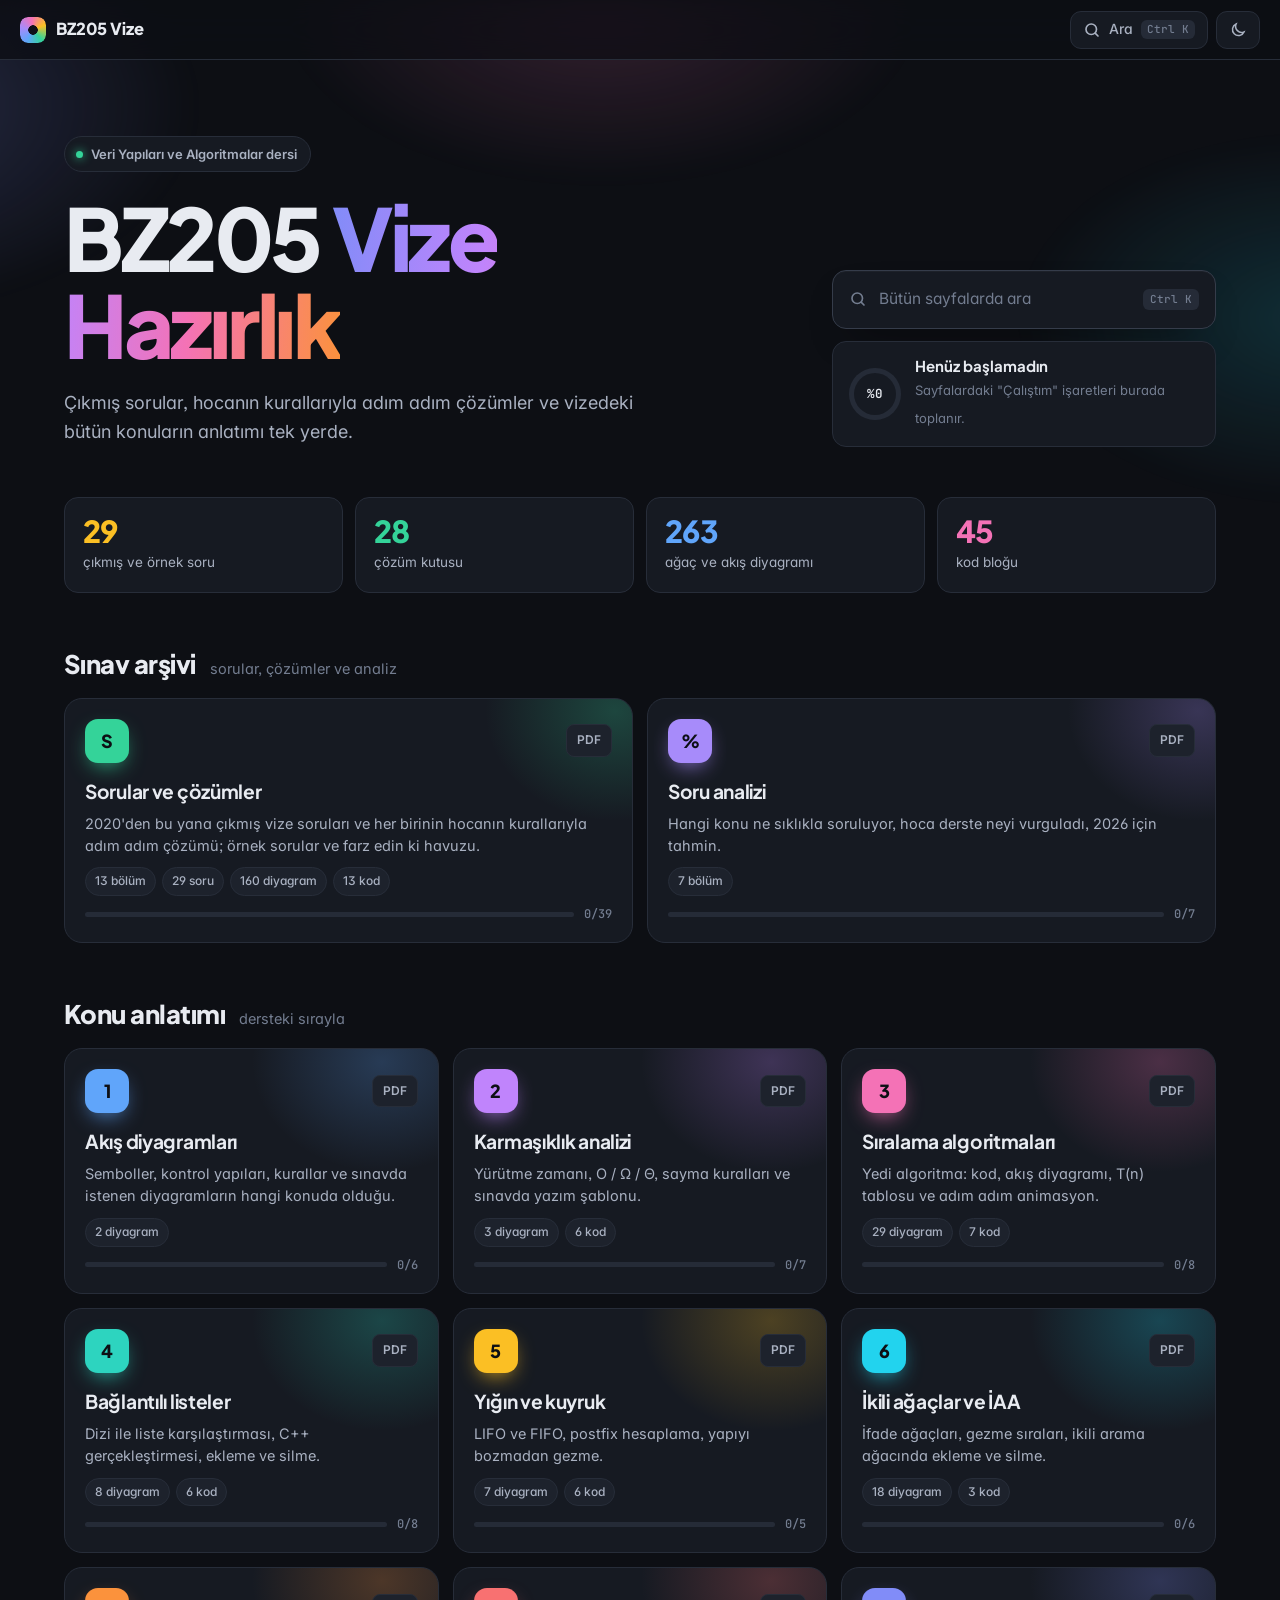
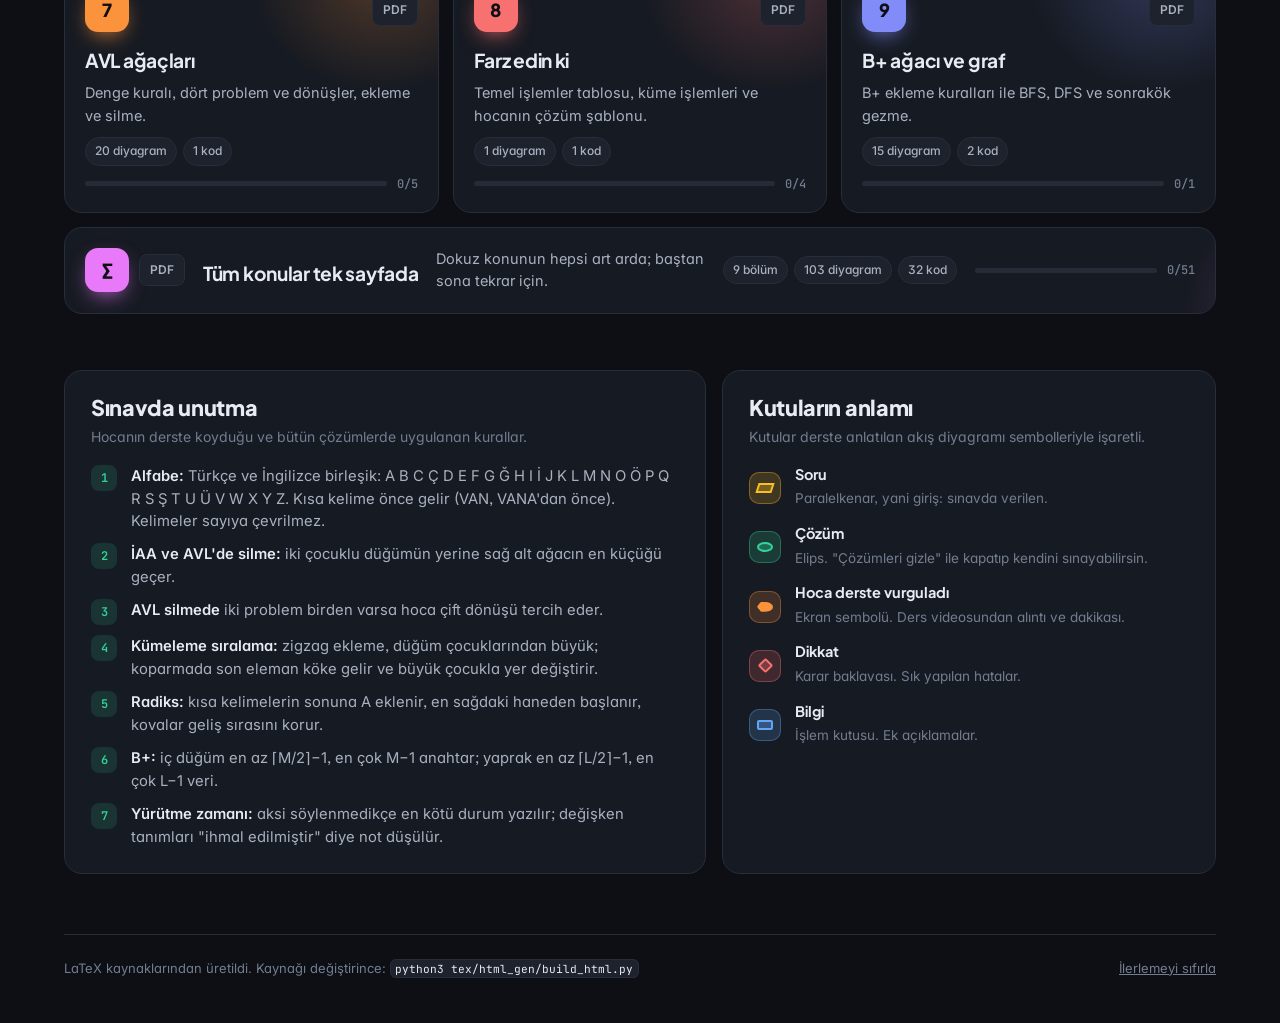
==== commit c5521771: "Listeler: hocanın ders anlatımından ayrıntılar ve video dakikaları SVT, dizi ile gerçekleştirme, kav" ====
--- a/index.html
+++ b/index.html
@@ -191,11 +191,11 @@
   </div>
 </div>
 
-<script src="html/assets/search-index.js?v=8f950373"></script>
+<script src="html/assets/search-index.js?v=c7a49f79"></script>
 <script src="html/assets/app.js?v=f06bd38e"></script>
 <script>
 (function () {
-  var PAGES = [{"out": "vize-cozumleri", "label": "Sorular ve çözümler", "hue": "#34D399", "desc": "2020'den bu yana çıkmış vize soruları ve her birinin hocanın kurallarıyla adım adım çözümü; örnek sorular ve farz edin ki havuzu.", "group": "sinav", "no": "", "h2": 13, "gfx": 160, "soru": 29, "cevap": 28, "code": 13, "units": ["soru-1a-kumeleme-siralama-heapsort", "soru-1b-hizli-siralama-pivot-en-sondaki-kelime", "soru-2-avl-agaci", "soru-3-b-agaci", "soru-4-farz-edin-ki-baglantili-liste-b", "soru-1b-secmeli-siralama", "soru-1a-kumeleme-siralama-heapsort-2", "soru-1b-kumeleme-siralamanin-akis-diyagrami", "soru-1c-yurutme-zamani-ve-zaman-karmasikligi", "soru-1a-kabarcik-siralama", "soru-1b-radiks-siralama", "soru-2-ikili-arama-agaci", "soru-3-ifade-agaci-ve-yigin", "soru-4-farz-edin-ki-kuyruk-yigin-iaa", "soru-1-genislik-oncelikli-arama-ve-sonrakok-sal-dan-alfabeti", "soru-2a-hizli-siralamanin-akis-diyagrami", "soru-2b-yurutme-zamani-ve-zaman-karmasikligi", "soru-2c-hizli-siralama-pivot-en-bastaki-kelime", "soru-3-b-agaci-ic-dugum-anahtar-sayisi-3-yaprak-maks-3-elema", "soru-4-farz-edin-ki-avl-yigin-baglantili-liste-sadece-bir-de", "soru-1-fonk2-ve-fonk3", "soru-2-torq-dan-bfs-ve-sonrakok", "soru-1-hizli-siralama", "soru-2-ikili-arama-agacinda-silme", "soru-3-farz-edin-ki-liste-kuyruk-avl-birden-fazla-ders-alanl", "soru-4-avl-agaci", "soru-1-hizli-siralama-ornek-kelimeler-pivot-en-sondaki", "soru-2-avl-olusturma-iki-kok-silme-oncekok", "soru-3-baglantili-listeye-ekleme-insertnode", "soru-4-farz-edin-ki-yigin-kuyruk-avl-uc-dersi-de-alanlar", "aktarilan-muhtemel-vize-sorulari", "soru-3a-birlesmeli-siralamanin-akis-diyagrami", "soru-3b-birlesmeli-siralama-kelimeler", "ornek-1-sekil-1-avl-8-ekle-2-ekle-9-sil", "ornek-2-sekil-2-avl-4-sil-kok-sil", "ornek-3-graf-dfs-ve-bfs-a-dan-alfabetik-onde-oncelikli", "ornek-4-avl-sayilar", "ornek-5-postfix", "ornek-6-farz-edin-ki-liste-kuyruk-her-iki-dersi-alanlar"]}, {"out": "soru-analizi", "label": "Soru analizi", "hue": "#A78BFA", "desc": "Hangi konu ne sıklıkla soruluyor, hoca derste neyi vurguladı, 2026 için tahmin.", "group": "sinav", "no": "", "h2": 7, "gfx": 0, "soru": 0, "cevap": 0, "code": 0, "units": ["incelenen-kaynaklar", "sinav-konu-matrisi-vize-ve-vize-formatindaki-sinavlar", "konularin-vizelerde-sorulma-orani", "farz-edin-ki-sorulari-ayrintili-analiz", "hocanin-ders-videolarinda-vurguladigi-noktalar-zaman-damgali", "sinav-kosullari-ve-taktikler", "2026-guz-vizesi-icin-tahmin"]}, {"out": "konu-01-akis", "label": "Akış diyagramları", "hue": "#60A5FA", "desc": "Semboller, kontrol yapıları, kurallar ve sınavda istenen diyagramların hangi konuda olduğu.", "group": "konu", "no": "1", "h2": 1, "gfx": 2, "soru": 0, "cevap": 0, "code": 0, "units": ["algoritmanin-uc-gosterimi", "standart-semboller-derste-kullanilan", "kontrol-yapilari", "derste-cozulen-ornekler", "akis-diyagrami-cizerken-kurallar", "sinavda-istenen-akis-diyagramlari-ve-nerede-olduklari"]}, {"out": "konu-02-karmasiklik", "label": "Karmaşıklık analizi", "hue": "#C084FC", "desc": "Yürütme zamanı, O / Ω / Θ, sayma kuralları ve sınavda yazım şablonu.", "group": "konu", "no": "2", "h2": 1, "gfx": 3, "soru": 0, "cevap": 0, "code": 6, "units": ["tanim-ve-amac", "dort-terim", "asimptotik-notasyonlar", "bilinen-buyume-fonksiyonlari", "sayma-kurallari", "derste-cozulen-ornekler", "sinavda-yurutme-zamani-nasil-yazilir-sablon"]}, {"out": "konu-03-siralama", "label": "Sıralama algoritmaları", "hue": "#F472B6", "desc": "Yedi algoritma: kod, akış diyagramı, T(n) tablosu ve adım adım animasyon.", "group": "konu", "no": "3", "h2": 1, "gfx": 29, "soru": 0, "cevap": 0, "code": 7, "units": ["araya-sokma-siralama-insertion-sort", "secmeli-siralama-selection-sort", "kabarcik-siralama-bubble-sort", "birlesmeli-siralama-merge-sort", "kumeleme-siralama-heap-sort", "hizli-siralama-quick-sort", "radiks-siralama-radix-sort", "ozet-tablo"]}, {"out": "konu-04-liste", "label": "Bağlantılı listeler", "hue": "#2DD4BF", "desc": "Dizi ile liste karşılaştırması, C++ gerçekleştirmesi, ekleme ve silme.", "group": "konu", "no": "4", "h2": 1, "gfx": 4, "soru": 0, "cevap": 0, "code": 3, "units": ["veri-yapisi-ve-soyut-veri-tipi", "dizi-ile-baglantili-liste-karsilastirmasi", "liste-islemleri-slayt-ornegi-34-12-52-16-12", "baglantili-liste-gerceklestirmesi-c", "liste-cesitleri"]}, {"out": "konu-05-yigin-kuyruk", "label": "Yığın ve kuyruk", "hue": "#FBBF24", "desc": "LIFO ve FIFO, postfix hesaplama, yapıyı bozmadan gezme.", "group": "konu", "no": "5", "h2": 1, "gfx": 7, "soru": 0, "cevap": 0, "code": 6, "units": ["yigin-lifo-son-giren-ilk-cikar", "postfix-sonek-ifadenin-yiginla-hesaplanmasi", "kuyruk-fifo-ilk-giren-ilk-cikar", "farz-edin-ki-sorularinda-yigin-ve-kuyrugu-bozmadan-gezmek", "zaman-ve-alan-karmasikligi"]}, {"out": "konu-06-agac", "label": "İkili ağaçlar ve İAA", "hue": "#22D3EE", "desc": "İfade ağaçları, gezme sıraları, ikili arama ağacında ekleme ve silme.", "group": "konu", "no": "6", "h2": 1, "gfx": 18, "soru": 0, "cevap": 0, "code": 3, "units": ["neden-agac", "ifade-agaclari", "agac-gezme-traversal", "ikili-arama-agaci-iaa", "iaa-kodlari", "zaman-ve-alan-karmasikligi"]}, {"out": "konu-07-avl", "label": "AVL ağaçları", "hue": "#FB923C", "desc": "Denge kuralı, dört problem ve dönüşler, ekleme ve silme.", "group": "konu", "no": "7", "h2": 1, "gfx": 20, "soru": 0, "cevap": 0, "code": 1, "units": ["neden-avl", "denge-kurali", "dort-problem-ve-cozumleri", "ekleme", "silme"]}, {"out": "konu-08-farz", "label": "Farz edin ki", "hue": "#F87171", "desc": "Temel işlemler tablosu, küme işlemleri ve hocanın çözüm şablonu.", "group": "konu", "no": "8", "h2": 1, "gfx": 1, "soru": 0, "cevap": 0, "code": 1, "units": ["temel-islemler-tablosu", "kume-islemleri", "sablon-hocanin-tahtadaki-cozumune-gore", "cevap-kagidinda-olmasi-gerekenler"]}, {"out": "konu-09-bplus-graf", "label": "B+ ağacı ve graf", "hue": "#818CF8", "desc": "B+ ekleme kuralları ile BFS, DFS ve sonrakök gezme.", "group": "konu", "no": "9", "h2": 1, "gfx": 15, "soru": 0, "cevap": 0, "code": 2, "units": ["ek-b-agaclari-ve-graf-arama-bazi-yillarda-vizeye-girdi"]}, {"out": "konu-tumu", "label": "Tüm konular tek sayfada", "hue": "#E879F9", "desc": "Dokuz konunun hepsi art arda; baştan sona tekrar için.", "group": "konu", "no": "∑", "h2": 9, "gfx": 99, "soru": 0, "cevap": 0, "code": 29, "units": ["algoritmanin-uc-gosterimi", "standart-semboller-derste-kullanilan", "kontrol-yapilari", "derste-cozulen-ornekler", "akis-diyagrami-cizerken-kurallar", "sinavda-istenen-akis-diyagramlari-ve-nerede-olduklari", "tanim-ve-amac", "dort-terim", "asimptotik-notasyonlar", "bilinen-buyume-fonksiyonlari", "sayma-kurallari", "derste-cozulen-ornekler-2", "sinavda-yurutme-zamani-nasil-yazilir-sablon", "araya-sokma-siralama-insertion-sort", "secmeli-siralama-selection-sort", "kabarcik-siralama-bubble-sort", "birlesmeli-siralama-merge-sort", "kumeleme-siralama-heap-sort", "hizli-siralama-quick-sort", "radiks-siralama-radix-sort", "ozet-tablo", "veri-yapisi-ve-soyut-veri-tipi", "dizi-ile-baglantili-liste-karsilastirmasi", "liste-islemleri-slayt-ornegi-34-12-52-16-12", "baglantili-liste-gerceklestirmesi-c", "liste-cesitleri", "yigin-lifo-son-giren-ilk-cikar", "postfix-sonek-ifadenin-yiginla-hesaplanmasi", "kuyruk-fifo-ilk-giren-ilk-cikar", "farz-edin-ki-sorularinda-yigin-ve-kuyrugu-bozmadan-gezmek", "zaman-ve-alan-karmasikligi", "neden-agac", "ifade-agaclari", "agac-gezme-traversal", "ikili-arama-agaci-iaa", "iaa-kodlari", "zaman-ve-alan-karmasikligi-2", "neden-avl", "denge-kurali", "dort-problem-ve-cozumleri", "ekleme", "silme", "temel-islemler-tablosu", "kume-islemleri", "sablon-hocanin-tahtadaki-cozumune-gore", "cevap-kagidinda-olmasi-gerekenler", "b-agaci", "graflar-bfs-dfs-ve-sonrakok"]}];
+  var PAGES = [{"out": "vize-cozumleri", "label": "Sorular ve çözümler", "hue": "#34D399", "desc": "2020'den bu yana çıkmış vize soruları ve her birinin hocanın kurallarıyla adım adım çözümü; örnek sorular ve farz edin ki havuzu.", "group": "sinav", "no": "", "h2": 13, "gfx": 160, "soru": 29, "cevap": 28, "code": 13, "units": ["soru-1a-kumeleme-siralama-heapsort", "soru-1b-hizli-siralama-pivot-en-sondaki-kelime", "soru-2-avl-agaci", "soru-3-b-agaci", "soru-4-farz-edin-ki-baglantili-liste-b", "soru-1b-secmeli-siralama", "soru-1a-kumeleme-siralama-heapsort-2", "soru-1b-kumeleme-siralamanin-akis-diyagrami", "soru-1c-yurutme-zamani-ve-zaman-karmasikligi", "soru-1a-kabarcik-siralama", "soru-1b-radiks-siralama", "soru-2-ikili-arama-agaci", "soru-3-ifade-agaci-ve-yigin", "soru-4-farz-edin-ki-kuyruk-yigin-iaa", "soru-1-genislik-oncelikli-arama-ve-sonrakok-sal-dan-alfabeti", "soru-2a-hizli-siralamanin-akis-diyagrami", "soru-2b-yurutme-zamani-ve-zaman-karmasikligi", "soru-2c-hizli-siralama-pivot-en-bastaki-kelime", "soru-3-b-agaci-ic-dugum-anahtar-sayisi-3-yaprak-maks-3-elema", "soru-4-farz-edin-ki-avl-yigin-baglantili-liste-sadece-bir-de", "soru-1-fonk2-ve-fonk3", "soru-2-torq-dan-bfs-ve-sonrakok", "soru-1-hizli-siralama", "soru-2-ikili-arama-agacinda-silme", "soru-3-farz-edin-ki-liste-kuyruk-avl-birden-fazla-ders-alanl", "soru-4-avl-agaci", "soru-1-hizli-siralama-ornek-kelimeler-pivot-en-sondaki", "soru-2-avl-olusturma-iki-kok-silme-oncekok", "soru-3-baglantili-listeye-ekleme-insertnode", "soru-4-farz-edin-ki-yigin-kuyruk-avl-uc-dersi-de-alanlar", "aktarilan-muhtemel-vize-sorulari", "soru-3a-birlesmeli-siralamanin-akis-diyagrami", "soru-3b-birlesmeli-siralama-kelimeler", "ornek-1-sekil-1-avl-8-ekle-2-ekle-9-sil", "ornek-2-sekil-2-avl-4-sil-kok-sil", "ornek-3-graf-dfs-ve-bfs-a-dan-alfabetik-onde-oncelikli", "ornek-4-avl-sayilar", "ornek-5-postfix", "ornek-6-farz-edin-ki-liste-kuyruk-her-iki-dersi-alanlar"]}, {"out": "soru-analizi", "label": "Soru analizi", "hue": "#A78BFA", "desc": "Hangi konu ne sıklıkla soruluyor, hoca derste neyi vurguladı, 2026 için tahmin.", "group": "sinav", "no": "", "h2": 7, "gfx": 0, "soru": 0, "cevap": 0, "code": 0, "units": ["incelenen-kaynaklar", "sinav-konu-matrisi-vize-ve-vize-formatindaki-sinavlar", "konularin-vizelerde-sorulma-orani", "farz-edin-ki-sorulari-ayrintili-analiz", "hocanin-ders-videolarinda-vurguladigi-noktalar-zaman-damgali", "sinav-kosullari-ve-taktikler", "2026-guz-vizesi-icin-tahmin"]}, {"out": "konu-01-akis", "label": "Akış diyagramları", "hue": "#60A5FA", "desc": "Semboller, kontrol yapıları, kurallar ve sınavda istenen diyagramların hangi konuda olduğu.", "group": "konu", "no": "1", "h2": 1, "gfx": 2, "soru": 0, "cevap": 0, "code": 0, "units": ["algoritmanin-uc-gosterimi", "standart-semboller-derste-kullanilan", "kontrol-yapilari", "derste-cozulen-ornekler", "akis-diyagrami-cizerken-kurallar", "sinavda-istenen-akis-diyagramlari-ve-nerede-olduklari"]}, {"out": "konu-02-karmasiklik", "label": "Karmaşıklık analizi", "hue": "#C084FC", "desc": "Yürütme zamanı, O / Ω / Θ, sayma kuralları ve sınavda yazım şablonu.", "group": "konu", "no": "2", "h2": 1, "gfx": 3, "soru": 0, "cevap": 0, "code": 6, "units": ["tanim-ve-amac", "dort-terim", "asimptotik-notasyonlar", "bilinen-buyume-fonksiyonlari", "sayma-kurallari", "derste-cozulen-ornekler", "sinavda-yurutme-zamani-nasil-yazilir-sablon"]}, {"out": "konu-03-siralama", "label": "Sıralama algoritmaları", "hue": "#F472B6", "desc": "Yedi algoritma: kod, akış diyagramı, T(n) tablosu ve adım adım animasyon.", "group": "konu", "no": "3", "h2": 1, "gfx": 29, "soru": 0, "cevap": 0, "code": 7, "units": ["araya-sokma-siralama-insertion-sort", "secmeli-siralama-selection-sort", "kabarcik-siralama-bubble-sort", "birlesmeli-siralama-merge-sort", "kumeleme-siralama-heap-sort", "hizli-siralama-quick-sort", "radiks-siralama-radix-sort", "ozet-tablo"]}, {"out": "konu-04-liste", "label": "Bağlantılı listeler", "hue": "#2DD4BF", "desc": "Dizi ile liste karşılaştırması, C++ gerçekleştirmesi, ekleme ve silme.", "group": "konu", "no": "4", "h2": 1, "gfx": 8, "soru": 0, "cevap": 0, "code": 6, "units": ["veri-yapisi-ve-soyut-veri-tipi", "liste-svt-ve-temel-islemler", "dizi-ile-gerceklestirme", "baglantili-listenin-kavramsal-yapisi", "dizi-ile-baglantili-liste-karsilastirmasi", "baglantili-liste-gerceklestirmesi-c", "liste-cesitleri", "uygulama-polinom-svt"]}, {"out": "konu-05-yigin-kuyruk", "label": "Yığın ve kuyruk", "hue": "#FBBF24", "desc": "LIFO ve FIFO, postfix hesaplama, yapıyı bozmadan gezme.", "group": "konu", "no": "5", "h2": 1, "gfx": 7, "soru": 0, "cevap": 0, "code": 6, "units": ["yigin-lifo-son-giren-ilk-cikar", "postfix-sonek-ifadenin-yiginla-hesaplanmasi", "kuyruk-fifo-ilk-giren-ilk-cikar", "farz-edin-ki-sorularinda-yigin-ve-kuyrugu-bozmadan-gezmek", "zaman-ve-alan-karmasikligi"]}, {"out": "konu-06-agac", "label": "İkili ağaçlar ve İAA", "hue": "#22D3EE", "desc": "İfade ağaçları, gezme sıraları, ikili arama ağacında ekleme ve silme.", "group": "konu", "no": "6", "h2": 1, "gfx": 18, "soru": 0, "cevap": 0, "code": 3, "units": ["neden-agac", "ifade-agaclari", "agac-gezme-traversal", "ikili-arama-agaci-iaa", "iaa-kodlari", "zaman-ve-alan-karmasikligi"]}, {"out": "konu-07-avl", "label": "AVL ağaçları", "hue": "#FB923C", "desc": "Denge kuralı, dört problem ve dönüşler, ekleme ve silme.", "group": "konu", "no": "7", "h2": 1, "gfx": 20, "soru": 0, "cevap": 0, "code": 1, "units": ["neden-avl", "denge-kurali", "dort-problem-ve-cozumleri", "ekleme", "silme"]}, {"out": "konu-08-farz", "label": "Farz edin ki", "hue": "#F87171", "desc": "Temel işlemler tablosu, küme işlemleri ve hocanın çözüm şablonu.", "group": "konu", "no": "8", "h2": 1, "gfx": 1, "soru": 0, "cevap": 0, "code": 1, "units": ["temel-islemler-tablosu", "kume-islemleri", "sablon-hocanin-tahtadaki-cozumune-gore", "cevap-kagidinda-olmasi-gerekenler"]}, {"out": "konu-09-bplus-graf", "label": "B+ ağacı ve graf", "hue": "#818CF8", "desc": "B+ ekleme kuralları ile BFS, DFS ve sonrakök gezme.", "group": "konu", "no": "9", "h2": 1, "gfx": 15, "soru": 0, "cevap": 0, "code": 2, "units": ["ek-b-agaclari-ve-graf-arama-bazi-yillarda-vizeye-girdi"]}, {"out": "konu-tumu", "label": "Tüm konular tek sayfada", "hue": "#E879F9", "desc": "Dokuz konunun hepsi art arda; baştan sona tekrar için.", "group": "konu", "no": "∑", "h2": 9, "gfx": 103, "soru": 0, "cevap": 0, "code": 32, "units": ["algoritmanin-uc-gosterimi", "standart-semboller-derste-kullanilan", "kontrol-yapilari", "derste-cozulen-ornekler", "akis-diyagrami-cizerken-kurallar", "sinavda-istenen-akis-diyagramlari-ve-nerede-olduklari", "tanim-ve-amac", "dort-terim", "asimptotik-notasyonlar", "bilinen-buyume-fonksiyonlari", "sayma-kurallari", "derste-cozulen-ornekler-2", "sinavda-yurutme-zamani-nasil-yazilir-sablon", "araya-sokma-siralama-insertion-sort", "secmeli-siralama-selection-sort", "kabarcik-siralama-bubble-sort", "birlesmeli-siralama-merge-sort", "kumeleme-siralama-heap-sort", "hizli-siralama-quick-sort", "radiks-siralama-radix-sort", "ozet-tablo", "veri-yapisi-ve-soyut-veri-tipi", "liste-svt-ve-temel-islemler", "dizi-ile-gerceklestirme", "baglantili-listenin-kavramsal-yapisi", "dizi-ile-baglantili-liste-karsilastirmasi", "baglantili-liste-gerceklestirmesi-c", "liste-cesitleri", "uygulama-polinom-svt", "yigin-lifo-son-giren-ilk-cikar", "postfix-sonek-ifadenin-yiginla-hesaplanmasi", "kuyruk-fifo-ilk-giren-ilk-cikar", "farz-edin-ki-sorularinda-yigin-ve-kuyrugu-bozmadan-gezmek", "zaman-ve-alan-karmasikligi", "neden-agac", "ifade-agaclari", "agac-gezme-traversal", "ikili-arama-agaci-iaa", "iaa-kodlari", "zaman-ve-alan-karmasikligi-2", "neden-avl", "denge-kurali", "dort-problem-ve-cozumleri", "ekleme", "silme", "temel-islemler-tablosu", "kume-islemleri", "sablon-hocanin-tahtadaki-cozumune-gore", "cevap-kagidinda-olmasi-gerekenler", "b-agaci", "graflar-bfs-dfs-ve-sonrakok"]}];
   var S = window.BZStore;
   var PDF = {
     'vize-cozumleri': '02_Vize_Cozumleri', 'soru-analizi': '03_Soru_Analizi', 'konu-tumu': '04_Konu_Anlatimi_Tum',
